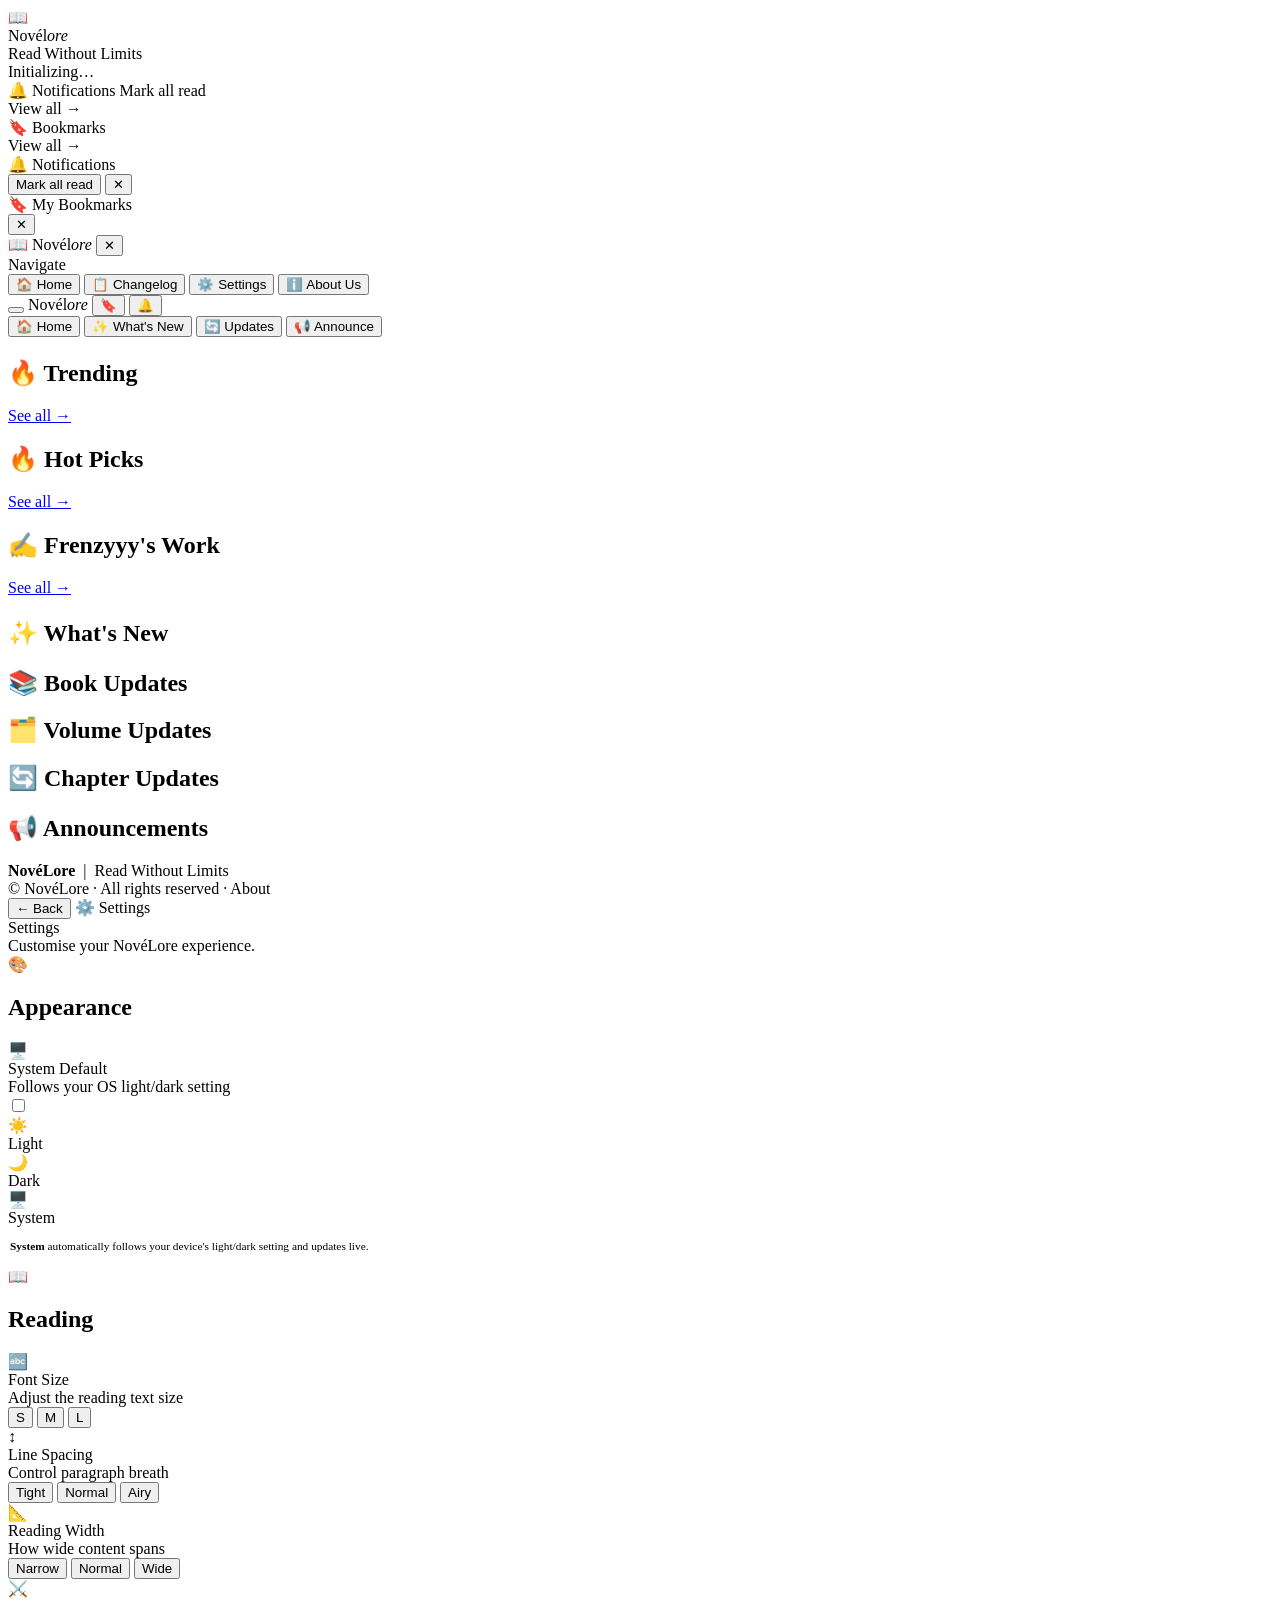
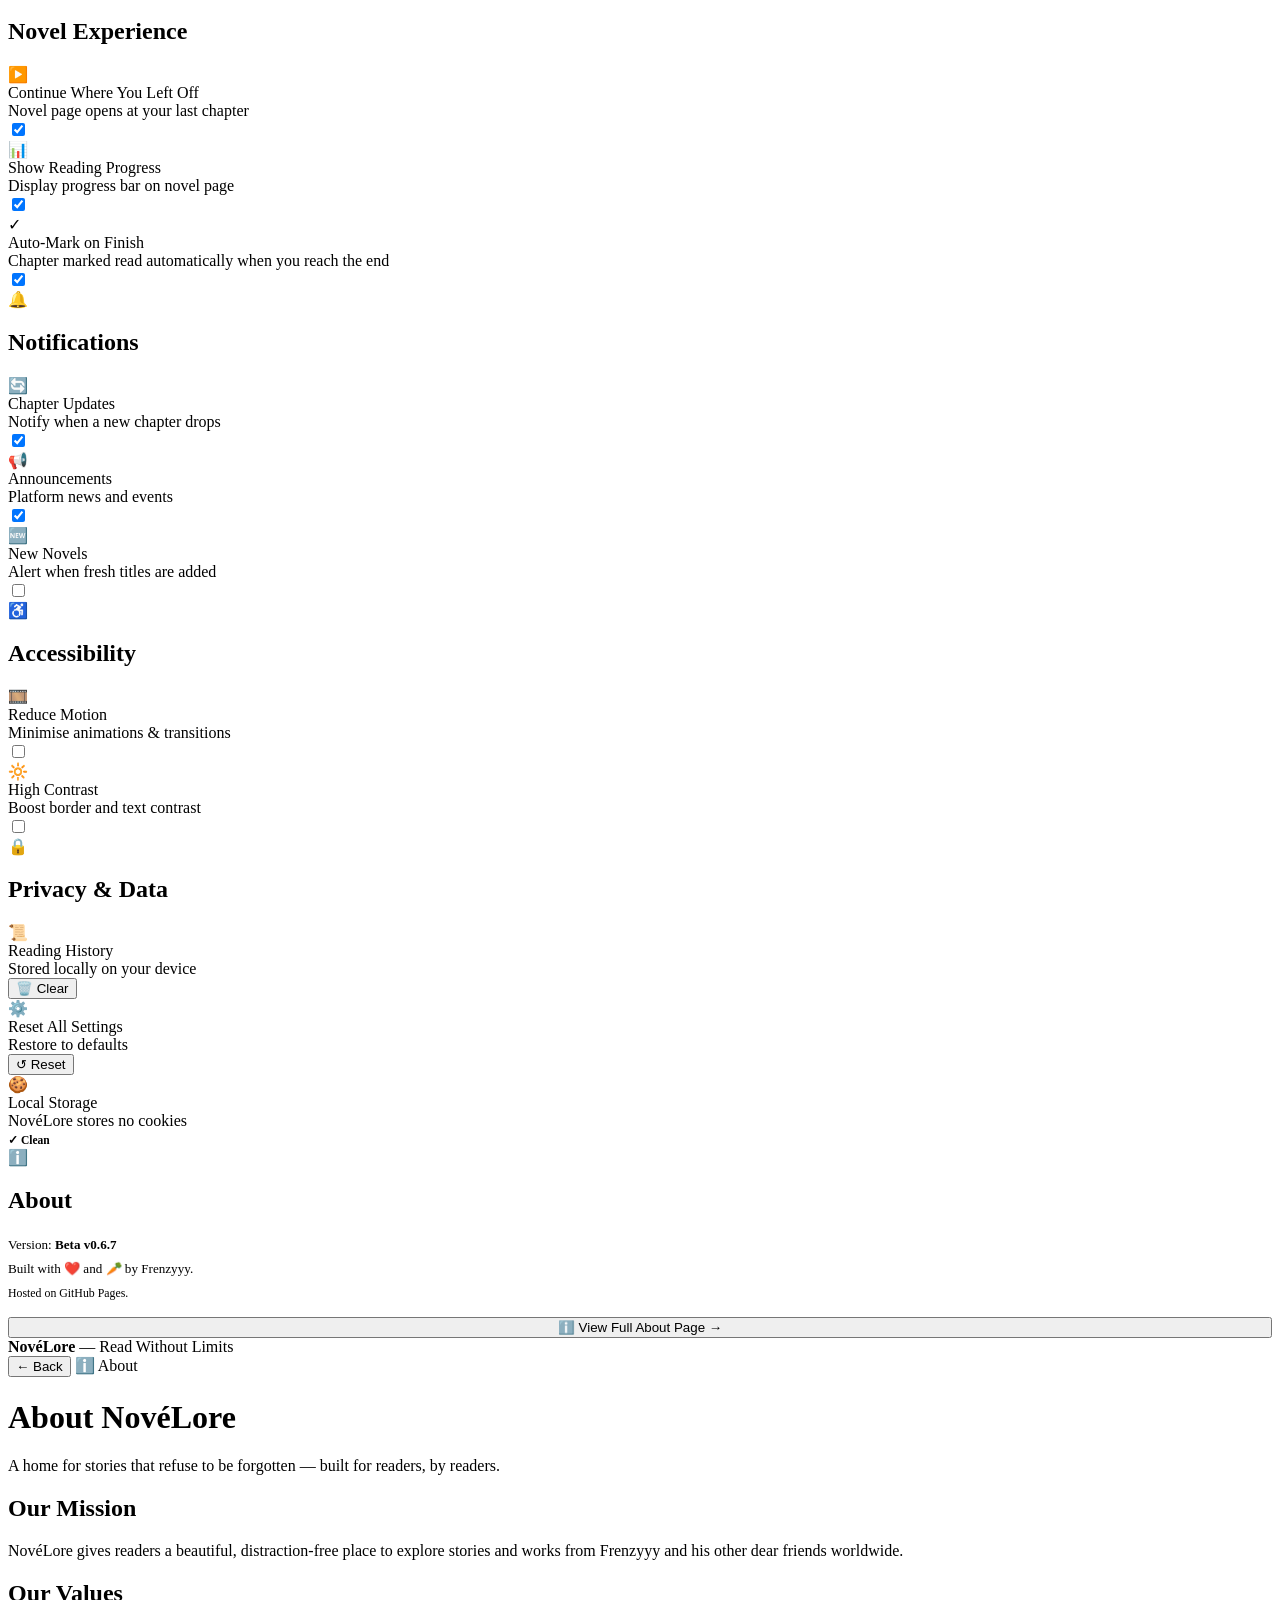
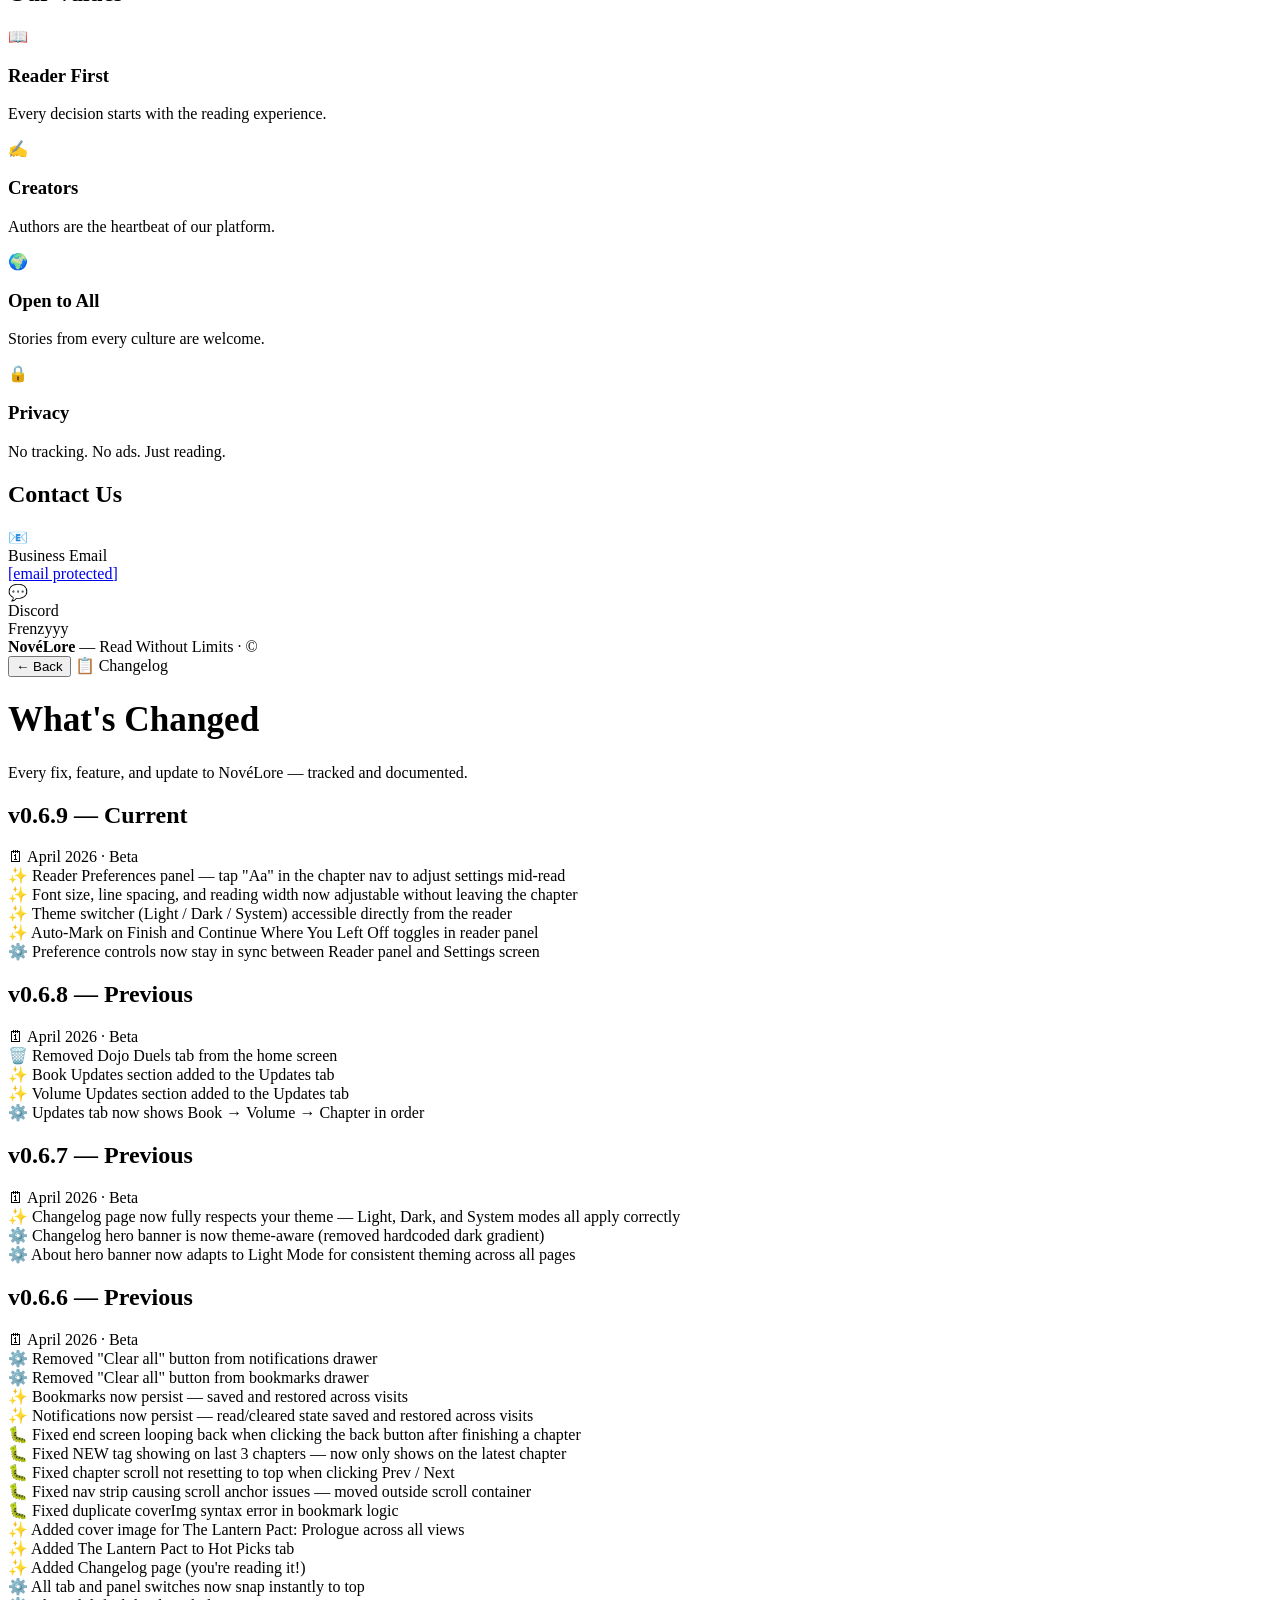
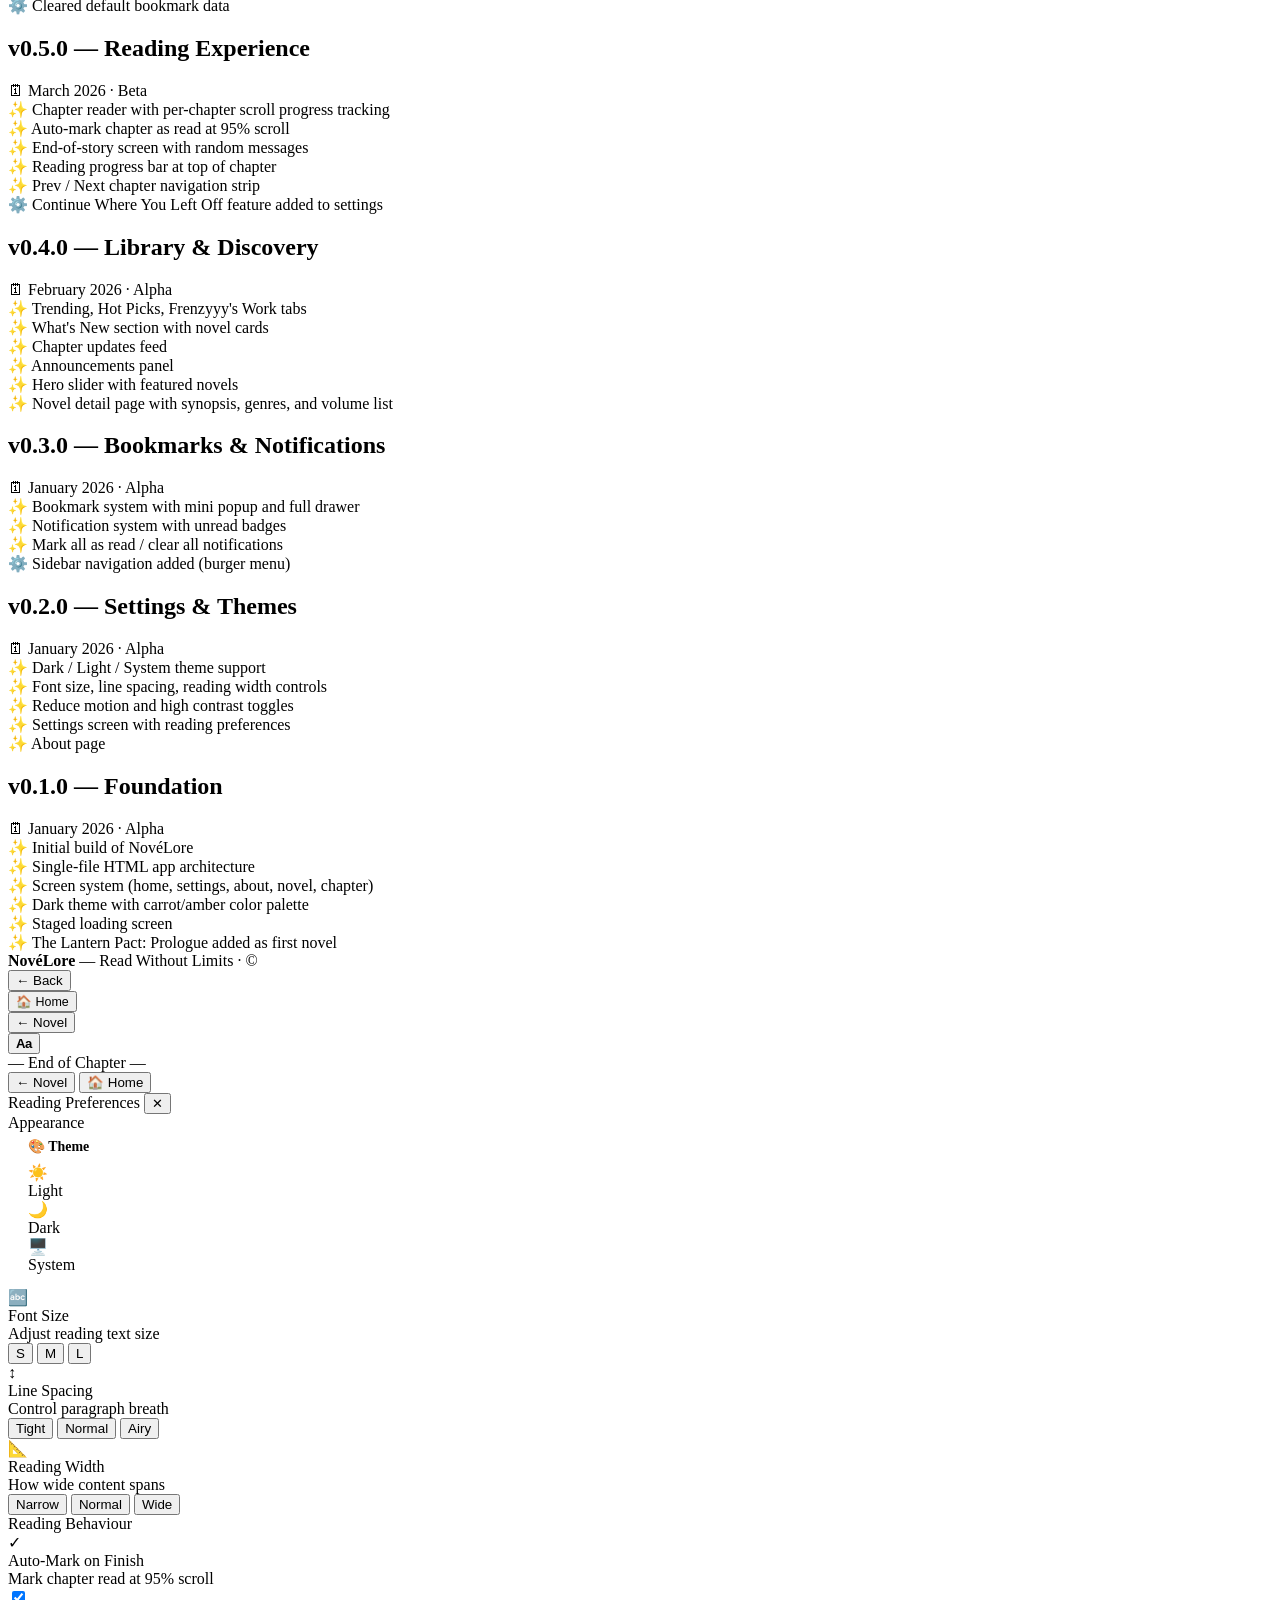
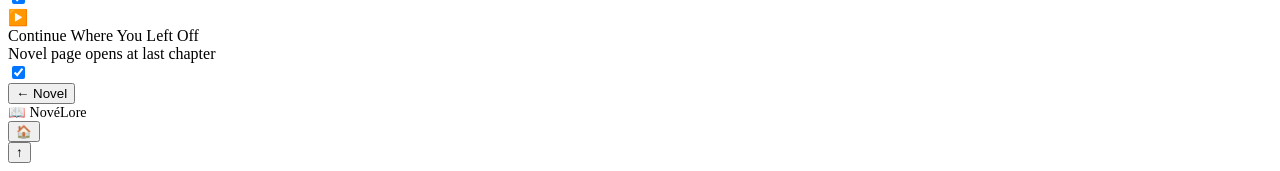
==== index.html @ 42467713 "Create index.html" ====
<!DOCTYPE html>
<html lang="en" data-theme="light" data-theme-source="system">
<head>
  <meta charset="UTF-8"/>
  <meta name="viewport" content="width=device-width,initial-scale=1.0,viewport-fit=cover"/>
  <meta http-equiv="Content-Security-Policy" content="default-src 'self'; style-src 'self' 'unsafe-inline' https://fonts.googleapis.com; font-src https://fonts.gstatic.com; script-src 'self' 'unsafe-inline'; img-src 'self' data: https:; connect-src 'none';"/>
  <meta name="mobile-web-app-capable" content="yes"/>
  <meta name="apple-mobile-web-app-capable" content="yes"/>
  <meta name="apple-mobile-web-app-status-bar-style" content="black-translucent"/>
  <meta name="description" content="NovéLore — Read Without Limits"/>
  <title>NovéLore</title>

  <!-- Fonts -->
  <link rel="preconnect" href="https://fonts.googleapis.com"/>
  <link rel="preconnect" href="https://fonts.gstatic.com" crossorigin/>
  <link href="https://fonts.googleapis.com/css2?family=Playfair+Display:wght@400;700;900&family=DM+Sans:wght@300;400;500;600&family=DM+Serif+Display:ital@0;1&display=swap" rel="stylesheet"/>

  <!-- Styles -->
  <link rel="stylesheet" href="styles.css"/>

  <!-- ⚡ Apply saved theme BEFORE first paint -->
  <script>
  (function(){
    try {
      var t = JSON.parse(localStorage.getItem('nl_theme'));
      if (t === 'light' || t === 'dark') {
        document.documentElement.setAttribute('data-theme', t);
        document.documentElement.setAttribute('data-theme-source', 'manual');
      } else {
        var prefersDark = window.matchMedia && window.matchMedia('(prefers-color-scheme: dark)').matches;
        document.documentElement.setAttribute('data-theme', prefersDark ? 'dark' : 'light');
        document.documentElement.setAttribute('data-theme-source', 'system');
      }
    } catch(e) {}
  })();
  </script>
</head>
<body>
<!-- ── LOADING SCREEN ── -->
<div id="loading-screen">
  <div class="ls-glow2"></div>
  <div class="ls-inner">
    <div class="ls-icon">📖</div>
    <div class="ls-logo">Novél<em>ore</em></div>
    <div class="ls-tagline">Read Without Limits</div>
    <div class="ls-bar-wrap"><div class="ls-bar" id="ls-bar"></div></div>
    <div class="ls-status" id="ls-status">Initializing…</div>
    <div class="ls-dots">
      <div class="ls-dot"></div>
      <div class="ls-dot"></div>
      <div class="ls-dot"></div>
    </div>
  </div>
</div>

<!-- ── OVERLAYS ── -->
<div id="overlay" onclick="closeSB()"></div>
<div id="panel-overlay" class="panel-overlay" onclick="closeAllPanels()"></div>

<!-- ── NOTIFICATION MINI POPUP ── -->
<div id="notif-mini">
  <div class="mini-hdr">
    <span class="mini-title">🔔 Notifications</span>
    <span class="mini-mark" onclick="markAllRead()">Mark all read</span>
  </div>
  <div class="mini-list" id="mini-list"></div>
  <div class="mini-footer">
    <span class="view-all" onclick="openNotifDrawer()">View all →</span>
  </div>
</div>

<!-- ── BOOKMARK MINI POPUP ── -->
<div id="bm-mini">
  <div class="bm-hdr">
    <span class="bm-title-hdr">🔖 Bookmarks</span>
  </div>
  <div id="bm-mini-list"></div>
  <div class="mini-footer">
    <span class="view-all" onclick="openBmDrawer()">View all →</span>
  </div>
</div>

<!-- ── FULL NOTIFICATION DRAWER ── -->
<div id="notif-drawer" class="side-drawer">
  <div class="drawer-hdr">
    <div class="drawer-hdr-l">
      <span class="drawer-title">🔔 Notifications</span>
      <span class="drawer-count" id="notif-drawer-count"></span>
    </div>
    <div class="drawer-hdr-r">
      <button class="drawer-action" onclick="markAllReadDrawer()">Mark all read</button>
      <button class="drawer-close" onclick="closeDrawer('notif-drawer')">✕</button>
    </div>
  </div>
  <div class="drawer-body" id="notif-drawer-list"></div>
</div>

<!-- ── FULL BOOKMARK DRAWER ── -->
<div id="bm-drawer" class="side-drawer">
  <div class="drawer-hdr">
    <div class="drawer-hdr-l">
      <span class="drawer-title">🔖 My Bookmarks</span>
      <span class="drawer-count" id="bm-drawer-count"></span>
    </div>
    <div class="drawer-hdr-r">
      <button class="drawer-close" onclick="closeDrawer('bm-drawer')">✕</button>
    </div>
  </div>
  <div class="drawer-body" id="bm-drawer-list"></div>
</div>

<!-- ── SIDEBAR ── -->
<nav id="sidebar">
  <div class="sb-hdr">
    <span class="sb-logo">📖 Novél<em>ore</em></span>
    <button class="sb-close" onclick="closeSB()">✕</button>
  </div>
  <div class="sb-nav">
    <div class="sb-lbl">Navigate</div>
    <button class="sb-link active" onclick="goHome()"><span class="sb-ico">🏠</span> Home</button>
    <button class="sb-link" onclick="goChangelog()"><span class="sb-ico">📋</span> Changelog</button>
    <button class="sb-link" onclick="goSettings()"><span class="sb-ico">⚙️</span> Settings</button>
    <button class="sb-link" onclick="goAbout()"><span class="sb-ico">ℹ️</span> About Us</button>
  </div>
</nav>

<!-- ══════════════════════════════════════
     MAIN APP SCREEN
══════════════════════════════════════ -->
<div id="screen-app" class="screen active">

  <header id="topnav">
    <button class="burger" onclick="openSB()"><span></span><span></span><span></span></button>
    <span class="nav-logo">Novél<em>ore</em></span>
    <!-- Bookmark button -->
    <button class="nav-ico" id="bm-btn" onclick="toggleBmMini()" aria-label="Bookmarks">
      🔖
      <span class="nav-badge hidden" id="bm-badge"></span>
    </button>
    <!-- Notification button -->
    <button class="nav-ico" id="notif-btn" onclick="toggleNotifMini()" aria-label="Notifications">
      🔔
      <span class="nav-badge" id="notif-badge"></span>
    </button>
  </header>

  <div id="tabbar">
    <button class="tab-btn active" data-tab="home" onclick="swTab('home',this)">🏠 Home</button>
    <button class="tab-btn" data-tab="new" onclick="swTab('new',this)">✨ What's New</button>
    <button class="tab-btn" data-tab="updates" onclick="swTab('updates',this)">🔄 Updates</button>
    <button class="tab-btn" data-tab="announce" onclick="swTab('announce',this)">📢 Announce</button>
  </div>

  <div id="app-wrap">
    <div id="main-scroll">
      <main id="main">

        <!-- ════ HOME TAB ════ -->
        <div class="tab-panel active" id="panel-home">

          <!-- HERO SLIDER -->
          <div class="hero-slider" id="hero-slider">
            <div class="hero-track" id="hero-track"></div>
            <div class="hero-dots" id="hero-dots"></div>
            <div class="hero-progress" id="hero-progress"></div>
          </div>

          <!-- STACKED SECTIONS -->
          <div class="sec-hdr" style="margin-top:22px;"><h2 class="sec-ttl">🔥 <span>Trending</span></h2><a class="see-all" href="#">See all →</a></div>
          <div class="cw"><div class="carousel" id="car-trending"></div></div>

          <div class="sec-hdr"><h2 class="sec-ttl">🔥 <span>Hot Picks</span></h2><a class="see-all" href="#">See all →</a></div>
          <div class="cw"><div class="carousel" id="car-hot"></div></div>

          <div class="sec-hdr"><h2 class="sec-ttl">✍️ <span>Frenzyyy's Work</span></h2><a class="see-all" href="#">See all →</a></div>
          <div class="cw"><div class="carousel" id="car-frenzyyy"></div></div>

        </div><!-- /panel-home -->

        <!-- ════ WHAT'S NEW TAB ════ -->
        <div class="tab-panel" id="panel-new">
          <div class="sec-hdr" style="margin-top:22px;"><h2 class="sec-ttl">✨ What's <span>New</span></h2></div>
          <div class="cw"><div class="carousel" id="car-new"></div></div>
          <div id="new-list"></div>
        </div>

        <!-- ════ UPDATES TAB ════ -->
        <div class="tab-panel" id="panel-updates">
          <div class="sec-hdr" style="margin-top:22px;"><h2 class="sec-ttl">📚 Book <span>Updates</span></h2></div>
          <div id="upd-book-list"></div>
          <div class="sec-hdr" style="margin-top:18px;"><h2 class="sec-ttl">🗂️ Volume <span>Updates</span></h2></div>
          <div id="upd-vol-list"></div>
          <div class="sec-hdr" style="margin-top:18px;"><h2 class="sec-ttl">🔄 Chapter <span>Updates</span></h2></div>
          <div id="upd-list"></div>
        </div>

        <!-- ════ ANNOUNCEMENTS TAB ════ -->
        <div class="tab-panel" id="panel-announce">
          <div class="sec-hdr" style="margin-top:22px;"><h2 class="sec-ttl">📢 <span>Announcements</span></h2></div>
          <div id="ann-list"></div>
        </div>

      </main>
      <footer>
        <strong>NovéLore</strong> &nbsp;|&nbsp; Read Without Limits<br/>
        © <span id="fy"></span> NovéLore · All rights reserved · <span class="footer-link" onclick="goAbout()">About</span>
      </footer>
    </div>
  </div>
</div>

<!-- ════ SETTINGS SCREEN ════ -->
<div id="screen-settings" class="screen">
  <nav class="page-nav">
    <button class="back-btn" onclick="goHome()">← Back</button>
    <span class="page-nav-t">⚙️ Settings</span>
  </nav>
  <div class="page-scroll"><div class="page-body">
    <div class="page-title">Settings</div>
    <div class="page-sub">Customise your NovéLore experience.</div>
    <div class="sc">
      <div class="sc-hdr"><span>🎨</span><h2>Appearance</h2></div>
      <div class="sc-body">
        <div class="theme-row">
          <div class="theme-row-l">
            <span class="theme-icon" id="theme-icon">🖥️</span>
            <div><div class="theme-lbl" id="theme-lbl">System Default</div><div class="theme-sub" id="theme-sub">Follows your OS light/dark setting</div></div>
          </div>
          <label class="toggle-wrap">
            <input type="checkbox" id="theme-toggle" onchange="applyToggle(this.checked)"/>
            <span class="toggle-track"></span>
          </label>
        </div>
        <div class="theme-options">
          <div class="theme-opt" id="opt-light" onclick="setTheme('light')"><div class="oi">☀️</div><div class="ol">Light</div></div>
          <div class="theme-opt" id="opt-dark" onclick="setTheme('dark')"><div class="oi">🌙</div><div class="ol">Dark</div></div>
          <div class="theme-opt active" id="opt-system" onclick="setTheme('system')"><div class="oi">🖥️</div><div class="ol">System</div></div>
        </div>
        <p style="font-size:.71rem;color:var(--text-faint);margin-top:10px;line-height:1.6;padding:0 2px;">
          <strong style="color:var(--text-muted)">System</strong> automatically follows your device's light/dark setting and updates live.
        </p>
      </div>
    </div>
    <!-- ── Reading Preferences ── -->
    <div class="sc">
      <div class="sc-hdr"><span>📖</span><h2>Reading</h2></div>
      <div class="sc-body">
        <div class="setting-row">
          <div class="setting-row-l">
            <span class="setting-icon">🔤</span>
            <div><div class="setting-lbl">Font Size</div><div class="setting-sub">Adjust the reading text size</div></div>
          </div>
          <div class="seg-ctrl font-size-ctrl" id="font-size-ctrl">
            <button class="seg-btn" data-val="small" onclick="applyFontSize('small',this)">S</button>
            <button class="seg-btn active" data-val="medium" onclick="applyFontSize('medium',this)">M</button>
            <button class="seg-btn" data-val="large" onclick="applyFontSize('large',this)">L</button>
          </div>
        </div>
        <div class="setting-row">
          <div class="setting-row-l">
            <span class="setting-icon">↕️</span>
            <div><div class="setting-lbl">Line Spacing</div><div class="setting-sub">Control paragraph breath</div></div>
          </div>
          <div class="seg-ctrl line-space-ctrl" id="line-space-ctrl">
            <button class="seg-btn" data-val="compact" onclick="applyLineSpace('compact',this)">Tight</button>
            <button class="seg-btn active" data-val="normal" onclick="applyLineSpace('normal',this)">Normal</button>
            <button class="seg-btn" data-val="relaxed" onclick="applyLineSpace('relaxed',this)">Airy</button>
          </div>
        </div>
        <div class="setting-row">
          <div class="setting-row-l">
            <span class="setting-icon">📐</span>
            <div><div class="setting-lbl">Reading Width</div><div class="setting-sub">How wide content spans</div></div>
          </div>
          <div class="seg-ctrl read-width-ctrl" id="read-width-ctrl">
            <button class="seg-btn" data-val="narrow" onclick="applyReadWidth('narrow',this)">Narrow</button>
            <button class="seg-btn active" data-val="normal" onclick="applyReadWidth('normal',this)">Normal</button>
            <button class="seg-btn" data-val="wide" onclick="applyReadWidth('wide',this)">Wide</button>
          </div>
        </div>
      </div>
    </div>

    <!-- ── Novel Experience ── -->
    <div class="sc">
      <div class="sc-hdr"><span>⚔️</span><h2>Novel Experience</h2></div>
      <div class="sc-body">
        <div class="setting-row">
          <div class="setting-row-l">
            <span class="setting-icon">▶️</span>
            <div><div class="setting-lbl">Continue Where You Left Off</div><div class="setting-sub">Novel page opens at your last chapter</div></div>
          </div>
          <label class="toggle-wrap">
            <input type="checkbox" id="autocontinue" checked onchange="savePref('nl_autocontinue',this.checked)"/>
            <span class="toggle-track"></span>
          </label>
        </div>
        <div class="setting-row">
          <div class="setting-row-l">
            <span class="setting-icon">📊</span>
            <div><div class="setting-lbl">Show Reading Progress</div><div class="setting-sub">Display progress bar on novel page</div></div>
          </div>
          <label class="toggle-wrap">
            <input type="checkbox" id="showprogress" checked onchange="savePref('nl_showprogress',this.checked)"/>
            <span class="toggle-track"></span>
          </label>
        </div>
        <div class="setting-row">
          <div class="setting-row-l">
            <span class="setting-icon">✓</span>
            <div><div class="setting-lbl">Auto-Mark on Finish</div><div class="setting-sub">Chapter marked read automatically when you reach the end</div></div>
          </div>
          <label class="toggle-wrap">
            <input type="checkbox" id="automark80" checked onchange="savePref('nl_automark80',this.checked)"/>
            <span class="toggle-track"></span>
          </label>
        </div>
        <div class="setting-divider"></div>
        <div id="settings-novel-list"></div>
      </div>
    </div>

    <!-- ── Notifications Preferences ── -->
    <div class="sc">
      <div class="sc-hdr"><span>🔔</span><h2>Notifications</h2></div>
      <div class="sc-body">
        <div class="setting-row">
          <div class="setting-row-l">
            <span class="setting-icon">🔄</span>
            <div><div class="setting-lbl">Chapter Updates</div><div class="setting-sub">Notify when a new chapter drops</div></div>
          </div>
          <label class="toggle-wrap">
            <input type="checkbox" id="notif-chapters" checked onchange="savePref('nl_notif_chapters',this.checked)"/>
            <span class="toggle-track"></span>
          </label>
        </div>
        <div class="setting-row">
          <div class="setting-row-l">
            <span class="setting-icon">📢</span>
            <div><div class="setting-lbl">Announcements</div><div class="setting-sub">Platform news and events</div></div>
          </div>
          <label class="toggle-wrap">
            <input type="checkbox" id="notif-announce" checked onchange="savePref('nl_notif_announce',this.checked)"/>
            <span class="toggle-track"></span>
          </label>
        </div>
        <div class="setting-row">
          <div class="setting-row-l">
            <span class="setting-icon">🆕</span>
            <div><div class="setting-lbl">New Novels</div><div class="setting-sub">Alert when fresh titles are added</div></div>
          </div>
          <label class="toggle-wrap">
            <input type="checkbox" id="notif-new" onchange="savePref('nl_notif_new',this.checked)"/>
            <span class="toggle-track"></span>
          </label>
        </div>
      </div>
    </div>

    <!-- ── Accessibility ── -->
    <div class="sc">
      <div class="sc-hdr"><span>♿</span><h2>Accessibility</h2></div>
      <div class="sc-body">
        <div class="setting-row">
          <div class="setting-row-l">
            <span class="setting-icon">🎞️</span>
            <div><div class="setting-lbl">Reduce Motion</div><div class="setting-sub">Minimise animations & transitions</div></div>
          </div>
          <label class="toggle-wrap">
            <input type="checkbox" id="reduce-motion" onchange="applyReduceMotion(this.checked)"/>
            <span class="toggle-track"></span>
          </label>
        </div>
        <div class="setting-row">
          <div class="setting-row-l">
            <span class="setting-icon">🔆</span>
            <div><div class="setting-lbl">High Contrast</div><div class="setting-sub">Boost border and text contrast</div></div>
          </div>
          <label class="toggle-wrap">
            <input type="checkbox" id="high-contrast" onchange="applyHighContrast(this.checked)"/>
            <span class="toggle-track"></span>
          </label>
        </div>
      </div>
    </div>

    <!-- ── Privacy & Data ── -->
    <div class="sc">
      <div class="sc-hdr"><span>🔒</span><h2>Privacy &amp; Data</h2></div>
      <div class="sc-body">
        <div class="setting-row">
          <div class="setting-row-l">
            <span class="setting-icon">📜</span>
            <div><div class="setting-lbl">Reading History</div><div class="setting-sub">Stored locally on your device</div></div>
          </div>
          <button class="setting-action-btn danger" onclick="clearHistory()">🗑️ Clear</button>
        </div>
        <div class="setting-row">
          <div class="setting-row-l">
            <span class="setting-icon">⚙️</span>
            <div><div class="setting-lbl">Reset All Settings</div><div class="setting-sub">Restore to defaults</div></div>
          </div>
          <button class="setting-action-btn danger" onclick="resetAllSettings()">↺ Reset</button>
        </div>
        <div class="setting-row">
          <div class="setting-row-l">
            <span class="setting-icon">🍪</span>
            <div><div class="setting-lbl">Local Storage</div><div class="setting-sub">NovéLore stores no cookies</div></div>
          </div>
          <span style="font-size:.72rem;color:var(--carrot);font-weight:600;">✓ Clean</span>
        </div>
      </div>
    </div>

    <!-- ── About ── -->
    <div class="sc">
      <div class="sc-hdr"><span>ℹ️</span><h2>About</h2></div>
      <div class="sc-body"><p style="font-size:.82rem;color:var(--text-muted);line-height:1.8;">Version: <strong style="color:var(--text-main)">Beta v0.6.7</strong><br/>Built with ❤️ and 🥕 by Frenzyyy.<br/><span style="font-size:.74rem;">Hosted on GitHub Pages.</span></p>
      <div style="margin-top:12px;">
        <button class="setting-action-btn" onclick="goAbout()" style="width:100%;justify-content:center;">ℹ️ View Full About Page →</button>
      </div></div>
    </div>
  </div><footer><strong>NovéLore</strong> — Read Without Limits</footer></div>
</div>

<!-- ════ ABOUT SCREEN ════ -->
<div id="screen-about" class="screen">
  <nav class="page-nav">
    <button class="back-btn" onclick="goHome()">← Back</button>
    <span class="page-nav-t">ℹ️ About</span>
  </nav>
  <div class="page-scroll">
    <div class="about-hero"><h1>About NovéLore</h1><p>A home for stories that refuse to be forgotten — built for readers, by readers.</p></div>
    <div class="page-body">
      <div class="ab-sec"><h2>Our <span>Mission</span></h2><p>NovéLore gives readers a beautiful, distraction-free place to explore stories and works from Frenzyyy and his other dear friends worldwide.</p></div>
      <div class="ab-sec"><h2>Our <span>Values</span></h2><div class="vg">
        <div class="vc"><div class="vi">📖</div><h3>Reader First</h3><p>Every decision starts with the reading experience.</p></div>
        <div class="vc"><div class="vi">✍️</div><h3>Creators</h3><p>Authors are the heartbeat of our platform.</p></div>
        <div class="vc"><div class="vi">🌍</div><h3>Open to All</h3><p>Stories from every culture are welcome.</p></div>
        <div class="vc"><div class="vi">🔒</div><h3>Privacy</h3><p>No tracking. No ads. Just reading.</p></div>
      </div></div>
      <div class="ab-sec"><h2>Contact <span>Us</span></h2>
      <div class="contact-card">
  <div class="contact-item">
    <div class="contact-icon">📧</div>
    <div class="contact-info">
      <div class="contact-label">Business Email</div>
      <div class="contact-text"><a href="/cdn-cgi/l/email-protection#4c2a3e2922363535352e393f2522293f3f29212d25200c2b212d2520622f2321" class="contact-link"><span class="__cf_email__" data-cfemail="bbddc9ded5c1c2c2c2d9cec8d2d5dec8c8ded6dad2d7fbdcd6dad2d795d8d4d6">[email&#160;protected]</span></a></div>
    </div>
  </div>

  <div class="contact-item">
    <div class="contact-icon">💬</div>
    <div class="contact-info">
      <div class="contact-label">Discord</div>
      <div class="contact-text">Frenzyyy</div>
    </div>
  </div>
</div>
      </div>
    </div>
    <footer><strong>NovéLore</strong> — Read Without Limits · © <span id="fy2"></span></footer>
  </div>
</div>


<!-- ════ CHANGELOG SCREEN ════ -->
<div id="screen-changelog" class="screen">
  <nav class="page-nav">
    <button class="back-btn" onclick="goHome()">← Back</button>
    <span class="page-nav-t">📋 Changelog</span>
  </nav>
  <div class="page-scroll">
    <div class="about-hero changelog-hero">
      <h1 style="font-size:clamp(1.5rem,5vw,2.2rem);">What's Changed</h1>
      <p>Every fix, feature, and update to NovéLore — tracked and documented.</p>
    </div>
    <div class="page-body">

      <div class="ab-sec">
        <h2>v0.6.9 <span>— Current</span></h2>
        <div class="changelog-version-meta">🗓 April 2026 · Beta</div>
        <div class="changelog-list">
          <div class="changelog-item new">✨ Reader Preferences panel — tap "Aa" in the chapter nav to adjust settings mid-read</div>
          <div class="changelog-item new">✨ Font size, line spacing, and reading width now adjustable without leaving the chapter</div>
          <div class="changelog-item new">✨ Theme switcher (Light / Dark / System) accessible directly from the reader</div>
          <div class="changelog-item new">✨ Auto-Mark on Finish and Continue Where You Left Off toggles in reader panel</div>
          <div class="changelog-item tweak">⚙️ Preference controls now stay in sync between Reader panel and Settings screen</div>
        </div>
      </div>

      <div class="ab-sec">
        <h2>v0.6.8 <span>— Previous</span></h2>
        <div class="changelog-version-meta">🗓 April 2026 · Beta</div>
        <div class="changelog-list">
          <div class="changelog-item fix">🗑️ Removed Dojo Duels tab from the home screen</div>
          <div class="changelog-item new">✨ Book Updates section added to the Updates tab</div>
          <div class="changelog-item new">✨ Volume Updates section added to the Updates tab</div>
          <div class="changelog-item tweak">⚙️ Updates tab now shows Book → Volume → Chapter in order</div>
        </div>
      </div>

      <div class="ab-sec">
        <h2>v0.6.7 <span>— Previous</span></h2>
        <div class="changelog-version-meta">🗓 April 2026 · Beta</div>
        <div class="changelog-list">
          <div class="changelog-item new">✨ Changelog page now fully respects your theme — Light, Dark, and System modes all apply correctly</div>
          <div class="changelog-item tweak">⚙️ Changelog hero banner is now theme-aware (removed hardcoded dark gradient)</div>
          <div class="changelog-item tweak">⚙️ About hero banner now adapts to Light Mode for consistent theming across all pages</div>
        </div>
      </div>

      <div class="ab-sec">
        <h2>v0.6.6 <span>— Previous</span></h2>
        <div class="changelog-version-meta">🗓 April 2026 · Beta</div>
        <div class="changelog-list">
            <div class="changelog-item tweak">⚙️ Removed "Clear all" button from notifications drawer</div>
<div class="changelog-item tweak">⚙️ Removed "Clear all" button from bookmarks drawer</div>
            <div class="changelog-item new">✨ Bookmarks now persist — saved and restored across visits</div>
            <div class="changelog-item new">✨ Notifications now persist — read/cleared state saved and restored across visits</div>
          <div class="changelog-item fix">🐛 Fixed end screen looping back when clicking the back button after finishing a chapter</div>
          <div class="changelog-item fix">🐛 Fixed NEW tag showing on last 3 chapters — now only shows on the latest chapter</div>
          <div class="changelog-item fix">🐛 Fixed chapter scroll not resetting to top when clicking Prev / Next</div>
          <div class="changelog-item fix">🐛 Fixed nav strip causing scroll anchor issues — moved outside scroll container</div>
          <div class="changelog-item fix">🐛 Fixed duplicate coverImg syntax error in bookmark logic</div>
          <div class="changelog-item new">✨ Added cover image for The Lantern Pact: Prologue across all views</div>
          <div class="changelog-item new">✨ Added The Lantern Pact to Hot Picks tab</div>
          <div class="changelog-item new">✨ Added Changelog page (you're reading it!)</div>
          <div class="changelog-item tweak">⚙️ All tab and panel switches now snap instantly to top</div>
          <div class="changelog-item tweak">⚙️ Cleared default bookmark data</div>
        </div>
      </div>

      <div class="ab-sec">
        <h2>v0.5.0 <span>— Reading Experience</span></h2>
        <div class="changelog-version-meta">🗓 March 2026 · Beta</div>
        <div class="changelog-list">
          <div class="changelog-item new">✨ Chapter reader with per-chapter scroll progress tracking</div>
          <div class="changelog-item new">✨ Auto-mark chapter as read at 95% scroll</div>
          <div class="changelog-item new">✨ End-of-story screen with random messages</div>
          <div class="changelog-item new">✨ Reading progress bar at top of chapter</div>
          <div class="changelog-item new">✨ Prev / Next chapter navigation strip</div>
          <div class="changelog-item tweak">⚙️ Continue Where You Left Off feature added to settings</div>
        </div>
      </div>

      <div class="ab-sec">
        <h2>v0.4.0 <span>— Library & Discovery</span></h2>
        <div class="changelog-version-meta">🗓 February 2026 · Alpha</div>
        <div class="changelog-list">
          <div class="changelog-item new">✨ Trending, Hot Picks, Frenzyyy's Work tabs</div>
          <div class="changelog-item new">✨ What's New section with novel cards</div>
          <div class="changelog-item new">✨ Chapter updates feed</div>
          <div class="changelog-item new">✨ Announcements panel</div>
          <div class="changelog-item new">✨ Hero slider with featured novels</div>
          <div class="changelog-item new">✨ Novel detail page with synopsis, genres, and volume list</div>
        </div>
      </div>

      <div class="ab-sec">
        <h2>v0.3.0 <span>— Bookmarks & Notifications</span></h2>
        <div class="changelog-version-meta">🗓 January 2026 · Alpha</div>
        <div class="changelog-list">
          <div class="changelog-item new">✨ Bookmark system with mini popup and full drawer</div>
          <div class="changelog-item new">✨ Notification system with unread badges</div>
          <div class="changelog-item new">✨ Mark all as read / clear all notifications</div>
          <div class="changelog-item tweak">⚙️ Sidebar navigation added (burger menu)</div>
        </div>
      </div>

      <div class="ab-sec">
        <h2>v0.2.0 <span>— Settings & Themes</span></h2>
        <div class="changelog-version-meta">🗓 January 2026 · Alpha</div>
        <div class="changelog-list">
          <div class="changelog-item new">✨ Dark / Light / System theme support</div>
          <div class="changelog-item new">✨ Font size, line spacing, reading width controls</div>
          <div class="changelog-item new">✨ Reduce motion and high contrast toggles</div>
          <div class="changelog-item new">✨ Settings screen with reading preferences</div>
          <div class="changelog-item new">✨ About page</div>
        </div>
      </div>

      <div class="ab-sec">
        <h2>v0.1.0 <span>— Foundation</span></h2>
        <div class="changelog-version-meta">🗓 January 2026 · Alpha</div>
        <div class="changelog-list">
          <div class="changelog-item new">✨ Initial build of NovéLore</div>
          <div class="changelog-item new">✨ Single-file HTML app architecture</div>
          <div class="changelog-item new">✨ Screen system (home, settings, about, novel, chapter)</div>
          <div class="changelog-item new">✨ Dark theme with carrot/amber color palette</div>
          <div class="changelog-item new">✨ Staged loading screen</div>
          <div class="changelog-item new">✨ The Lantern Pact: Prologue added as first novel</div>
        </div>
      </div>

    </div>
    <footer><strong>NovéLore</strong> — Read Without Limits · © <span id="fy3"></span></footer>
  </div>
</div>

<!-- ════ NOVEL PAGE SCREEN ════ -->
<div id="screen-novel" class="screen">
  <nav class="page-nav reader-nav" style="position:sticky;">
    <button class="back-btn" onclick="novelGoBack()">← Back</button>
    <div class="reader-nav-info">
      <div class="reader-nav-ch" id="novel-nav-title" style="font-size:.9rem;"></div>
    </div>
    <button class="back-btn" onclick="goHome()" style="font-size:.78rem;color:var(--carrot);white-space:nowrap;">🏠 Home</button>
  </nav>
  <div class="page-scroll" id="novel-scroll">
    <!-- Hero band (cover + info) -->
    <div class="novel-hero-band" id="novel-hero-band"></div>
    <!-- Synopsis -->
    <div class="synopsis-section" id="novel-synopsis-section"></div>
    <!-- Progress -->
    <div class="novel-progress-section" id="novel-progress-section"></div>
    <!-- Volumes + chapters -->
    <div class="volumes-section" id="novel-volumes-section"></div>
  </div>
</div>

<!-- ════ CHAPTER READER SCREEN ════ -->
<div id="screen-chapter" class="screen">
  <nav class="reader-nav">
    <button class="back-btn" onclick="closeChapter()">← Novel</button>
    <div class="reader-nav-info">
      <div class="reader-nav-vol" id="reader-vol-label"></div>
      <div class="reader-nav-ch" id="reader-ch-title"></div>
    </div>
    <button class="nav-ico" onclick="openReaderPrefs()" title="Reading Preferences" style="font-size:.82rem;font-weight:700;letter-spacing:-.5px;flex-shrink:0;">Aa</button>
  </nav>
  <div class="reading-progress-bar"><div class="reading-progress-fill" id="reading-progress-fill"></div></div>
  <div class="chapter-scroll" id="chapter-scroll">
    <div class="chapter-body-wrap">
      <div class="ch-hdr-block" id="ch-hdr-block"></div>
      <div class="ch-prose" id="ch-prose"></div>
      <div class="ch-end-mark"><span>— End of Chapter —</span></div>
    </div>
  </div>
  <div class="ch-nav-strip" id="ch-nav-strip">
    <button class="ch-nav-btn" onclick="closeChapter()">← Novel</button>
    <button class="ch-nav-btn" onclick="goHome()">🏠 Home</button>
  </div>
</div>

<!-- ════ READER PREFERENCES SHEET ════ -->
<div class="reader-pref-overlay" id="reader-pref-overlay" onclick="closeReaderPrefs()"></div>
<div class="reader-pref-sheet" id="reader-pref-sheet">
  <div class="rp-handle"></div>
  <div class="rp-hdr">
    <span class="rp-title">Reading Preferences</span>
    <button class="rp-close" onclick="closeReaderPrefs()">✕</button>
  </div>
  <div class="rp-body">

    <div class="rp-section-label">Appearance</div>

    <!-- Theme -->
    <div style="padding:6px 20px 14px;border-bottom:1px solid var(--border);">
      <div style="font-size:.87rem;font-weight:600;color:var(--text-main);margin-bottom:8px;">🎨 Theme</div>
      <div class="rp-theme-opts">
        <div class="rp-theme-opt" id="rp-opt-light" onclick="setTheme('light')"><div class="rt-ico">☀️</div><div class="rt-lbl">Light</div></div>
        <div class="rp-theme-opt" id="rp-opt-dark"  onclick="setTheme('dark')"><div class="rt-ico">🌙</div><div class="rt-lbl">Dark</div></div>
        <div class="rp-theme-opt" id="rp-opt-system" onclick="setTheme('system')"><div class="rt-ico">🖥️</div><div class="rt-lbl">System</div></div>
      </div>
    </div>

    <!-- Font Size -->
    <div class="rp-row">
      <div class="rp-row-l">
        <span class="rp-ico">🔤</span>
        <div><div class="rp-lbl">Font Size</div><div class="rp-sub">Adjust reading text size</div></div>
      </div>
      <div class="seg-ctrl font-size-ctrl" id="reader-font-size-ctrl">
        <button class="seg-btn" data-val="small"  onclick="applyFontSize('small',this)">S</button>
        <button class="seg-btn active" data-val="medium" onclick="applyFontSize('medium',this)">M</button>
        <button class="seg-btn" data-val="large"  onclick="applyFontSize('large',this)">L</button>
      </div>
    </div>

    <!-- Line Spacing -->
    <div class="rp-row">
      <div class="rp-row-l">
        <span class="rp-ico">↕️</span>
        <div><div class="rp-lbl">Line Spacing</div><div class="rp-sub">Control paragraph breath</div></div>
      </div>
      <div class="seg-ctrl line-space-ctrl" id="reader-line-space-ctrl">
        <button class="seg-btn" data-val="compact"  onclick="applyLineSpace('compact',this)">Tight</button>
        <button class="seg-btn active" data-val="normal"   onclick="applyLineSpace('normal',this)">Normal</button>
        <button class="seg-btn" data-val="relaxed"  onclick="applyLineSpace('relaxed',this)">Airy</button>
      </div>
    </div>

    <!-- Reading Width -->
    <div class="rp-row">
      <div class="rp-row-l">
        <span class="rp-ico">📐</span>
        <div><div class="rp-lbl">Reading Width</div><div class="rp-sub">How wide content spans</div></div>
      </div>
      <div class="seg-ctrl read-width-ctrl" id="reader-read-width-ctrl">
        <button class="seg-btn" data-val="narrow"  onclick="applyReadWidth('narrow',this)">Narrow</button>
        <button class="seg-btn active" data-val="normal"   onclick="applyReadWidth('normal',this)">Normal</button>
        <button class="seg-btn" data-val="wide"    onclick="applyReadWidth('wide',this)">Wide</button>
      </div>
    </div>

    <div class="rp-section-label">Reading Behaviour</div>

    <!-- Auto-mark on finish -->
    <div class="rp-row">
      <div class="rp-row-l">
        <span class="rp-ico">✓</span>
        <div><div class="rp-lbl">Auto-Mark on Finish</div><div class="rp-sub">Mark chapter read at 95% scroll</div></div>
      </div>
      <label class="toggle-wrap">
        <input type="checkbox" id="rp-automark" checked onchange="savePref('nl_automark80',this.checked); document.getElementById('automark80') && (document.getElementById('automark80').checked=this.checked);"/>
        <span class="toggle-track"></span>
      </label>
    </div>

    <!-- Continue where left off -->
    <div class="rp-row">
      <div class="rp-row-l">
        <span class="rp-ico">▶️</span>
        <div><div class="rp-lbl">Continue Where You Left Off</div><div class="rp-sub">Novel page opens at last chapter</div></div>
      </div>
      <label class="toggle-wrap">
        <input type="checkbox" id="rp-autocontinue" checked onchange="savePref('nl_autocontinue',this.checked); document.getElementById('autocontinue') && (document.getElementById('autocontinue').checked=this.checked);"/>
        <span class="toggle-track"></span>
      </label>
    </div>

  </div>
</div>

<!-- ════ END-OF-STORY SCREEN ════ -->
<div id="screen-end" class="screen">
  <nav class="reader-nav">
    <button class="back-btn" id="end-back-btn" onclick="closeChapter()">← Novel</button>
    <div class="reader-nav-info">
      <div class="reader-nav-ch" style="font-size:.88rem;">📖 NovéLore</div>
    </div>
    <button class="back-btn" onclick="goHome()" style="font-size:.78rem;color:var(--carrot);white-space:nowrap;flex-shrink:0;">🏠</button>
  </nav>
  <div class="page-scroll" id="end-scroll">
    <div class="end-screen-wrap">
      <div class="end-card" id="end-card">
        <div class="end-glow"></div>
        <!-- content injected by showEndScreen() -->
      </div>
    </div>
  </div>
</div>


<button id="scrolltop" onclick="stTop()">↑</button>
<div id="toast"></div>

<!-- ════════════════════════════════════════════
     SCRIPT
════════════════════════════════════════════ -->


<script src="script.js"></script>
</body>
</html>
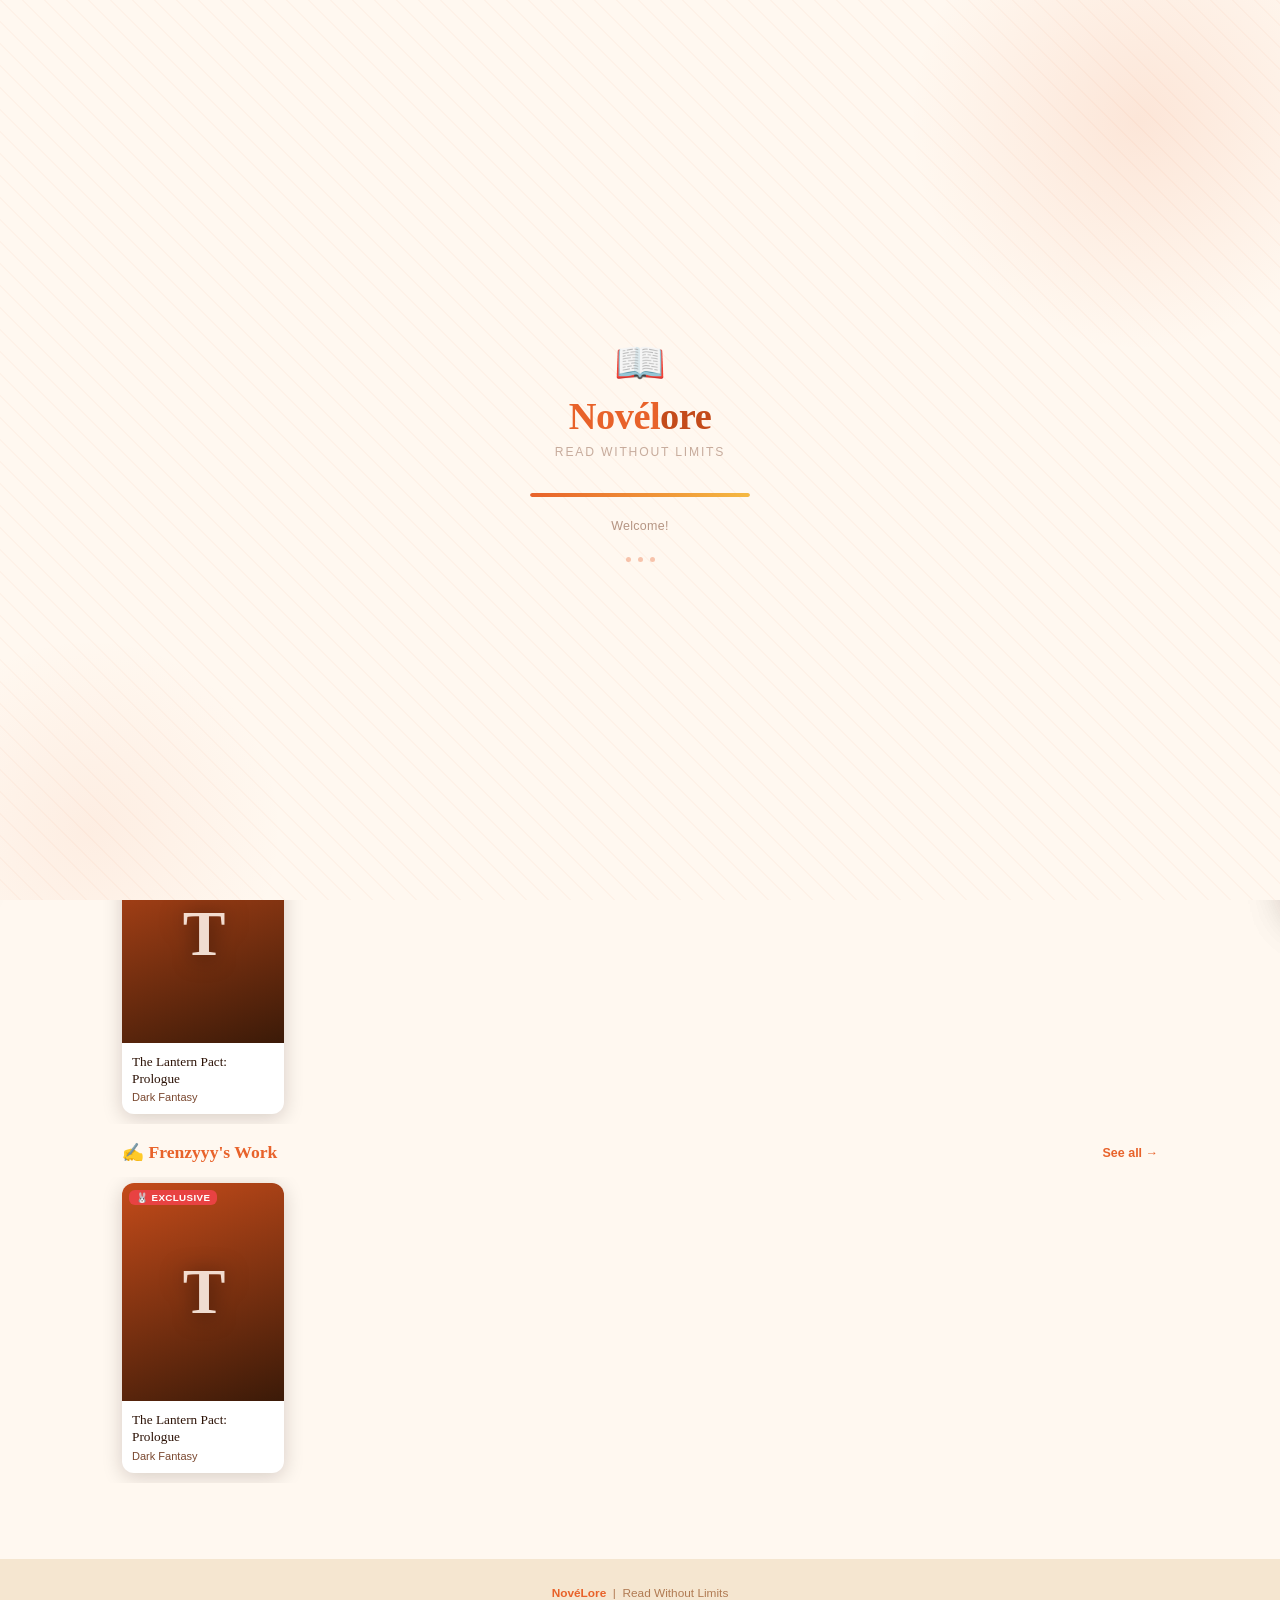
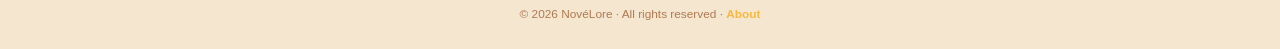
==== commit d697c422: "Update index.html" ====
--- a/index.html
+++ b/index.html
@@ -761,6 +761,19 @@
 ════════════════════════════════════════════ -->
 
 
-<script src="script.js"></script>
+<!-- Inline failsafe: runs even if script.js fails to load -->
+<script>
+(function(){
+  function forceRemoveLoader() {
+    var ls = document.getElementById('loading-screen');
+    if (ls) { ls.style.transition='none'; ls.style.opacity='0'; ls.style.pointerEvents='none'; setTimeout(function(){ ls.remove(); },50); }
+    var app = document.getElementById('screen-app');
+    if (app) { app.style.display='flex'; app.classList.add('active'); }
+  }
+  window._loaderFailsafe = setTimeout(forceRemoveLoader, 6000);
+})();
+</script>
+
+<script src="script.js" onerror="(function(){ clearTimeout(window._loaderFailsafe); var ls=document.getElementById('loading-screen'); if(ls){ls.style.transition='none';ls.remove();} var app=document.getElementById('screen-app'); if(app){app.style.display='flex';app.classList.add('active');} })()"></script>
 </body>
-</html>
+</html>
--- a/styles.css
+++ b/styles.css
@@ -0,0 +1,1145 @@
+/* ══════════ VARIABLES ══════════ */
+:root{
+  --carrot:#E8622A;--carrot-deep:#C44B1A;--carrot-light:#F4924A;
+  --carrot-pale:#FDDBB8;--amber:#F5B942;
+  --sb-bg:#2A1005;--sb-light:#A0582A;
+  --radius:12px;--radius-lg:18px;
+  --shadow:0 4px 20px rgba(30,10,0,.18);
+  --shadow-lg:0 12px 48px rgba(30,10,0,.32);
+  --nav-h:60px;--tab-h:46px;--sidebar-w:280px;
+  --tr:.3s ease;
+}
+[data-theme="dark"]{
+  --bg:#1A0D05;--bg-card:#2C1206;--bg-elevated:#3B1A08;
+  --border:rgba(255,255,255,.08);--border-mid:rgba(255,255,255,.14);
+  --text-main:#FFF0E6;--text-muted:#C4926A;--text-faint:#7A4830;
+  --nav-bg:#22100A;--tab-bg:#3B1A08;
+  --chip-bg:#3B1A08;--chip-text:#C4926A;
+  --toggle-bg:#4A2210;--panel-bg:#2C1206;
+  --overlay-notif:rgba(10,4,0,.7);
+}
+[data-theme="light"]{
+  --bg:#FFF8F0;--bg-card:#FFFFFF;--bg-elevated:#F5E6D0;
+  --border:#F0DCC8;--border-mid:rgba(160,88,42,.2);
+  --text-main:#2C1206;--text-muted:#7A4830;--text-faint:#B07A52;
+  --nav-bg:#3B1A08;--tab-bg:#6B3318;
+  --chip-bg:#FFFFFF;--chip-text:#6B3318;
+  --toggle-bg:#F0DCC8;--panel-bg:#FFFFFF;
+  --overlay-notif:rgba(10,4,0,.5);
+}
+
+/* ══════════ RESET ══════════ */
+*,*::before,*::after{box-sizing:border-box;margin:0;padding:0;}
+html{-webkit-text-size-adjust:100%;}
+body{font-family:'DM Sans',sans-serif;background:var(--bg);color:var(--text-main);min-height:100dvh;overflow-x:hidden;transition:background var(--tr),color var(--tr);}
+a{text-decoration:none;color:inherit;}
+button{cursor:pointer;border:none;background:none;font-family:inherit;-webkit-tap-highlight-color:transparent;}
+ul{list-style:none;}
+
+/* ══════════ SCREEN SYSTEM ══════════ */
+.screen{display:none;flex-direction:column;min-height:100dvh;}
+.screen.active{display:flex;}
+#screen-app{flex-direction:column;}
+
+/* ══════════ OVERLAY ══════════ */
+#overlay{position:fixed;inset:0;z-index:90;background:rgba(10,4,0,.65);opacity:0;pointer-events:none;transition:opacity .32s;backdrop-filter:blur(4px);}
+#overlay.on{opacity:1;pointer-events:all;}
+
+/* ══════════ PANEL OVERLAY (notifications full / bookmark) ══════════ */
+.panel-overlay{
+  position:fixed;inset:0;z-index:200;
+  background:transparent;
+  opacity:0;
+  pointer-events:none;
+  transition:opacity .28s, background .28s;
+  backdrop-filter:none;
+}
+.panel-overlay.on{opacity:1;pointer-events:all;}
+/* When a full drawer is open, dim + blur the background */
+.panel-overlay.dimmed{background:rgba(10,4,0,.55);backdrop-filter:blur(2px);}
+
+/* ══════════ SIDE DRAWER (full notif + bookmark) ══════════ */
+.side-drawer{
+  position:fixed;top:0;right:-420px;
+  width:min(400px,100vw);height:100dvh;
+  background:var(--panel-bg);
+  z-index:210;
+  display:flex;flex-direction:column;
+  transition:right .34s cubic-bezier(.4,0,.2,1);
+  box-shadow:var(--shadow-lg);
+  border-left:1px solid var(--border-mid);
+}
+.side-drawer.open{right:0;}
+.drawer-hdr{
+  display:flex;align-items:center;justify-content:space-between;
+  padding:16px 20px 13px;
+  border-bottom:1px solid var(--border);
+  flex-shrink:0;gap:10px;
+}
+.drawer-hdr-l{display:flex;align-items:center;gap:9px;min-width:0;}
+.drawer-hdr-r{display:flex;align-items:center;gap:8px;flex-shrink:0;}
+.drawer-title{font-family:'Playfair Display',serif;font-size:1.05rem;font-weight:700;color:var(--text-main);white-space:nowrap;}
+.drawer-count{
+  font-size:.68rem;font-weight:700;
+  color:var(--carrot);background:rgba(232,98,42,.13);
+  border:1px solid rgba(232,98,42,.22);
+  padding:2px 9px;border-radius:20px;white-space:nowrap;flex-shrink:0;
+}
+.drawer-action{
+  font-size:.73rem;font-weight:600;color:var(--text-muted);
+  background:var(--bg-elevated);border:1px solid var(--border);
+  border-radius:8px;padding:5px 11px;
+  transition:all .2s;white-space:nowrap;
+}
+.drawer-action:hover{color:var(--carrot);border-color:var(--carrot);background:rgba(232,98,42,.08);}
+.drawer-action.danger:hover{color:#E84242;border-color:#E84242;background:rgba(232,66,66,.08);}
+.drawer-close{
+  width:32px;height:32px;border-radius:50%;
+  background:var(--bg-elevated);color:var(--text-muted);
+  display:flex;align-items:center;justify-content:center;
+  font-size:1rem;transition:background .2s;flex-shrink:0;
+}
+.drawer-close:hover{background:var(--carrot);color:#fff;}
+.drawer-body{flex:1;overflow-y:auto;scrollbar-width:thin;scrollbar-color:var(--border-mid) transparent;}
+.drawer-body::-webkit-scrollbar{width:4px;}
+.drawer-body::-webkit-scrollbar-track{background:transparent;}
+.drawer-body::-webkit-scrollbar-thumb{background:var(--border-mid);border-radius:4px;}
+
+/* ══════════ NOTIFICATION ITEMS (shared) ══════════ */
+.np-item{display:flex;gap:12px;padding:14px 20px;border-bottom:1px solid var(--border);cursor:pointer;transition:background .18s;}
+.np-item:last-child{border-bottom:none;}
+.np-item:hover{background:rgba(232,98,42,.07);}
+.np-item.unread{background:rgba(232,98,42,.06);}
+.np-unread-dot{flex-shrink:0;width:8px;height:8px;border-radius:50%;background:var(--carrot);margin-top:5px;}
+.np-unread-dot.read{background:transparent;border:1.5px solid var(--border-mid);}
+.np-body{flex:1;min-width:0;}
+.np-msg{font-size:.85rem;color:var(--text-main);line-height:1.45;margin-bottom:3px;}
+.np-time{font-size:.71rem;color:var(--text-muted);}
+.np-empty{padding:44px 20px;text-align:center;color:var(--text-muted);}
+.np-empty-icon{font-size:2.5rem;display:block;margin-bottom:10px;}
+.np-empty p{font-size:.85rem;}
+
+/* Mini popup (nav bell quick view) */
+#notif-mini{
+  position:fixed;top:calc(var(--nav-h) + 8px);right:12px;
+  width:min(320px,calc(100vw - 24px));
+  background:var(--panel-bg);
+  border-radius:16px;
+  box-shadow:var(--shadow-lg);
+  border:1px solid var(--border-mid);
+  z-index:220;
+  opacity:0;pointer-events:none;
+  transform:translateY(-8px) scale(.97);
+  transition:opacity .2s,transform .2s;
+}
+#notif-mini.show{opacity:1;pointer-events:all;transform:none;}
+.mini-hdr{display:flex;align-items:center;justify-content:space-between;padding:14px 16px 10px;border-bottom:1px solid var(--border);}
+.mini-title{font-family:'Playfair Display',serif;font-size:.95rem;font-weight:700;color:var(--text-main);}
+.mini-mark{font-size:.73rem;font-weight:600;color:var(--carrot);cursor:pointer;}
+.mini-list{max-height:260px;overflow-y:auto;scrollbar-width:none;}
+.mini-list::-webkit-scrollbar{display:none;}
+.mini-item{display:flex;gap:10px;padding:11px 16px;border-bottom:1px solid var(--border);cursor:pointer;transition:background .18s;}
+.mini-item:last-child{border-bottom:none;}
+.mini-item:hover{background:rgba(232,98,42,.07);}
+.mini-item.unread{background:rgba(232,98,42,.05);}
+.mini-dot{flex-shrink:0;width:7px;height:7px;border-radius:50%;background:var(--carrot);margin-top:5px;}
+.mini-dot.read{background:transparent;border:1.5px solid var(--border-mid);}
+.mini-msg{font-size:.81rem;color:var(--text-main);line-height:1.42;margin-bottom:2px;}
+.mini-time{font-size:.69rem;color:var(--text-muted);}
+.mini-footer{padding:11px 16px;border-top:1px solid var(--border);display:flex;justify-content:space-between;align-items:center;}
+.mini-footer .view-all{font-size:.78rem;font-weight:600;color:var(--carrot);cursor:pointer;}
+.mini-footer .view-all:hover{color:var(--carrot-deep);}
+
+/* ══════════ BOOKMARK ITEMS ══════════ */
+#bm-mini{
+  position:fixed;top:calc(var(--nav-h) + 8px);right:56px;
+  width:min(300px,calc(100vw - 24px));
+  background:var(--panel-bg);
+  border-radius:16px;
+  box-shadow:var(--shadow-lg);
+  border:1px solid var(--border-mid);
+  z-index:220;
+  opacity:0;pointer-events:none;
+  transform:translateY(-8px) scale(.97);
+  transition:opacity .2s,transform .2s;
+}
+#bm-mini.show{opacity:1;pointer-events:all;transform:none;}
+.bm-item{display:flex;align-items:center;gap:12px;padding:12px 16px;border-bottom:1px solid var(--border);cursor:pointer;transition:background .18s;text-decoration:none;}
+.bm-item:last-child{border-bottom:none;}
+.bm-item:hover{background:rgba(232,98,42,.07);}
+.bm-cover{flex-shrink:0;width:42px;height:56px;border-radius:7px;display:flex;align-items:center;justify-content:center;font-size:1.5rem;overflow:hidden;}
+.bm-info{flex:1;min-width:0;}
+.bm-title{font-size:.84rem;font-weight:600;color:var(--text-main);white-space:nowrap;overflow:hidden;text-overflow:ellipsis;margin-bottom:3px;}
+.bm-meta{font-size:.71rem;color:var(--text-muted);}
+.bm-remove{flex-shrink:0;font-size:.85rem;color:var(--text-faint);padding:4px;transition:color .2s;}
+.bm-remove:hover{color:#E84242;}
+.bm-hdr{display:flex;align-items:center;justify-content:space-between;padding:14px 16px 10px;border-bottom:1px solid var(--border);}
+.bm-title-hdr{font-family:'Playfair Display',serif;font-size:.95rem;font-weight:700;color:var(--text-main);}
+.bm-empty{padding:36px 16px;text-align:center;color:var(--text-muted);}
+.bm-empty-icon{font-size:2.2rem;display:block;margin-bottom:8px;}
+.bm-empty p{font-size:.82rem;}
+
+/* Bookmark drawer (full panel, same .side-drawer) */
+.bm-drawer-item{display:flex;align-items:center;gap:14px;padding:14px 20px;border-bottom:1px solid var(--border);cursor:pointer;transition:background .18s;}
+.bm-drawer-item:hover{background:rgba(232,98,42,.07);}
+.bm-drawer-cover{flex-shrink:0;width:50px;height:66px;border-radius:9px;display:flex;align-items:center;justify-content:center;font-size:1.8rem;overflow:hidden;}
+.bm-drawer-info{flex:1;min-width:0;}
+.bm-drawer-title{font-family:'DM Serif Display',serif;font-size:.92rem;color:var(--text-main);margin-bottom:3px;white-space:nowrap;overflow:hidden;text-overflow:ellipsis;}
+.bm-drawer-meta{font-size:.74rem;color:var(--text-muted);}
+.bm-drawer-remove{flex-shrink:0;width:30px;height:30px;border-radius:50%;background:var(--bg-elevated);display:flex;align-items:center;justify-content:center;color:var(--text-faint);transition:all .2s;font-size:.85rem;}
+.bm-drawer-remove:hover{background:#E84242;color:#fff;}
+
+/* ══════════ SIDEBAR ══════════ */
+#sidebar{position:fixed;top:0;left:calc(-1 * var(--sidebar-w) - 24px);width:var(--sidebar-w);height:100dvh;background:var(--sb-bg);z-index:100;display:flex;flex-direction:column;transition:left .36s cubic-bezier(.4,0,.2,1);box-shadow:var(--shadow-lg);}
+#sidebar.open{left:0;}
+.sb-hdr{padding:22px 18px 16px;border-bottom:1px solid rgba(255,255,255,.07);display:flex;align-items:center;justify-content:space-between;}
+.sb-logo{font-family:'Playfair Display',serif;font-size:1.3rem;font-weight:900;color:var(--amber);}
+.sb-logo em{color:var(--carrot-light);font-style:normal;}
+.sb-close{width:32px;height:32px;border-radius:50%;background:rgba(255,255,255,.07);color:var(--carrot-pale);display:flex;align-items:center;justify-content:center;font-size:1rem;transition:background .2s;}
+.sb-close:hover{background:var(--carrot);color:#fff;}
+.sb-nav{flex:1;overflow-y:auto;padding:10px 0;scrollbar-width:none;}
+.sb-nav::-webkit-scrollbar{display:none;}
+.sb-lbl{font-size:.65rem;font-weight:700;letter-spacing:1.7px;text-transform:uppercase;color:var(--sb-light);padding:14px 20px 5px;}
+.sb-link{display:flex;align-items:center;gap:12px;padding:13px 20px;color:rgba(255,248,240,.75);font-size:.88rem;font-weight:500;border-left:3px solid transparent;transition:all .2s;cursor:pointer;width:100%;}
+.sb-link:hover,.sb-link.active{background:rgba(232,98,42,.14);color:var(--carrot-pale);border-left-color:var(--carrot);}
+.sb-ico{width:20px;text-align:center;font-size:1rem;flex-shrink:0;}
+
+/* ══════════ TOP NAV ══════════ */
+#topnav{position:sticky;top:0;z-index:80;height:var(--nav-h);background:var(--nav-bg);display:flex;align-items:center;padding:0 14px;gap:10px;box-shadow:0 2px 16px rgba(10,4,0,.35);flex-shrink:0;}
+.burger{width:40px;height:40px;border-radius:10px;background:rgba(255,255,255,.08);color:var(--carrot-pale);display:flex;flex-direction:column;align-items:center;justify-content:center;gap:5px;flex-shrink:0;transition:background .2s;}
+.burger:hover,.burger:active{background:var(--carrot);}
+.burger span{display:block;width:18px;height:2px;background:currentColor;border-radius:2px;}
+.nav-logo{font-family:'Playfair Display',serif;font-size:1.3rem;font-weight:900;color:var(--amber);margin-right:auto;white-space:nowrap;}
+.nav-logo em{color:var(--carrot-light);font-style:normal;}
+.nav-search{display:flex;align-items:center;background:rgba(255,255,255,.08);border-radius:22px;padding:0 12px;gap:7px;height:36px;flex:1;max-width:210px;border:1px solid rgba(255,255,255,.06);transition:border-color .2s,background .2s;}
+.nav-search:focus-within{border-color:var(--carrot);background:rgba(255,255,255,.12);}
+.nav-search input{flex:1;background:none;border:none;outline:none;color:var(--carrot-pale);font-size:.82rem;min-width:0;}
+.nav-search input::placeholder{color:rgba(255,248,240,.35);}
+.nav-ico{position:relative;width:36px;height:36px;border-radius:50%;background:rgba(255,255,255,.08);color:var(--carrot-pale);display:flex;align-items:center;justify-content:center;flex-shrink:0;font-size:.92rem;transition:background .2s;cursor:pointer;}
+.nav-ico:hover,.nav-ico:active{background:var(--carrot);color:#fff;}
+.nav-badge{position:absolute;top:4px;right:4px;width:9px;height:9px;background:var(--amber);border-radius:50%;border:2px solid var(--nav-bg);transition:opacity .3s;}
+.nav-badge.hidden{opacity:0;}
+
+/* ══════════ MAIN TABS ══════════ */
+#tabbar{background:var(--tab-bg);display:flex;align-items:stretch;border-bottom:2px solid var(--border);overflow-x:auto;scrollbar-width:none;flex-shrink:0;}
+#tabbar::-webkit-scrollbar{display:none;}
+.tab-btn{flex-shrink:0;padding:0 18px;height:var(--tab-h);color:rgba(255,248,240,.48);font-size:.83rem;font-weight:500;border-bottom:3px solid transparent;transition:all .2s;white-space:nowrap;}
+.tab-btn.active{color:var(--amber);border-bottom-color:var(--amber);font-weight:600;}
+.tab-panel{display:none;}
+.tab-panel.active{display:block;animation:fadeIn .25s ease;}
+
+/* ══════════ SCROLL AREA ══════════ */
+#app-wrap{display:flex;flex-direction:column;flex:1;min-height:0;overflow:hidden;}
+#main-scroll{flex:1;overflow-y:auto;overflow-x:hidden;-webkit-overflow-scrolling:touch;}
+#main{padding:0 0 72px;max-width:1100px;margin:0 auto;}
+
+/* ══════════ HERO SLIDER ══════════ */
+.hero-slider{position:relative;overflow:hidden;animation:fadeUp .5s ease both;}
+.hero-track{display:flex;transition:transform .6s cubic-bezier(.4,0,.2,1);}
+.hero-slide{flex:0 0 100%;position:relative;min-height:295px;display:flex;align-items:flex-end;}
+.slide-pat{position:absolute;inset:0;opacity:.06;background-image:repeating-linear-gradient(45deg,var(--amber) 0,var(--amber) 1px,transparent 0,transparent 50%);background-size:22px 22px;}
+.slide-glow{position:absolute;top:-40px;right:-40px;width:260px;height:260px;border-radius:50%;background:radial-gradient(circle,rgba(232,98,42,.5),transparent 70%);pointer-events:none;}
+.slide-body{position:relative;z-index:2;padding:26px 20px 24px;width:100%;}
+.slide-tag{display:inline-flex;align-items:center;gap:5px;background:var(--carrot);color:#fff;font-size:.7rem;font-weight:700;letter-spacing:.7px;text-transform:uppercase;border-radius:20px;padding:4px 12px;margin-bottom:11px;}
+.slide-body h1{font-family:'Playfair Display',serif;font-size:clamp(1.4rem,5vw,2.3rem);font-weight:900;color:#FFF0E6;line-height:1.15;margin-bottom:9px;}
+.slide-body p{color:rgba(255,240,230,.65);font-size:.84rem;line-height:1.58;margin-bottom:16px;max-width:420px;}
+.slide-acts{display:flex;gap:10px;flex-wrap:wrap;}
+.btn-pri{display:inline-flex;align-items:center;gap:7px;background:var(--carrot);color:#fff;padding:10px 18px;border-radius:26px;font-weight:600;font-size:.84rem;box-shadow:0 4px 14px rgba(232,98,42,.45);transition:all .22s;}
+.btn-pri:hover,.btn-pri:active{background:var(--carrot-deep);transform:translateY(-1px);}
+.btn-out{display:inline-flex;align-items:center;gap:7px;border:1px solid rgba(255,240,230,.28);color:#FFF0E6;padding:10px 16px;border-radius:26px;font-weight:500;font-size:.84rem;transition:all .22s;}
+.btn-out:hover,.btn-out:active{background:rgba(255,240,230,.1);}
+.hero-dots{position:absolute;bottom:12px;right:16px;display:flex;gap:6px;z-index:3;}
+.hero-dot{width:7px;height:7px;border-radius:50%;background:rgba(255,255,255,.32);transition:all .3s;cursor:pointer;border:none;}
+.hero-dot.active{background:#fff;width:20px;border-radius:4px;}
+.hero-progress{position:absolute;bottom:0;left:0;height:3px;background:rgba(232,98,42,.7);z-index:3;transition:width 5s linear;}
+
+/* ══════════ SUB-TABS (within home panel) ══════════ */
+.sub-section{margin-top:24px;}
+.sub-tabs-wrap{overflow-x:auto;scrollbar-width:none;margin-bottom:0;}
+.sub-tabs-wrap::-webkit-scrollbar{display:none;}
+.sub-tabs{display:flex;gap:8px;padding:0 16px 2px;}
+.sub-tab{flex-shrink:0;padding:8px 18px;border-radius:24px;font-size:.82rem;font-weight:600;color:var(--text-muted);background:var(--bg-card);border:1.5px solid var(--border);transition:all .22s;cursor:pointer;white-space:nowrap;}
+.sub-tab.active{background:var(--carrot);color:#fff;border-color:var(--carrot);box-shadow:0 4px 14px rgba(232,98,42,.35);}
+.sub-panel{display:none;}
+.sub-panel.active{display:block;}
+
+/* ══════════ SECTION HEADERS ══════════ */
+.sec-hdr{display:flex;align-items:center;justify-content:space-between;padding:0 16px;margin-top:18px;margin-bottom:14px;}
+.sec-ttl{font-family:'Playfair Display',serif;font-size:1.1rem;font-weight:700;color:var(--text-main);}
+.sec-ttl span{color:var(--carrot);}
+.see-all{font-size:.78rem;font-weight:600;color:var(--carrot);}
+
+/* ══════════ CAROUSEL ══════════
+   KEY FIX: scroll-padding-left matches the padding-left so snap works correctly,
+   both left AND right padding ensure first/last cards have equal breathing room.
+══════════════════════════════ */
+.cw{margin-bottom:4px;}
+.carousel{
+  display:flex;
+  gap:13px;
+  overflow-x:auto;
+  scroll-snap-type:x mandatory;
+  scroll-padding-left:16px;       /* ← fixes snap offset on mobile */
+  scrollbar-width:none;
+  padding:6px 16px 10px 16px;     /* ← uniform left+right padding */
+  -webkit-overflow-scrolling:touch;
+}
+.carousel::-webkit-scrollbar{display:none;}
+
+/* ══════════ NOVEL CARDS ══════════ */
+.nc{
+  flex:0 0 148px;
+  scroll-snap-align:start;
+  border-radius:var(--radius);
+  overflow:hidden;
+  background:var(--bg-card);
+  box-shadow:var(--shadow);
+  transition:transform .22s,box-shadow .22s,background var(--tr);
+}
+.nc:hover{transform:translateY(-4px);box-shadow:var(--shadow-lg);}
+.nc:active{transform:translateY(-2px);box-shadow:var(--shadow-lg);}
+.nc-cov{height:198px;position:relative;overflow:hidden;}
+.nc-ph{width:100%;height:100%;display:flex;align-items:center;justify-content:center;font-size:2.7rem;}
+.nc-b{position:absolute;top:7px;left:7px;color:#fff;font-size:.61rem;font-weight:700;letter-spacing:.4px;text-transform:uppercase;border-radius:6px;padding:2px 7px;}
+.nc-b.hot{background:#E84242;}
+.nc-b.new-b{background:var(--carrot);}
+.nc-b.ph-b{background:rgba(100,100,100,.6);}
+.nc-inf{padding:10px 10px 11px;}
+.nc-t{font-family:'DM Serif Display',serif;font-size:.83rem;color:var(--text-main);line-height:1.3;margin-bottom:4px;display:-webkit-box;-webkit-line-clamp:2;-webkit-box-orient:vertical;overflow:hidden;}
+.nc-m{display:flex;align-items:center;gap:5px;font-size:.69rem;color:var(--text-muted);}
+.nc-s{color:var(--amber);}
+.nc.ph{opacity:.4;filter:grayscale(.65);}
+
+/* ══════════ COVER IMAGE & INITIAL LETTER ══════════ */
+/* Novel card cover */
+.nc-cov-img{position:absolute;inset:0;width:100%;height:100%;object-fit:cover;display:block;z-index:1;}
+.nc-initial{
+  position:absolute;inset:0;z-index:1;
+  display:flex;align-items:center;justify-content:center;
+  font-family:'Playfair Display',serif;font-size:4rem;font-weight:900;
+  color:rgba(255,240,230,.9);text-shadow:0 2px 22px rgba(0,0,0,.5);
+  letter-spacing:-2px;user-select:none;
+}
+.nc-cov .nc-b{z-index:2;}
+
+/* Hero slide book cover panel */
+.slide-cover-wrap{
+  position:absolute;right:18px;top:0;bottom:0;
+  display:flex;align-items:center;
+  z-index:3;pointer-events:none;
+}
+.slide-cover{
+  width:88px;height:132px;
+  border-radius:10px;object-fit:cover;display:block;
+  box-shadow:0 10px 40px rgba(0,0,0,.6),0 2px 8px rgba(0,0,0,.4);
+}
+.slide-initial{
+  width:88px;height:132px;border-radius:10px;
+  display:flex;align-items:center;justify-content:center;
+  background:rgba(255,255,255,.1);border:1.5px solid rgba(255,240,230,.18);
+  backdrop-filter:blur(4px);
+  font-family:'Playfair Display',serif;font-size:3.6rem;font-weight:900;
+  color:rgba(255,240,230,.9);text-shadow:0 2px 16px rgba(0,0,0,.35);
+  user-select:none;
+}
+/* Push slide text body left so it doesn't overlap the cover */
+.hero-slide .slide-body{padding-right:116px;}
+@media(max-width:360px){
+  .slide-cover-wrap{display:none;}
+  .hero-slide .slide-body{padding-right:20px;}
+}
+
+/* List-card cover image / initial */
+.lc-cov-img{width:100%;height:100%;object-fit:cover;display:block;}
+.lc-initial{
+  font-family:'Playfair Display',serif;font-size:1.7rem;font-weight:900;
+  color:rgba(255,240,230,.9);text-shadow:0 1px 10px rgba(0,0,0,.4);
+  user-select:none;line-height:1;
+}
+
+/* Bookmark mini cover image / initial */
+.bm-cover-img{width:100%;height:100%;object-fit:cover;display:block;}
+.bm-initial{
+  font-family:'Playfair Display',serif;font-size:1.3rem;font-weight:900;
+  color:rgba(255,240,230,.9);text-shadow:0 1px 8px rgba(0,0,0,.4);user-select:none;
+}
+
+/* Bookmark drawer cover image / initial */
+.bm-drawer-cover-img{width:100%;height:100%;object-fit:cover;display:block;}
+.bm-drawer-initial{
+  font-family:'Playfair Display',serif;font-size:1.7rem;font-weight:900;
+  color:rgba(255,240,230,.9);text-shadow:0 1px 12px rgba(0,0,0,.4);user-select:none;
+}
+
+/* ══════════ LIST CARD ══════════ */
+.lc{display:flex;gap:12px;align-items:flex-start;background:var(--bg-card);border-radius:var(--radius);padding:13px 16px;box-shadow:var(--shadow);margin:0 16px 10px;transition:transform .2s,background var(--tr),box-shadow .2s;}
+.lc:hover{transform:translateX(3px);box-shadow:var(--shadow-lg);}
+.lc:active{transform:translateX(5px);}
+.lc-cov{flex:0 0 58px;height:78px;border-radius:8px;background:var(--bg-elevated);display:flex;align-items:center;justify-content:center;font-size:1.8rem;overflow:hidden;}
+.lc-bd{flex:1;min-width:0;}
+.lc-t{font-family:'DM Serif Display',serif;font-size:.88rem;color:var(--text-main);margin-bottom:3px;white-space:nowrap;overflow:hidden;text-overflow:ellipsis;}
+.lc-d{font-size:.74rem;color:var(--text-muted);line-height:1.5;display:-webkit-box;-webkit-line-clamp:2;-webkit-box-orient:vertical;overflow:hidden;margin-bottom:6px;}
+.tags{display:flex;gap:5px;flex-wrap:wrap;}
+.tag{background:var(--bg-elevated);color:var(--text-muted);font-size:.67rem;font-weight:600;border-radius:20px;padding:2px 9px;border:1px solid var(--border-mid);}
+.tag.o{background:rgba(232,98,42,.14);color:var(--carrot-light);border-color:rgba(232,98,42,.22);}
+
+/* ══════════ ANNOUNCEMENT ══════════ */
+.ann{background:linear-gradient(135deg,#3B1A08 0%,#6B3318 100%);border-radius:var(--radius);padding:17px 18px;margin:0 16px 10px;position:relative;overflow:hidden;box-shadow:var(--shadow);transition:box-shadow .22s,transform .22s;}
+.ann:hover{box-shadow:var(--shadow-lg);transform:translateX(3px);}
+.ann::before{content:'';position:absolute;left:0;top:0;bottom:0;width:4px;background:var(--amber);}
+.ann-date{font-size:.69rem;color:var(--amber);font-weight:600;letter-spacing:.4px;text-transform:uppercase;margin-bottom:5px;}
+.ann h3{font-family:'Playfair Display',serif;font-size:.95rem;color:#FFF0E6;margin-bottom:5px;}
+.ann p{font-size:.79rem;color:rgba(255,240,230,.62);line-height:1.55;}
+.ann-tp{position:absolute;top:12px;right:13px;font-size:.64rem;font-weight:700;text-transform:uppercase;letter-spacing:.6px;border-radius:20px;padding:2px 9px;}
+.ann-tp.new{background:rgba(232,98,42,.22);color:var(--carrot-light);}
+.ann-tp.event{background:rgba(245,185,66,.22);color:var(--amber);}
+.ann-tp.system{background:rgba(255,255,255,.1);color:rgba(255,240,230,.7);}
+
+/* ══════════ UPDATE ITEM ══════════ */
+.upd{display:flex;gap:12px;padding:13px 16px;background:var(--bg-card);border-radius:var(--radius);margin:0 16px 9px;box-shadow:var(--shadow);align-items:center;transition:transform .2s,background var(--tr),box-shadow .2s;}
+.upd:hover{transform:translateX(3px);box-shadow:var(--shadow-lg);}
+.upd:active{transform:translateX(5px);}
+.upd-ico{flex:0 0 34px;height:34px;border-radius:50%;background:linear-gradient(135deg,var(--carrot),var(--amber));color:#fff;font-weight:700;font-size:.82rem;display:flex;align-items:center;justify-content:center;flex-shrink:0;}
+.upd-bd{flex:1;min-width:0;}
+.upd-t{font-weight:600;font-size:.86rem;color:var(--text-main);white-space:nowrap;overflow:hidden;text-overflow:ellipsis;}
+.upd-s{font-size:.72rem;color:var(--text-muted);margin-top:2px;}
+.upd-tm{font-size:.69rem;color:var(--text-muted);white-space:nowrap;}
+.np-pill{background:var(--carrot);color:#fff;font-size:.61rem;font-weight:700;border-radius:20px;padding:1px 7px;white-space:nowrap;margin-left:5px;}
+
+/* ══════════ EMPTY STATE ══════════ */
+.empty{text-align:center;padding:36px 16px;background:var(--bg-card);border-radius:var(--radius);box-shadow:var(--shadow);margin:0 16px 20px;transition:background var(--tr);}
+.empty-i{font-size:2.8rem;margin-bottom:10px;}
+.empty h3{font-family:'Playfair Display',serif;font-size:1.05rem;color:var(--text-main);margin-bottom:6px;}
+.empty p{font-size:.81rem;color:var(--text-muted);line-height:1.6;max-width:290px;margin:0 auto 11px;}
+.empty code{display:block;background:var(--bg-elevated);border-radius:8px;padding:9px 12px;font-size:.71rem;color:var(--text-muted);text-align:left;word-break:break-all;line-height:1.55;}
+
+/* ══════════ SETTINGS ══════════ */
+.page-nav{height:var(--nav-h);background:var(--nav-bg);display:flex;align-items:center;padding:0 16px;gap:12px;box-shadow:0 2px 16px rgba(10,4,0,.3);flex-shrink:0;}
+.back-btn{color:rgba(255,248,240,.7);font-size:.87rem;display:flex;align-items:center;gap:5px;font-weight:500;transition:color .2s;}
+.back-btn:hover{color:var(--amber);}
+.page-nav-t{font-family:'Playfair Display',serif;font-size:1.1rem;font-weight:700;color:var(--amber);}
+.page-scroll{flex:1;overflow-y:auto;-webkit-overflow-scrolling:touch;}
+.page-body{max-width:560px;margin:0 auto;padding:24px 16px 72px;}
+.page-title{font-family:'Playfair Display',serif;font-size:1.65rem;font-weight:900;color:var(--text-main);margin-bottom:4px;transition:color var(--tr);}
+.page-sub{color:var(--text-muted);font-size:.82rem;margin-bottom:24px;}
+.sc{background:var(--bg-card);border-radius:var(--radius);box-shadow:var(--shadow);margin-bottom:16px;overflow:hidden;transition:background var(--tr);}
+.sc-hdr{padding:14px 20px 10px;border-bottom:1px solid var(--border);display:flex;align-items:center;gap:9px;}
+.sc-hdr h2{font-family:'Playfair Display',serif;font-size:1rem;font-weight:700;color:var(--text-main);transition:color var(--tr);}
+.sc-body{padding:18px 20px;}
+.theme-row{display:flex;align-items:center;justify-content:space-between;padding:2px 0;}
+.theme-row-l{display:flex;align-items:center;gap:12px;}
+.theme-icon{font-size:1.3rem;}
+.theme-lbl{font-size:.9rem;font-weight:600;color:var(--text-main);}
+.theme-sub{font-size:.73rem;color:var(--text-muted);margin-top:1px;}
+.toggle-wrap{position:relative;width:52px;height:28px;flex-shrink:0;}
+.toggle-wrap input{opacity:0;width:0;height:0;position:absolute;}
+.toggle-track{position:absolute;inset:0;border-radius:28px;background:var(--toggle-bg);cursor:pointer;transition:background .3s;border:1.5px solid var(--border-mid);}
+.toggle-wrap input:checked + .toggle-track{background:var(--carrot);border-color:var(--carrot);}
+.toggle-track::after{content:'';position:absolute;top:3px;left:3px;width:20px;height:20px;border-radius:50%;background:#fff;transition:transform .3s;box-shadow:0 1px 4px rgba(0,0,0,.25);}
+.toggle-wrap input:checked + .toggle-track::after{transform:translateX(24px);}
+.theme-options{display:flex;gap:10px;margin-top:18px;}
+.theme-opt{flex:1;border-radius:10px;padding:14px 10px;text-align:center;cursor:pointer;border:2px solid var(--border);transition:all .22s;background:var(--bg-elevated);}
+.theme-opt.active{border-color:var(--carrot);box-shadow:0 0 0 3px rgba(232,98,42,.14);}
+.theme-opt .oi{font-size:1.55rem;margin-bottom:6px;}
+.theme-opt .ol{font-size:.79rem;font-weight:600;color:var(--text-muted);}
+.theme-opt.active .ol{color:var(--carrot);}
+
+/* ══════════ SETTINGS — EXTRA ROWS ══════════ */
+.setting-row{display:flex;align-items:center;justify-content:space-between;padding:13px 0;border-bottom:1px solid var(--border);}
+.setting-row:last-child{border-bottom:none;padding-bottom:0;}
+.setting-row:first-child{padding-top:0;}
+.setting-row-l{display:flex;align-items:center;gap:11px;}
+.setting-icon{font-size:1.15rem;width:28px;text-align:center;}
+.setting-lbl{font-size:.88rem;font-weight:600;color:var(--text-main);}
+.setting-sub{font-size:.72rem;color:var(--text-muted);margin-top:1px;}
+.seg-ctrl{display:flex;gap:0;background:var(--bg-elevated);border-radius:10px;padding:3px;border:1px solid var(--border);}
+.seg-btn{flex:1;padding:6px 10px;border-radius:7px;font-size:.75rem;font-weight:600;color:var(--text-muted);background:none;border:none;cursor:pointer;transition:all .2s;white-space:nowrap;}
+.seg-btn.active{background:var(--carrot);color:#fff;box-shadow:0 2px 8px rgba(232,98,42,.35);}
+.setting-action-btn{display:inline-flex;align-items:center;gap:6px;padding:8px 14px;border-radius:10px;font-size:.78rem;font-weight:600;border:1.5px solid var(--border-mid);color:var(--text-muted);background:var(--bg-elevated);cursor:pointer;transition:all .2s;}
+.setting-action-btn:hover{border-color:var(--carrot);color:var(--carrot);background:rgba(232,98,42,.07);}
+.setting-action-btn.danger:hover{border-color:#E84242;color:#E84242;background:rgba(232,66,66,.07);}
+.setting-divider{height:1px;background:var(--border);margin:6px 0;}
+
+/* ══════════ ABOUT ══════════ */
+.about-hero{background:linear-gradient(135deg,#3B1A08 0%,#6B3318 100%);padding:44px 20px;text-align:center;position:relative;overflow:hidden;}
+.about-hero::before{content:'';position:absolute;inset:0;opacity:.06;background-image:repeating-linear-gradient(45deg,var(--amber) 0,var(--amber) 1px,transparent 0,transparent 50%);background-size:22px 22px;}
+.about-hero h1{font-family:'Playfair Display',serif;font-size:clamp(1.8rem,6vw,2.8rem);font-weight:900;color:var(--amber);position:relative;z-index:1;}
+.about-hero p{color:rgba(255,240,230,.6);font-size:.9rem;max-width:420px;margin:10px auto 0;line-height:1.7;position:relative;z-index:1;}
+.ab-sec{margin-bottom:28px;}
+.ab-sec h2{font-family:'Playfair Display',serif;font-size:1.25rem;font-weight:700;color:var(--text-main);margin-bottom:10px;padding-bottom:8px;border-bottom:2px solid var(--border);transition:color var(--tr);}
+.ab-sec h2 span{color:var(--carrot);}
+.ab-sec p{color:var(--text-muted);line-height:1.8;margin-bottom:10px;font-size:.87rem;}
+.vg{display:grid;grid-template-columns:repeat(auto-fill,minmax(130px,1fr));gap:10px;margin-top:12px;}
+.vc{background:var(--bg-card);border-radius:var(--radius);padding:14px;box-shadow:var(--shadow);border-top:3px solid var(--carrot);text-align:center;transition:background var(--tr);}
+.vc .vi{font-size:1.6rem;margin-bottom:6px;}
+.vc h3{font-weight:700;color:var(--text-main);margin-bottom:4px;font-size:.84rem;transition:color var(--tr);}
+.vc p{font-size:.72rem;color:var(--text-muted);line-height:1.5;margin:0;}
+.contact-card{
+  background:var(--bg-card);
+  border-radius:var(--radius);
+  box-shadow:var(--shadow);
+  padding:16px;
+  display:flex;
+  flex-direction:column;
+  gap:14px;
+}
+
+.contact-item{
+  display:flex;
+  align-items:center;
+  gap:12px;
+  padding:10px 12px;
+  border-radius:10px;
+  background:var(--bg-elevated);
+  border:1px solid var(--border);
+  transition:all .2s;
+}
+
+.contact-item:hover{
+  background:rgba(232,98,42,.08);
+  border-color:var(--carrot);
+}
+
+.contact-icon{
+  font-size:1.4rem;
+  width:36px;
+  height:36px;
+  display:flex;
+  align-items:center;
+  justify-content:center;
+  border-radius:50%;
+  background:linear-gradient(135deg,var(--carrot),var(--amber));
+  color:#fff;
+  flex-shrink:0;
+}
+
+.contact-info{
+  display:flex;
+  flex-direction:column;
+}
+
+.contact-label{
+  font-size:.72rem;
+  color:var(--text-muted);
+  margin-bottom:2px;
+}
+
+.contact-link{
+  font-size:.85rem;
+  font-weight:600;
+  color:var(--carrot);
+  word-break:break-all;
+}
+
+.contact-link:hover{
+  text-decoration:underline;
+}
+
+.contact-text{
+  font-size:.85rem;
+  font-weight:600;
+  color:var(--text-main);
+}
+
+/* ══════════ CHANGELOG ══════════ */
+.changelog-version-meta{font-size:.72rem;color:var(--carrot);font-weight:600;margin-bottom:12px;letter-spacing:.3px;}
+.changelog-list{display:flex;flex-direction:column;gap:8px;}
+.changelog-item{font-size:.82rem;line-height:1.55;padding:10px 13px;border-radius:10px;color:var(--text-main);}
+.changelog-item.new{background:rgba(232,98,42,.18);border-left:3px solid var(--carrot);}
+.changelog-item.fix{background:rgba(220,60,60,.16);border-left:3px solid #E84242;}
+.changelog-item.tweak{background:rgba(245,185,66,.16);border-left:3px solid var(--amber);}
+[data-theme="light"] .changelog-item.new{background:rgba(232,98,42,.14);border-left-color:var(--carrot);}
+[data-theme="light"] .changelog-item.fix{background:rgba(220,60,60,.13);border-left-color:#E84242;}
+[data-theme="light"] .changelog-item.tweak{background:rgba(245,185,66,.18);border-left-color:var(--amber);}
+
+/* Changelog hero — theme-aware gradient */
+.changelog-hero{
+  background:linear-gradient(135deg,#1A0D05 0%,#3B1A08 60%,#6B3318 100%);
+  transition:background var(--tr);
+}
+.changelog-hero h1{color:var(--amber);}
+.changelog-hero p{color:rgba(255,240,230,.65);}
+/* Changelog hero — light mode: inherits about-hero's orange gradient, white text */
+[data-theme="light"] .changelog-hero h1{color:#FFF0E6;}
+[data-theme="light"] .changelog-hero p{color:rgba(255,240,230,.88);}
+
+/* About hero — light mode: vibrant orange gradient, white text */
+[data-theme="light"] .about-hero{
+  background:linear-gradient(135deg,#C44B1A 0%,#E8622A 60%,#F5B942 100%);
+}
+[data-theme="light"] .about-hero h1{color:#FFF0E6;}
+[data-theme="light"] .about-hero p{color:rgba(255,240,230,.88);}
+
+/* ══════════ READER PREFERENCES PANEL ══════════ */
+.reader-pref-overlay{
+  position:fixed;inset:0;z-index:195;
+  background:rgba(10,4,0,.5);
+  backdrop-filter:blur(2px);
+  opacity:0;pointer-events:none;
+  transition:opacity .28s;
+}
+.reader-pref-overlay.on{opacity:1;pointer-events:all;}
+
+.reader-pref-sheet{
+  position:fixed;bottom:0;left:0;right:0;
+  z-index:196;
+  background:var(--panel-bg);
+  border-radius:20px 20px 0 0;
+  border-top:1px solid var(--border-mid);
+  box-shadow:0 -8px 40px rgba(10,4,0,.4);
+  transform:translateY(100%);
+  transition:transform .34s cubic-bezier(.4,0,.2,1);
+  max-height:82dvh;
+  display:flex;flex-direction:column;
+  visibility:hidden;
+}
+.reader-pref-sheet.open{transform:translateY(0);visibility:visible;}
+
+.rp-handle{width:36px;height:4px;border-radius:4px;background:var(--border-mid);margin:12px auto 0;flex-shrink:0;}
+.rp-hdr{display:flex;align-items:center;justify-content:space-between;padding:14px 20px 12px;border-bottom:1px solid var(--border);flex-shrink:0;}
+.rp-title{font-family:'Playfair Display',serif;font-size:1rem;font-weight:700;color:var(--text-main);}
+.rp-close{width:30px;height:30px;border-radius:50%;background:var(--bg-elevated);color:var(--text-muted);display:flex;align-items:center;justify-content:center;font-size:.95rem;transition:background .2s;}
+.rp-close:hover{background:var(--carrot);color:#fff;}
+
+.rp-body{flex:1;overflow-y:auto;padding:6px 0 24px;scrollbar-width:none;}
+.rp-body::-webkit-scrollbar{display:none;}
+
+.rp-row{display:flex;align-items:center;justify-content:space-between;padding:13px 20px;border-bottom:1px solid var(--border);}
+.rp-row:last-child{border-bottom:none;}
+.rp-row-l{display:flex;align-items:center;gap:10px;}
+.rp-ico{font-size:1.1rem;width:26px;text-align:center;}
+.rp-lbl{font-size:.87rem;font-weight:600;color:var(--text-main);}
+.rp-sub{font-size:.71rem;color:var(--text-muted);margin-top:1px;}
+
+.rp-theme-opts{display:flex;gap:7px;margin-top:10px;}
+.rp-theme-opt{flex:1;border-radius:9px;padding:10px 6px;text-align:center;cursor:pointer;border:1.5px solid var(--border);transition:all .2s;background:var(--bg-elevated);}
+.rp-theme-opt.active{border-color:var(--carrot);background:rgba(232,98,42,.1);}
+.rp-theme-opt .rt-ico{font-size:1.3rem;margin-bottom:4px;}
+.rp-theme-opt .rt-lbl{font-size:.71rem;font-weight:600;color:var(--text-muted);}
+.rp-theme-opt.active .rt-lbl{color:var(--carrot);}
+
+.rp-section-label{font-size:.68rem;font-weight:700;letter-spacing:1.2px;text-transform:uppercase;color:var(--text-faint);padding:14px 20px 4px;}
+
+
+footer{background:#22100A;color:rgba(255,240,230,.38);padding:24px 16px;text-align:center;font-size:.74rem;line-height:1.8;}
+footer strong{color:var(--amber);}
+#scrolltop{position:fixed;bottom:24px;right:16px;width:44px;height:44px;border-radius:50%;background:var(--carrot);color:#fff;display:flex;align-items:center;justify-content:center;box-shadow:0 4px 16px rgba(232,98,42,.5);z-index:70;font-size:1.1rem;opacity:0;pointer-events:none;transform:translateY(14px);transition:opacity .28s,transform .28s;}
+#scrolltop.on{opacity:1;pointer-events:all;transform:none;}
+#scrolltop:active{background:var(--carrot-deep);}
+#toast{position:fixed;bottom:80px;left:50%;transform:translateX(-50%) translateY(20px);background:#3B1A08;color:#FFF0E6;padding:11px 20px;border-radius:30px;font-size:.82rem;font-weight:500;box-shadow:0 8px 28px rgba(0,0,0,.35);z-index:300;opacity:0;pointer-events:none;transition:all .3s;white-space:nowrap;}
+#toast.show{opacity:1;transform:translateX(-50%) translateY(0);}
+
+@keyframes fadeIn{from{opacity:0;transform:translateY(6px)}to{opacity:1;transform:none}}
+@keyframes fadeUp{from{opacity:0;transform:translateY(18px)}to{opacity:1;transform:none}}
+
+/* ══════════ RESPONSIVE ══════════ */
+@media(min-width:600px){
+  .nc{flex-basis:162px;} .nc-cov{height:218px;}
+  .carousel{scroll-padding-left:24px;padding:6px 24px 10px;}
+}
+@media(min-width:900px){
+  .nav-search{max-width:290px;}
+  .carousel{scroll-padding-left:32px;padding:6px 32px 10px;}
+  .sub-tabs{padding:0 32px 2px;}
+  .sec-hdr,.lc,.upd,.ann,.empty{padding-left:32px;padding-right:32px;}
+}
+@media(max-width:360px){
+  .nav-search{display:none;}
+  .tab-btn{padding:0 12px;font-size:.78rem;}
+}
+/* ══════════ SECTION EMPTY STATE ══════════ */
+.sec-empty{
+  margin:4px 16px 24px;
+  padding:28px 20px;
+  background:var(--bg-card);
+  border-radius:var(--radius-lg);
+  border:1.5px dashed var(--border-mid);
+  text-align:center;
+  transition:background var(--tr);
+}
+.sec-empty{animation:secEmptyIn .4s ease both;}
+.sec-empty-icon{font-size:2.4rem;margin-bottom:10px;line-height:1;display:inline-block;animation:emptyBounce 2.6s ease-in-out infinite;}
+.sec-empty-msg{font-size:.82rem;color:var(--text-muted);line-height:1.65;max-width:300px;margin:0 auto;}
+@keyframes secEmptyIn{from{opacity:0;transform:translateY(10px)}to{opacity:1;transform:none}}
+@keyframes emptyBounce{0%,100%{transform:translateY(0)}48%{transform:translateY(-7px)}56%{transform:translateY(-4px)}}
+.hidden{display:none!important;}
+
+/* ══════════ SKELETON SHIMMER ══════════ */
+.sk-wrap{display:flex;gap:13px;padding:6px 16px 10px;overflow:hidden;}
+.sk-card{flex:0 0 148px;border-radius:var(--radius);overflow:hidden;background:var(--bg-card);box-shadow:var(--shadow);}
+.sk-cov{height:198px;background:var(--bg-elevated);position:relative;overflow:hidden;}
+.sk-inf{padding:10px;}
+.sk-line{height:10px;border-radius:6px;background:var(--bg-elevated);margin-bottom:7px;position:relative;overflow:hidden;}
+.sk-line.short{width:58%;}
+.sk-cov::after,.sk-line::after{content:'';position:absolute;inset:0;background:linear-gradient(90deg,transparent 0%,rgba(255,255,255,.07) 50%,transparent 100%);animation:shimmer 1.5s ease-in-out infinite;}
+.sk-line::after{background:linear-gradient(90deg,transparent 0%,rgba(255,255,255,.1) 50%,transparent 100%);}
+@keyframes shimmer{0%{transform:translateX(-100%)}100%{transform:translateX(200%)}}
+@media(min-width:600px){.sk-card{flex-basis:162px;}.sk-cov{height:218px;}}
+
+/* ══════════ LIGHT MODE NAV OVERRIDES ══════════ */
+[data-theme="light"] #topnav{background:#FFFFFF;box-shadow:0 2px 16px rgba(44,18,6,.1);}
+[data-theme="light"] .nav-logo{color:var(--carrot);}
+[data-theme="light"] .nav-logo em{color:var(--carrot-deep);}
+[data-theme="light"] .burger{background:rgba(44,18,6,.07);color:var(--carrot);}
+[data-theme="light"] .burger:hover,[data-theme="light"] .burger:active{background:var(--carrot);color:#fff;}
+[data-theme="light"] .nav-search{background:rgba(44,18,6,.05);border-color:rgba(44,18,6,.12);}
+[data-theme="light"] .nav-search input{color:var(--text-main);}
+[data-theme="light"] .nav-search input::placeholder{color:var(--text-faint);}
+[data-theme="light"] .nav-ico{background:rgba(44,18,6,.07);color:var(--carrot);}
+[data-theme="light"] .nav-ico:hover,[data-theme="light"] .nav-ico:active{background:var(--carrot);color:#fff;}
+[data-theme="light"] .nav-badge{border-color:#FFFFFF;}
+[data-theme="light"] #tabbar{background:var(--bg-elevated);border-bottom-color:var(--border-mid);}
+[data-theme="light"] .tab-btn{color:var(--text-faint);}
+[data-theme="light"] .tab-btn.active{color:var(--carrot);border-bottom-color:var(--carrot);}
+
+/* ══════════ LIGHT MODE SIDEBAR OVERRIDES ══════════ */
+[data-theme="light"] #sidebar{background:#FFF8F0;box-shadow:4px 0 28px rgba(44,18,6,.14);}
+[data-theme="light"] .sb-hdr{border-bottom-color:var(--border);}
+[data-theme="light"] .sb-logo{color:var(--carrot);}
+[data-theme="light"] .sb-logo em{color:var(--carrot-deep);}
+[data-theme="light"] .sb-close{background:rgba(44,18,6,.07);color:var(--carrot);}
+[data-theme="light"] .sb-close:hover{background:var(--carrot);color:#fff;}
+[data-theme="light"] .sb-lbl{color:var(--text-faint);}
+[data-theme="light"] .sb-link{color:var(--text-muted);border-left-color:transparent;}
+[data-theme="light"] .sb-link:hover,[data-theme="light"] .sb-link.active{background:rgba(232,98,42,.1);color:var(--carrot-deep);border-left-color:var(--carrot);}
+
+/* ══════════ LIGHT MODE PAGE-NAV OVERRIDES (Settings / About) ══════════ */
+[data-theme="light"] .page-nav{background:#FFFFFF;box-shadow:0 2px 16px rgba(44,18,6,.1);}
+[data-theme="light"] .back-btn{color:var(--text-muted);}
+[data-theme="light"] .back-btn:hover{color:var(--carrot);}
+[data-theme="light"] .page-nav-t{color:var(--carrot);}
+
+/* ══════════ LIGHT MODE FOOTER OVERRIDE ══════════ */
+[data-theme="light"] footer{background:var(--bg-elevated);color:var(--text-faint);}
+[data-theme="light"] footer strong{color:var(--carrot);}
+
+/* ══════════ REDUCE MOTION ══════════ */
+.reduce-motion *,.reduce-motion *::before,.reduce-motion *::after{
+  animation-duration:.01ms!important;animation-iteration-count:1!important;
+  transition-duration:.01ms!important;
+}
+/* ══════════ HIGH CONTRAST ══════════ */
+.high-contrast{--border:rgba(255,255,255,.22);--border-mid:rgba(255,255,255,.32);}
+.high-contrast[data-theme="light"]{--border:rgba(44,18,6,.3);--border-mid:rgba(44,18,6,.45);--text-muted:#5A3520;}
+
+/* ══════════ FOOTER LINK ══════════ */
+.footer-link{color:var(--amber);cursor:pointer;font-weight:600;transition:color .2s;}
+.footer-link:hover{color:var(--carrot-light);text-decoration:underline;}
+
+/* ══════════ DECORATIVE BUTTON (non-interactive) ══════════ */
+.btn-decorative{display:inline-flex;align-items:center;gap:7px;border:1px dashed rgba(255,240,230,.22);color:rgba(255,240,230,.45);padding:10px 16px;border-radius:26px;font-size:.84rem;pointer-events:none;user-select:none;}
+
+/* ══════════ END-OF-STORY SCREEN ══════════ */
+.end-screen-wrap{
+  display:flex;flex-direction:column;align-items:center;justify-content:center;
+  min-height:calc(100dvh - var(--nav-h));
+  padding:32px 20px 64px;
+  text-align:center;
+}
+.end-card{
+  max-width:420px;width:100%;
+  background:var(--bg-card);
+  border-radius:22px;
+  border:1.5px solid var(--border-mid);
+  padding:36px 28px 32px;
+  box-shadow:var(--shadow-lg);
+  animation:endCardIn .55s cubic-bezier(.22,1,.36,1) both;
+  position:relative;overflow:hidden;
+}
+@keyframes endCardIn{
+  from{opacity:0;transform:translateY(28px) scale(.97);}
+  to  {opacity:1;transform:none;}
+}
+.end-card::before{
+  content:'';position:absolute;inset:0;opacity:.04;
+  background-image:repeating-linear-gradient(45deg,var(--amber) 0,var(--amber) 1px,transparent 0,transparent 50%);
+  background-size:22px 22px;pointer-events:none;
+}
+.end-glow{
+  position:absolute;top:-60px;right:-60px;
+  width:260px;height:260px;border-radius:50%;
+  background:radial-gradient(circle,rgba(232,98,42,.18),transparent 68%);
+  pointer-events:none;
+}
+.end-emoji{
+  font-size:3.8rem;line-height:1;margin-bottom:16px;display:block;
+  animation:endEmoji 2.8s ease-in-out infinite;
+}
+@keyframes endEmoji{
+  0%,100%{transform:translateY(0) rotate(0deg);}
+  30%{transform:translateY(-8px) rotate(-4deg);}
+  60%{transform:translateY(-5px) rotate(3deg);}
+}
+.end-badge{
+  display:inline-flex;align-items:center;gap:5px;
+  font-size:.68rem;font-weight:700;letter-spacing:.8px;text-transform:uppercase;
+  background:rgba(232,98,42,.14);color:var(--carrot);
+  border:1px solid rgba(232,98,42,.28);
+  border-radius:20px;padding:4px 12px;margin-bottom:18px;
+}
+.end-title{
+  font-family:'Playfair Display',serif;
+  font-size:1.5rem;font-weight:900;
+  color:var(--text-main);line-height:1.2;
+  margin-bottom:8px;
+}
+.end-novel-label{
+  font-size:.7rem;font-weight:700;color:var(--text-faint);
+  letter-spacing:.6px;margin-bottom:4px;text-transform:uppercase;
+}
+.end-novel-name{
+  font-family:'DM Serif Display',serif;
+  font-size:.98rem;color:var(--carrot-light);
+  margin-bottom:20px;line-height:1.3;
+}
+.end-divider{
+  width:48px;height:2px;
+  background:linear-gradient(90deg,var(--carrot),var(--amber));
+  border-radius:2px;margin:0 auto 22px;
+}
+.end-msg{
+  font-size:.87rem;color:var(--text-muted);
+  line-height:1.75;margin-bottom:26px;
+  padding:0 4px;
+}
+.end-msg strong{color:var(--text-main);}
+.end-actions{display:flex;flex-direction:column;gap:10px;}
+.end-btn{
+  display:flex;align-items:center;justify-content:center;gap:8px;
+  padding:12px 20px;border-radius:26px;
+  font-size:.84rem;font-weight:700;
+  transition:all .22s;
+}
+.end-btn.pri{
+  background:var(--carrot);color:#fff;
+  box-shadow:0 4px 14px rgba(232,98,42,.38);border:none;
+}
+.end-btn.pri:hover{background:var(--carrot-deep);transform:translateY(-1px);}
+.end-btn.sec{
+  background:var(--bg-elevated);color:var(--text-muted);
+  border:1.5px solid var(--border-mid);
+}
+.end-btn.sec:hover{border-color:var(--carrot);color:var(--carrot);}
+
+/* ══════════ LOADING SCREEN ══════════ */
+#loading-screen{
+  position:fixed;inset:0;z-index:9999;
+  background:#1A0D05;
+  display:flex;flex-direction:column;align-items:center;justify-content:center;
+  gap:0;
+  overflow:hidden;
+  transition:opacity .6s ease, visibility .6s ease;
+}
+#loading-screen.fade-out{opacity:0;visibility:hidden;pointer-events:none;}
+#loading-screen::before{
+  content:'';position:absolute;inset:0;
+  opacity:.045;
+  background-image:repeating-linear-gradient(45deg,#F5B942 0,#F5B942 1px,transparent 0,transparent 50%);
+  background-size:22px 22px;pointer-events:none;
+}
+/* Warm glow top-right */
+#loading-screen::after{
+  content:'';position:absolute;top:-120px;right:-100px;
+  width:480px;height:480px;border-radius:50%;
+  background:radial-gradient(circle,rgba(232,98,42,.22),transparent 68%);
+  pointer-events:none;
+}
+/* Second glow bottom-left */
+.ls-glow2{
+  position:absolute;bottom:-140px;left:-120px;
+  width:420px;height:420px;border-radius:50%;
+  background:radial-gradient(circle,rgba(245,185,66,.10),transparent 65%);
+  pointer-events:none;
+}
+.ls-inner{
+  position:relative;z-index:1;
+  display:flex;flex-direction:column;align-items:center;
+  gap:6px;
+  animation:lsEnter .55s cubic-bezier(.22,1,.36,1) both;
+}
+@keyframes lsEnter{
+  from{opacity:0;transform:translateY(18px);}
+  to  {opacity:1;transform:translateY(0);}
+}
+.ls-icon{font-size:2.6rem;margin-bottom:4px;animation:lsFloat 3s ease-in-out infinite;}
+@keyframes lsFloat{
+  0%,100%{transform:translateY(0);}
+  50%{transform:translateY(-6px);}
+}
+.ls-logo{
+  font-family:'Playfair Display',serif;font-size:2.4rem;font-weight:900;
+  color:#F5B942;letter-spacing:-.5px;line-height:1;
+}
+.ls-logo em{color:#F4924A;font-style:normal;}
+.ls-tagline{font-size:.76rem;color:rgba(255,200,150,.38);letter-spacing:1.8px;text-transform:uppercase;margin-top:3px;margin-bottom:28px;}
+/* Bar */
+.ls-bar-wrap{
+  width:220px;height:4px;
+  background:rgba(255,255,255,.07);
+  border-radius:4px;overflow:hidden;
+  margin-bottom:16px;
+}
+.ls-bar{
+  height:100%;width:0%;
+  background:linear-gradient(90deg,#E8622A,#F5B942);
+  border-radius:4px;
+  transition:width .45s cubic-bezier(.4,0,.2,1);
+}
+/* Status label */
+.ls-status{
+  font-size:.78rem;color:rgba(255,200,150,.5);
+  letter-spacing:.3px;min-height:1.1em;
+  transition:opacity .25s;
+}
+/* Dots */
+.ls-dots{display:flex;gap:7px;margin-top:18px;}
+.ls-dot{
+  width:5px;height:5px;border-radius:50%;
+  background:rgba(232,98,42,.45);
+  animation:lsDot 1.4s ease-in-out infinite;
+}
+.ls-dot:nth-child(2){animation-delay:.22s;}
+.ls-dot:nth-child(3){animation-delay:.44s;}
+@keyframes lsDot{
+  0%,80%,100%{transform:scale(.55);opacity:.3;}
+  40%{transform:scale(1.1);opacity:1;}
+}
+
+
+/* ══════════ LOADING SCREEN — LIGHT MODE ══════════ */
+[data-theme="light"] #loading-screen { background: #FFF8F0; }
+[data-theme="light"] #loading-screen::before { opacity:.04; background-image:repeating-linear-gradient(45deg,#E8622A 0,#E8622A 1px,transparent 0,transparent 50%); }
+[data-theme="light"] #loading-screen::after { background:radial-gradient(circle,rgba(232,98,42,.12),transparent 68%); }
+[data-theme="light"] .ls-glow2 { background:radial-gradient(circle,rgba(232,98,42,.07),transparent 65%); }
+[data-theme="light"] .ls-logo { color:var(--carrot); }
+[data-theme="light"] .ls-logo em { color:var(--carrot-deep); }
+[data-theme="light"] .ls-tagline { color:rgba(107,51,24,.38); }
+[data-theme="light"] .ls-bar-wrap { background:rgba(44,18,6,.09); }
+[data-theme="light"] .ls-status { color:rgba(107,51,24,.5); }
+[data-theme="light"] .ls-dot { background:rgba(232,98,42,.35); }
+
+
+/* ══════════ NOVEL PAGE ══════════ */
+##screen-novel,#screen-chapter{flex-direction:column;height:100dvh;overflow:hidden;}
+.novel-hero-band{
+  background:var(--bg-elevated);
+  padding:20px 18px 24px;
+  position:relative;overflow:hidden;
+}
+.novel-hero-band::before{content:'';position:absolute;inset:0;opacity:.05;
+  background-image:repeating-linear-gradient(45deg,var(--amber) 0,var(--amber) 1px,transparent 0,transparent 50%);
+  background-size:22px 22px;pointer-events:none;}
+.novel-hero-inner{display:flex;gap:18px;align-items:flex-start;position:relative;z-index:1;}
+.novel-cover-block{flex-shrink:0;width:110px;height:160px;border-radius:12px;
+  overflow:hidden;box-shadow:0 8px 32px rgba(0,0,0,.5);display:flex;align-items:center;justify-content:center;}
+.novel-cover-img{width:100%;height:100%;object-fit:cover;display:block;}
+.novel-cover-init{width:100%;height:100%;display:flex;align-items:center;justify-content:center;
+  font-family:'Playfair Display',serif;font-size:3.8rem;font-weight:900;
+  color:rgba(255,240,230,.9);text-shadow:0 2px 18px rgba(0,0,0,.5);user-select:none;}
+.novel-text-block{flex:1;min-width:0;padding-top:4px;}
+.novel-page-title{font-family:'Playfair Display',serif;font-size:1.25rem;font-weight:900;
+  color:var(--text-main);line-height:1.2;margin-bottom:6px;}
+.novel-author-line{font-size:.8rem;color:var(--text-muted);margin-bottom:10px;}
+.novel-author-line strong{color:var(--carrot-light);}
+.novel-meta-chips{display:flex;flex-wrap:wrap;gap:5px;margin-bottom:10px;}
+.novel-meta-chip{font-size:.67rem;font-weight:700;border-radius:20px;padding:3px 10px;
+  white-space:nowrap;border:1px solid;}
+.chip-status-ongoing{background:rgba(80,200,80,.12);color:#80e880;border-color:rgba(80,200,80,.25);}
+.chip-status-completed{background:rgba(100,180,255,.12);color:#80c0ff;border-color:rgba(100,180,255,.25);}
+.chip-genre{background:rgba(232,98,42,.13);color:var(--carrot-light);border-color:rgba(232,98,42,.25);}
+.chip-date{background:rgba(245,185,66,.1);color:var(--amber);border-color:rgba(245,185,66,.2);}
+.chip-rating{background:rgba(245,185,66,.13);color:var(--amber);border-color:rgba(245,185,66,.25);}
+.novel-action-row{display:flex;gap:8px;margin-top:4px;}
+.novel-action-btn{flex:1;display:inline-flex;align-items:center;justify-content:center;gap:6px;
+  padding:9px 10px;border-radius:24px;font-size:.78rem;font-weight:700;
+  transition:all .22s;white-space:nowrap;}
+.novel-action-btn.pri{background:var(--carrot);color:#fff;border:none;box-shadow:0 4px 14px rgba(232,98,42,.4);}
+.novel-action-btn.pri:hover{background:var(--carrot-deep);}
+.novel-action-btn.sec{background:var(--bg-elevated);color:var(--text-muted);border:1.5px solid var(--border-mid);}
+.novel-action-btn.sec:hover{border-color:var(--carrot);color:var(--carrot);}
+.novel-action-btn.sec.bm-active{background:rgba(232,98,42,.14);color:var(--carrot);border-color:var(--carrot);}
+
+/* Synopsis */
+.synopsis-section{padding:18px 18px 4px;}
+.synopsis-label{font-size:.7rem;font-weight:700;letter-spacing:1.2px;text-transform:uppercase;
+  color:var(--text-faint);margin-bottom:8px;}
+.synopsis-text{font-size:.88rem;color:var(--text-muted);line-height:1.75;
+  overflow:hidden;transition:max-height .4s ease;max-height:88px;}
+.synopsis-text.expanded{max-height:600px;}
+.synopsis-toggle{display:inline-block;margin-top:7px;font-size:.78rem;font-weight:700;
+  color:var(--carrot);cursor:pointer;}
+.synopsis-toggle:hover{color:var(--carrot-light);}
+
+/* Reading progress */
+.novel-progress-section{padding:14px 18px 0;}
+.novel-progress-hdr{display:flex;justify-content:space-between;align-items:center;margin-bottom:7px;}
+.novel-progress-lbl{font-size:.7rem;font-weight:700;letter-spacing:1px;text-transform:uppercase;color:var(--text-faint);}
+.novel-progress-pct{font-size:.78rem;font-weight:700;color:var(--carrot);}
+.novel-progress-bar{height:6px;background:var(--bg-elevated);border-radius:6px;overflow:hidden;
+  border:1px solid var(--border);}
+.novel-progress-fill{height:100%;background:linear-gradient(90deg,var(--carrot),var(--amber));
+  border-radius:6px;transition:width .5s cubic-bezier(.4,0,.2,1);}
+
+/* Volumes & Chapters */
+.volumes-section{padding:18px 0 80px;}
+.volumes-section-lbl{font-size:.7rem;font-weight:700;letter-spacing:1.2px;text-transform:uppercase;
+  color:var(--text-faint);padding:0 18px;margin-bottom:10px;}
+.volume-block{margin-bottom:4px;}
+.vol-hdr{display:flex;align-items:center;gap:10px;padding:12px 18px;
+  background:var(--bg-elevated);cursor:pointer;transition:background .2s;
+  border-top:1px solid var(--border);border-bottom:1px solid var(--border);}
+.vol-hdr:hover{background:rgba(232,98,42,.08);}
+.vol-badge{font-size:.67rem;font-weight:700;background:var(--carrot);color:#fff;
+  border-radius:20px;padding:2px 9px;white-space:nowrap;flex-shrink:0;}
+.vol-title-text{font-family:'DM Serif Display',serif;font-size:.9rem;color:var(--text-main);flex:1;}
+.vol-arrow{font-size:.75rem;color:var(--text-faint);transition:transform .25s;flex-shrink:0;}
+.vol-hdr.collapsed .vol-arrow{transform:rotate(-90deg);}
+.vol-chapters{overflow:hidden;transition:max-height .35s ease;}
+.vol-chapters.collapsed{max-height:0!important;}
+.ch-row{display:flex;align-items:center;gap:12px;padding:12px 18px;
+  border-bottom:1px solid var(--border);cursor:pointer;transition:background .18s;
+  text-decoration:none;}
+.ch-row:last-child{border-bottom:none;}
+.ch-row:hover{background:rgba(232,98,42,.07);}
+.ch-row.read{opacity:.72;}
+.ch-num-badge{
+  flex-shrink:0;width:36px;height:36px;border-radius:50%;
+  display:flex;align-items:center;justify-content:center;
+  background:var(--bg-elevated);border:1.5px solid var(--border-mid);
+  font-size:.7rem;font-weight:700;color:var(--text-muted);transition:all .2s;
+}
+.ch-row.read .ch-num-badge{
+  background:rgba(232,98,42,.15);border-color:var(--carrot);color:var(--carrot);
+}
+
+.ch-body{flex:1;min-width:0;}
+.ch-title-text{font-size:.86rem;font-weight:600;color:var(--text-main);
+  white-space:nowrap;overflow:hidden;text-overflow:ellipsis;margin-bottom:2px;}
+.ch-date-text{font-size:.7rem;color:var(--text-faint);}
+.ch-check{flex-shrink:0;font-size:.85rem;color:transparent;}
+.ch-row.read .ch-check{color:var(--carrot);}
+.ch-new-badge{font-size:.6rem;font-weight:700;background:var(--carrot);color:#fff;
+  border-radius:20px;padding:1px 7px;margin-left:6px;vertical-align:middle;white-space:nowrap;}
+
+/* ── Per-chapter progress bar ── */
+.ch-prog-wrap{margin-top:5px;margin-bottom:2px;}
+.ch-prog-bar{height:3px;background:var(--border);border-radius:3px;overflow:hidden;}
+.ch-prog-fill{height:100%;background:linear-gradient(90deg,var(--carrot),var(--amber));border-radius:3px;transition:width .4s ease;}
+.ch-prog-pct{font-size:.61rem;font-weight:600;color:var(--carrot);margin-top:3px;}
+
+/* ══════════ CHAPTER READER ══════════ */
+.reader-nav{position:sticky;top:0;z-index:80;height:var(--nav-h);
+  background:var(--nav-bg);display:flex;align-items:center;
+  padding:0 14px;gap:10px;box-shadow:0 2px 16px rgba(10,4,0,.35);flex-shrink:0;}
+.reader-nav-info{flex:1;min-width:0;text-align:center;}
+.reader-nav-vol{font-size:.65rem;font-weight:700;letter-spacing:.8px;text-transform:uppercase;
+  color:rgba(255,255,255,.55);margin-bottom:1px;}
+.reader-nav-ch{font-size:.84rem;font-weight:700;color:rgba(255,255,255,.92);
+  white-space:nowrap;overflow:hidden;text-overflow:ellipsis;}
+.reading-progress-bar{height:3px;background:rgba(255,255,255,.06);flex-shrink:0;
+  position:sticky;top:var(--nav-h);z-index:79;}
+.reading-progress-fill{height:100%;width:0%;background:linear-gradient(90deg,var(--carrot),var(--amber));
+  transition:width .1s linear;}
+.chapter-scroll{flex:1;overflow-y:auto;-webkit-overflow-scrolling:touch;overflow-anchor:none;}
+.chapter-body-wrap{max-width:680px;margin:0 auto;padding:28px 20px 32px;}
+.ch-hdr-block{margin-bottom:28px;padding-bottom:20px;border-bottom:1px solid var(--border);}
+.ch-hdr-vol-label{font-size:.68rem;font-weight:700;letter-spacing:1px;text-transform:uppercase;
+  color:var(--carrot);margin-bottom:6px;}
+.ch-hdr-title{font-family:'Playfair Display',serif;font-size:clamp(1.4rem,5vw,2rem);
+  font-weight:900;color:var(--text-main);line-height:1.15;margin-bottom:10px;}
+.ch-hdr-meta{font-size:.75rem;color:var(--text-faint);display:flex;gap:14px;flex-wrap:wrap;}
+.ch-prose{font-size:var(--reading-fs,1rem);line-height:var(--reading-lh,1.85);
+  color:var(--text-main);max-width:var(--reading-w,660px);}
+.ch-prose p{margin-bottom:1.3em;}
+.ch-prose p:last-child{margin-bottom:0;}
+.ch-scene-break{text-align:center;color:var(--text-faint);font-size:1.2rem;
+  letter-spacing:8px;margin:2em 0;user-select:none;}
+.ch-end-mark{text-align:center;margin-top:36px;padding-top:20px;border-top:1px solid var(--border);}
+.ch-end-mark span{font-size:.75rem;font-weight:700;letter-spacing:1.5px;text-transform:uppercase;
+  color:var(--text-muted);}
+.ch-nav-strip{display:flex;gap:10px;padding:20px;border-top:2px solid var(--border);
+  background:var(--bg-card);flex-shrink:0;}
+.ch-nav-btn{flex:1;display:flex;align-items:center;justify-content:center;gap:7px;
+  padding:12px 14px;border-radius:12px;font-size:.82rem;font-weight:700;transition:all .2s;
+  background:var(--bg-elevated);border:1.5px solid var(--border-mid);color:var(--text-muted);}
+.ch-nav-btn:hover{border-color:var(--carrot);color:var(--carrot);background:rgba(232,98,42,.08);}
+.ch-nav-btn.disabled{opacity:.32;pointer-events:none;}
+.ch-nav-btn.pri{background:var(--carrot);color:#fff;border-color:var(--carrot);
+  box-shadow:0 4px 14px rgba(232,98,42,.35);}
+.ch-nav-btn.pri:hover{background:var(--carrot-deep);}
+
+/* ══════════ LIGHT MODE — READER ══════════ */
+[data-theme="light"] .reading-progress-bar{background:rgba(0,0,0,.09);}
+[data-theme="light"] .ch-nav-strip{background:var(--bg-card);}
+[data-theme="light"] .ch-nav-btn:not(.pri){background:var(--bg-elevated);border-color:var(--border-mid);}
+[data-theme="light"] .ch-nav-btn.pri{background:var(--carrot);color:#fff;border-color:var(--carrot);}
+[data-theme="light"] .ch-hdr-vol-label{color:var(--carrot-deep);}
+[data-theme="light"] .ch-scene-break{color:var(--text-faint);}
+[data-theme="light"] .ch-end-mark span{color:var(--text-muted);}
+[data-theme="light"] .ch-prose{color:var(--text-main);}
+
+/* ══════════ LIGHT MODE — STATUS & GENRE CHIPS ══════════ */
+[data-theme="light"] .chip-status-ongoing{background:rgba(30,140,30,.1);color:#1a7a1a;border-color:rgba(30,140,30,.22);}
+[data-theme="light"] .chip-status-completed{background:rgba(20,90,180,.1);color:#1455a0;border-color:rgba(20,90,180,.2);}
+[data-theme="light"] .chip-genre{background:rgba(232,98,42,.1);color:var(--carrot-deep);border-color:rgba(232,98,42,.2);}
+[data-theme="light"] .chip-date,[data-theme="light"] .chip-rating{background:rgba(180,120,0,.09);color:#8a5e00;border-color:rgba(180,120,0,.18);}
+
+/* ══════════ LIGHT MODE — NOVEL HERO BAND ══════════ */
+[data-theme="light"] .novel-hero-band{background:linear-gradient(160deg,#FFE8D0 0%,#FFF4E8 100%);}
+[data-theme="light"] .novel-hero-band::before{opacity:.04;}
+[data-theme="light"] .novel-author-line strong{color:var(--carrot-deep);}
+[data-theme="light"] .novel-action-btn.sec{background:#fff;color:var(--text-muted);border-color:var(--border-mid);}
+
+/* ══════════ LIGHT MODE — ANNOUNCEMENT CARDS ══════════ */
+[data-theme="light"] .ann{background:linear-gradient(135deg,#FFF0E0 0%,#FFE4C8 100%);border:1px solid rgba(232,98,42,.15);box-shadow:0 4px 16px rgba(232,98,42,.08);}
+[data-theme="light"] .ann h3{color:var(--text-main);}
+[data-theme="light"] .ann p{color:var(--text-muted);}
+[data-theme="light"] .ann-date{color:var(--carrot-deep);}
+[data-theme="light"] .ann-tp.new{background:rgba(232,98,42,.18);color:var(--carrot-deep);}
+[data-theme="light"] .ann-tp.event{background:rgba(160,100,0,.17);color:#8a5c00;}
+[data-theme="light"] .ann-tp.system{background:rgba(44,18,6,.12);color:var(--text-muted);}
+
+/* ══════════ LIGHT MODE — UPDATE & NOTIFICATION ITEMS ══════════ */
+[data-theme="light"] .upd{background:var(--bg-card);box-shadow:0 2px 10px rgba(44,18,6,.07);}
+[data-theme="light"] .upd-t{color:var(--text-main);}
+[data-theme="light"] .upd-s,[data-theme="light"] .upd-tm{color:var(--text-muted);}
+[data-theme="light"] .mini-title{color:var(--text-main);}
+[data-theme="light"] .np-msg{color:var(--text-main);}
+[data-theme="light"] .np-time,[data-theme="light"] .mini-time{color:var(--text-muted);}
+[data-theme="light"] .np-item.unread,[data-theme="light"] .mini-item.unread{background:rgba(232,98,42,.05);}
+[data-theme="light"] #notif-mini,[data-theme="light"] #bm-mini{background:var(--panel-bg);border-color:var(--border-mid);}
+
+/* ══════════ LIGHT MODE — SKELETON SHIMMER ══════════ */
+[data-theme="light"] .sk-cov::after,[data-theme="light"] .sk-line::after{
+  background:linear-gradient(90deg,transparent 0%,rgba(0,0,0,.05) 50%,transparent 100%);
+}
+
+/* ══════════ LIGHT MODE — VOLUMES & CHAPTER ROWS ══════════ */
+[data-theme="light"] .vol-hdr{background:var(--bg-elevated);}
+[data-theme="light"] .vol-title-text{color:var(--text-main);}
+[data-theme="light"] .ch-row:hover{background:rgba(232,98,42,.05);}
+[data-theme="light"] .ch-prog-bar{background:rgba(44,18,6,.1);}
+[data-theme="light"] .ch-prog-pct{color:var(--carrot-deep);}
+[data-theme="light"] .ch-num-badge{background:var(--bg-elevated);border-color:var(--border-mid);}
+[data-theme="light"] .ch-row.read .ch-num-badge{background:rgba(196,75,26,.12);border-color:var(--carrot-deep);color:var(--carrot-deep);}
+
+/* ══════════ LIGHT MODE — SETTINGS / ABOUT BODY ══════════ */
+[data-theme="light"] .page-title{color:var(--text-main);}
+[data-theme="light"] .page-sub{color:var(--text-muted);}
+[data-theme="light"] .sc{background:var(--bg-card);}
+[data-theme="light"] .sc-hdr h2{color:var(--text-main);}
+[data-theme="light"] .setting-lbl{color:var(--text-main);}
+[data-theme="light"] .setting-sub{color:var(--text-muted);}
+[data-theme="light"] .setting-row{border-bottom-color:var(--border);}
+[data-theme="light"] .seg-ctrl{background:var(--bg-elevated);border-color:var(--border);}
+[data-theme="light"] .seg-btn{color:var(--text-muted);}
+[data-theme="light"] .theme-opt{background:var(--bg-elevated);border-color:var(--border);}
+[data-theme="light"] .theme-opt .ol{color:var(--text-muted);}
+[data-theme="light"] .toggle-track{background:var(--toggle-bg);border-color:var(--border-mid);}
+[data-theme="light"] .setting-action-btn{background:var(--bg-elevated);border-color:var(--border-mid);color:var(--text-muted);}
+[data-theme="light"] .ab-sec h2{color:var(--text-main);}
+[data-theme="light"] .ab-sec p{color:var(--text-muted);}
+[data-theme="light"] .vc h3{color:var(--text-main);}
+[data-theme="light"] .vc p{color:var(--text-muted);}
+[data-theme="light"] .vc{background:var(--bg-card);}
+
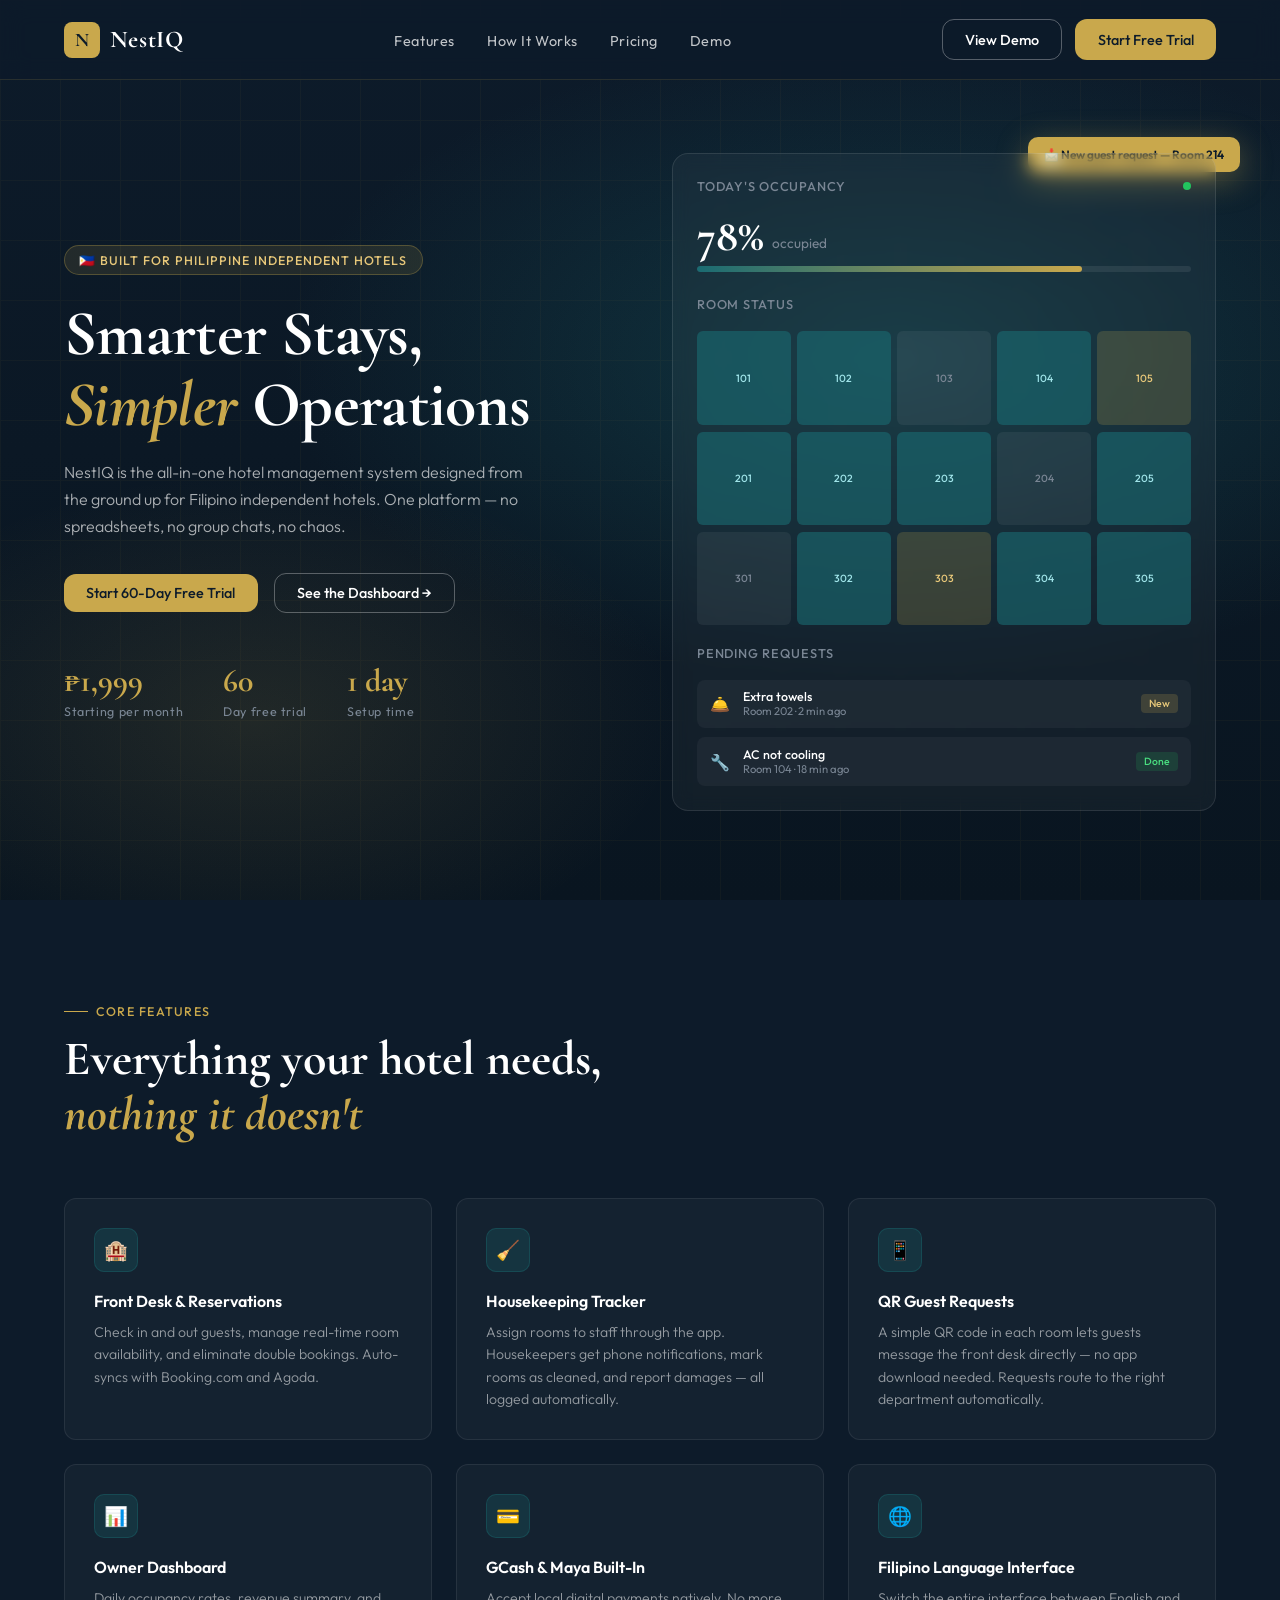
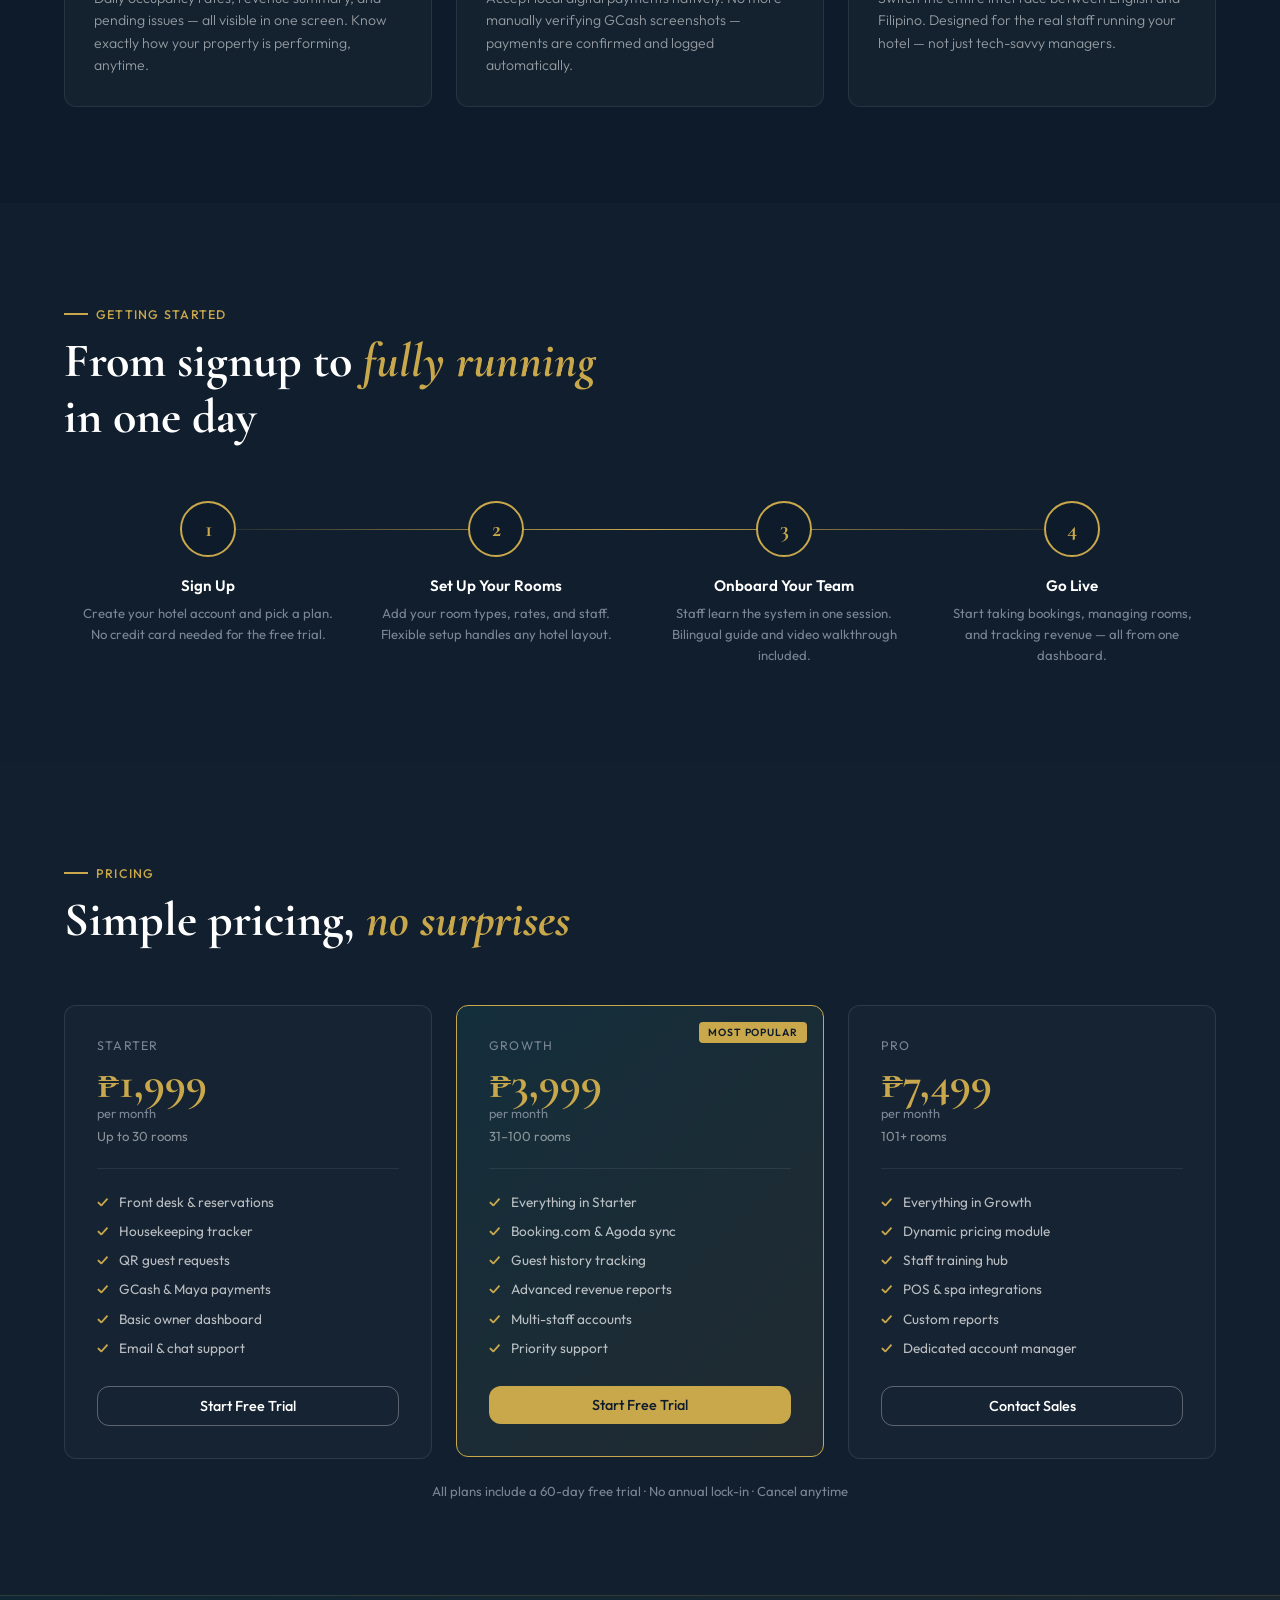
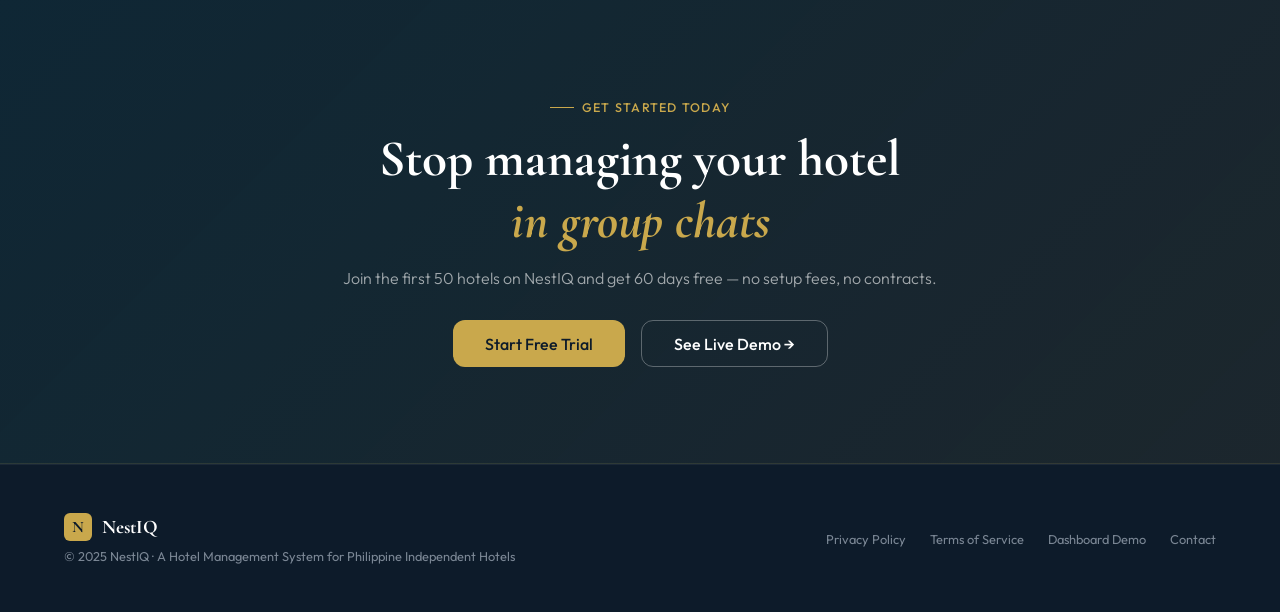
==== commit 5fd1aa41: "Update index.html" ====
--- a/index.html
+++ b/index.html
@@ -1,779 +1,686 @@
 <!DOCTYPE html>
-<html lang="en" data-theme="light" data-theme-source="system">
+<html lang="en">
 <head>
-  <meta charset="UTF-8"/>
-  <meta name="viewport" content="width=device-width,initial-scale=1.0,viewport-fit=cover"/>
-  <meta http-equiv="Content-Security-Policy" content="default-src 'self'; style-src 'self' 'unsafe-inline' https://fonts.googleapis.com; font-src https://fonts.gstatic.com; script-src 'self' 'unsafe-inline'; img-src 'self' data: https:; connect-src 'none';"/>
-  <meta name="mobile-web-app-capable" content="yes"/>
-  <meta name="apple-mobile-web-app-capable" content="yes"/>
-  <meta name="apple-mobile-web-app-status-bar-style" content="black-translucent"/>
-  <meta name="description" content="NovéLore — Read Without Limits"/>
-  <title>NovéLore</title>
-
-  <!-- Fonts -->
-  <link rel="preconnect" href="https://fonts.googleapis.com"/>
-  <link rel="preconnect" href="https://fonts.gstatic.com" crossorigin/>
-  <link href="https://fonts.googleapis.com/css2?family=Playfair+Display:wght@400;700;900&family=DM+Sans:wght@300;400;500;600&family=DM+Serif+Display:ital@0;1&display=swap" rel="stylesheet"/>
-
-  <!-- Styles -->
-  <link rel="stylesheet" href="styles.css"/>
-
-  <!-- ⚡ Apply saved theme BEFORE first paint -->
-  <script>
-  (function(){
-    try {
-      var t = JSON.parse(localStorage.getItem('nl_theme'));
-      if (t === 'light' || t === 'dark') {
-        document.documentElement.setAttribute('data-theme', t);
-        document.documentElement.setAttribute('data-theme-source', 'manual');
-      } else {
-        var prefersDark = window.matchMedia && window.matchMedia('(prefers-color-scheme: dark)').matches;
-        document.documentElement.setAttribute('data-theme', prefersDark ? 'dark' : 'light');
-        document.documentElement.setAttribute('data-theme-source', 'system');
-      }
-    } catch(e) {}
-  })();
-  </script>
+  <meta charset="UTF-8" />
+  <meta name="viewport" content="width=device-width, initial-scale=1.0" />
+  <title>NestIQ — Smarter Stays, Simpler Operations</title>
+  <link rel="preconnect" href="https://fonts.googleapis.com" />
+  <link rel="preconnect" href="https://fonts.gstatic.com" crossorigin />
+  <link href="https://fonts.googleapis.com/css2?family=Cormorant+Garamond:ital,wght@0,400;0,600;0,700;1,400;1,600&family=Outfit:wght@300;400;500;600&display=swap" rel="stylesheet" />
+  <style>
+    *, *::before, *::after { box-sizing: border-box; margin: 0; padding: 0; }
+
+    :root {
+      --ink:      #0d1b2a;
+      --ink-soft: #2c3e50;
+      --gold:     #c9a84c;
+      --gold-lt:  #e8c87a;
+      --teal:     #1a6b72;
+      --teal-lt:  #229aa5;
+      --sand:     #f5f0e8;
+      --sand-dk:  #e8e0d0;
+      --white:    #ffffff;
+      --muted:    #7a8694;
+      --radius:   12px;
+    }
+
+    html { scroll-behavior: smooth; }
+
+    body {
+      font-family: 'Outfit', sans-serif;
+      background: var(--ink);
+      color: var(--white);
+      overflow-x: hidden;
+    }
+
+    /* ── NAV ── */
+    nav {
+      position: fixed; top: 0; left: 0; right: 0; z-index: 100;
+      display: flex; align-items: center; justify-content: space-between;
+      padding: 1.2rem 5%;
+      background: rgba(13, 27, 42, 0.85);
+      backdrop-filter: blur(12px);
+      border-bottom: 1px solid rgba(201,168,76,0.15);
+      transition: background 0.3s;
+    }
+
+    .nav-logo {
+      display: flex; align-items: center; gap: 0.6rem;
+      text-decoration: none;
+    }
+    .nav-logo .logo-mark {
+      width: 36px; height: 36px; background: var(--gold);
+      border-radius: 8px; display: grid; place-items: center;
+      font-family: 'Cormorant Garamond', serif;
+      font-size: 1.2rem; font-weight: 700; color: var(--ink);
+    }
+    .nav-logo .logo-text {
+      font-family: 'Cormorant Garamond', serif;
+      font-size: 1.5rem; font-weight: 700; color: var(--white);
+      letter-spacing: 0.03em;
+    }
+
+    .nav-links { display: flex; align-items: center; gap: 2rem; list-style: none; }
+    .nav-links a {
+      color: rgba(255,255,255,0.75); text-decoration: none;
+      font-size: 0.9rem; font-weight: 400; letter-spacing: 0.04em;
+      transition: color 0.2s;
+    }
+    .nav-links a:hover { color: var(--gold); }
+
+    .btn {
+      display: inline-flex; align-items: center; gap: 0.5rem;
+      padding: 0.65rem 1.4rem; border-radius: var(--radius);
+      font-family: 'Outfit', sans-serif; font-size: 0.9rem;
+      font-weight: 500; text-decoration: none; cursor: pointer;
+      border: none; transition: all 0.2s;
+    }
+    .btn-gold {
+      background: var(--gold); color: var(--ink);
+    }
+    .btn-gold:hover { background: var(--gold-lt); transform: translateY(-1px); }
+    .btn-outline {
+      background: transparent; color: var(--white);
+      border: 1.5px solid rgba(255,255,255,0.3);
+    }
+    .btn-outline:hover { border-color: var(--gold); color: var(--gold); }
+
+    /* ── HERO ── */
+    .hero {
+      min-height: 100vh;
+      display: grid; place-items: center;
+      position: relative; overflow: hidden;
+      padding: 8rem 5% 4rem;
+    }
+
+    .hero-bg {
+      position: absolute; inset: 0; z-index: 0;
+      background:
+        radial-gradient(ellipse 80% 60% at 70% 40%, rgba(26,107,114,0.35) 0%, transparent 60%),
+        radial-gradient(ellipse 60% 50% at 20% 80%, rgba(201,168,76,0.12) 0%, transparent 55%),
+        linear-gradient(180deg, #0d1b2a 0%, #091520 100%);
+    }
+
+    .hero-grid {
+      position: absolute; inset: 0; z-index: 0; opacity: 0.04;
+      background-image:
+        linear-gradient(var(--gold) 1px, transparent 1px),
+        linear-gradient(90deg, var(--gold) 1px, transparent 1px);
+      background-size: 60px 60px;
+    }
+
+    .hero-inner {
+      position: relative; z-index: 1;
+      display: grid; grid-template-columns: 1fr 1fr;
+      gap: 4rem; align-items: center; max-width: 1200px; width: 100%;
+    }
+
+    .hero-badge {
+      display: inline-flex; align-items: center; gap: 0.5rem;
+      background: rgba(201,168,76,0.12); border: 1px solid rgba(201,168,76,0.3);
+      color: var(--gold-lt); padding: 0.4rem 0.9rem; border-radius: 100px;
+      font-size: 0.78rem; font-weight: 500; letter-spacing: 0.08em;
+      text-transform: uppercase; margin-bottom: 1.5rem;
+      animation: fadeUp 0.6s ease both;
+    }
+
+    .hero-title {
+      font-family: 'Cormorant Garamond', serif;
+      font-size: clamp(2.8rem, 5vw, 4.2rem);
+      font-weight: 700; line-height: 1.1;
+      letter-spacing: -0.01em;
+      animation: fadeUp 0.6s 0.1s ease both;
+    }
+
+    .hero-title em {
+      font-style: italic; color: var(--gold);
+    }
+
+    .hero-sub {
+      margin-top: 1.2rem;
+      color: rgba(255,255,255,0.65); line-height: 1.7;
+      font-size: 1rem; font-weight: 300; max-width: 460px;
+      animation: fadeUp 0.6s 0.2s ease both;
+    }
+
+    .hero-actions {
+      display: flex; align-items: center; gap: 1rem; margin-top: 2rem;
+      animation: fadeUp 0.6s 0.3s ease both;
+    }
+
+    .hero-stats {
+      display: flex; gap: 2.5rem; margin-top: 3rem;
+      animation: fadeUp 0.6s 0.4s ease both;
+    }
+    .stat-item { display: flex; flex-direction: column; gap: 0.2rem; }
+    .stat-num {
+      font-family: 'Cormorant Garamond', serif;
+      font-size: 2rem; font-weight: 700; color: var(--gold);
+    }
+    .stat-label { font-size: 0.78rem; color: var(--muted); letter-spacing: 0.05em; }
+
+    /* hero dashboard mockup */
+    .hero-visual {
+      position: relative;
+      animation: fadeUp 0.8s 0.2s ease both;
+    }
+
+    .dashboard-card {
+      background: rgba(255,255,255,0.04);
+      border: 1px solid rgba(255,255,255,0.1);
+      border-radius: 16px;
+      padding: 1.5rem;
+      backdrop-filter: blur(8px);
+    }
+
+    .dc-header {
+      display: flex; align-items: center; justify-content: space-between;
+      margin-bottom: 1.2rem;
+    }
+    .dc-title {
+      font-size: 0.8rem; font-weight: 500; letter-spacing: 0.06em;
+      text-transform: uppercase; color: var(--muted);
+    }
+    .dc-dot { width: 8px; height: 8px; border-radius: 50%; background: #22c55e; }
+
+    .dc-occ-row { display: flex; align-items: flex-end; gap: 0.5rem; margin-bottom: 0.5rem; }
+    .dc-occ-num {
+      font-family: 'Cormorant Garamond', serif;
+      font-size: 2.8rem; font-weight: 700; line-height: 1;
+    }
+    .dc-occ-unit { color: var(--muted); font-size: 0.85rem; padding-bottom: 0.4rem; }
+    .dc-occ-bar {
+      height: 6px; background: rgba(255,255,255,0.08);
+      border-radius: 3px; overflow: hidden; margin-bottom: 1.5rem;
+    }
+    .dc-occ-fill {
+      height: 100%; width: 78%; border-radius: 3px;
+      background: linear-gradient(90deg, var(--teal), var(--gold));
+    }
+
+    .dc-rooms { display: grid; grid-template-columns: repeat(5,1fr); gap: 0.4rem; margin-bottom: 1.2rem; }
+    .room-chip {
+      aspect-ratio: 1; border-radius: 6px; display: grid; place-items: center;
+      font-size: 0.65rem; font-weight: 500;
+    }
+    .room-chip.occ  { background: rgba(26,107,114,0.6); color: #a0e4e9; }
+    .room-chip.free { background: rgba(255,255,255,0.06); color: var(--muted); }
+    .room-chip.dirt { background: rgba(201,168,76,0.2); color: var(--gold-lt); }
+
+    .dc-requests { display: flex; flex-direction: column; gap: 0.6rem; }
+    .req-item {
+      display: flex; align-items: center; gap: 0.8rem;
+      background: rgba(255,255,255,0.04); border-radius: 8px; padding: 0.6rem 0.8rem;
+    }
+    .req-icon { font-size: 1rem; }
+    .req-text { flex: 1; }
+    .req-name { font-size: 0.78rem; font-weight: 500; }
+    .req-room { font-size: 0.7rem; color: var(--muted); }
+    .req-badge {
+      font-size: 0.65rem; padding: 0.2rem 0.5rem; border-radius: 4px; font-weight: 500;
+    }
+    .req-badge.new { background: rgba(201,168,76,0.2); color: var(--gold-lt); }
+    .req-badge.done { background: rgba(34,197,94,0.15); color: #4ade80; }
+
+    .float-notif {
+      position: absolute; top: -1rem; right: -1.5rem;
+      background: var(--gold); color: var(--ink);
+      border-radius: 10px; padding: 0.6rem 1rem;
+      font-size: 0.75rem; font-weight: 600;
+      box-shadow: 0 8px 32px rgba(201,168,76,0.4);
+      animation: floatBob 3s ease-in-out infinite;
+    }
+
+    @keyframes floatBob {
+      0%,100% { transform: translateY(0); }
+      50%      { transform: translateY(-6px); }
+    }
+
+    /* ── FEATURES ── */
+    .section { padding: 6rem 5%; }
+    .section-inner { max-width: 1200px; margin: 0 auto; }
+
+    .section-label {
+      display: inline-flex; align-items: center; gap: 0.5rem;
+      color: var(--gold); font-size: 0.78rem; font-weight: 500;
+      letter-spacing: 0.1em; text-transform: uppercase; margin-bottom: 0.8rem;
+    }
+    .section-label::before {
+      content: ''; display: block;
+      width: 24px; height: 1.5px; background: var(--gold);
+    }
+
+    .section-title {
+      font-family: 'Cormorant Garamond', serif;
+      font-size: clamp(2rem, 4vw, 3rem); font-weight: 700; line-height: 1.15;
+      max-width: 540px;
+    }
+
+    .section-title em { font-style: italic; color: var(--gold); }
+
+    .features-grid {
+      display: grid; grid-template-columns: repeat(3,1fr);
+      gap: 1.5rem; margin-top: 3.5rem;
+    }
+
+    .feat-card {
+      background: rgba(255,255,255,0.03);
+      border: 1px solid rgba(255,255,255,0.08);
+      border-radius: var(--radius); padding: 1.8rem;
+      transition: border-color 0.3s, transform 0.3s;
+      position: relative; overflow: hidden;
+    }
+    .feat-card::before {
+      content: ''; position: absolute;
+      top: 0; left: 0; right: 0; height: 2px;
+      background: linear-gradient(90deg, var(--teal), var(--gold));
+      opacity: 0; transition: opacity 0.3s;
+    }
+    .feat-card:hover { border-color: rgba(201,168,76,0.3); transform: translateY(-4px); }
+    .feat-card:hover::before { opacity: 1; }
+
+    .feat-icon {
+      width: 44px; height: 44px; border-radius: 10px;
+      background: rgba(26,107,114,0.25); border: 1px solid rgba(26,107,114,0.4);
+      display: grid; place-items: center; font-size: 1.2rem; margin-bottom: 1.2rem;
+    }
+
+    .feat-title { font-weight: 600; font-size: 1rem; margin-bottom: 0.6rem; }
+    .feat-desc { color: rgba(255,255,255,0.55); font-size: 0.88rem; line-height: 1.6; font-weight: 300; }
+
+    /* ── PRICING ── */
+    .pricing-section { background: rgba(255,255,255,0.02); }
+
+    .pricing-grid {
+      display: grid; grid-template-columns: repeat(3,1fr);
+      gap: 1.5rem; margin-top: 3.5rem; align-items: start;
+    }
+
+    .price-card {
+      border: 1px solid rgba(255,255,255,0.1);
+      border-radius: var(--radius); padding: 2rem;
+      position: relative; overflow: hidden;
+      background: rgba(255,255,255,0.02);
+      transition: transform 0.3s;
+    }
+    .price-card:hover { transform: translateY(-4px); }
+    .price-card.featured {
+      background: linear-gradient(135deg, rgba(26,107,114,0.2), rgba(201,168,76,0.08));
+      border-color: var(--gold);
+    }
+
+    .price-badge {
+      position: absolute; top: 1rem; right: 1rem;
+      background: var(--gold); color: var(--ink);
+      font-size: 0.65rem; font-weight: 600; letter-spacing: 0.08em;
+      text-transform: uppercase; padding: 0.25rem 0.6rem; border-radius: 4px;
+    }
+
+    .price-tier { font-size: 0.78rem; color: var(--muted); letter-spacing: 0.1em; text-transform: uppercase; margin-bottom: 0.5rem; }
+    .price-num {
+      font-family: 'Cormorant Garamond', serif;
+      font-size: 2.8rem; font-weight: 700; color: var(--gold); line-height: 1;
+    }
+    .price-period { font-size: 0.8rem; color: var(--muted); margin-bottom: 0.4rem; }
+    .price-rooms { font-size: 0.82rem; color: rgba(255,255,255,0.5); margin-bottom: 1.5rem; }
+
+    .price-divider { height: 1px; background: rgba(255,255,255,0.08); margin-bottom: 1.5rem; }
+
+    .price-features { list-style: none; display: flex; flex-direction: column; gap: 0.7rem; margin-bottom: 1.8rem; }
+    .price-features li {
+      display: flex; gap: 0.7rem; align-items: flex-start;
+      font-size: 0.85rem; color: rgba(255,255,255,0.7);
+    }
+    .price-features li::before { content: '✓'; color: var(--gold); font-weight: 700; flex-shrink: 0; }
+
+    .btn-full { width: 100%; justify-content: center; }
+
+    /* ── HOW IT WORKS ── */
+    .steps-grid {
+      display: grid; grid-template-columns: repeat(4,1fr);
+      gap: 0; margin-top: 3.5rem; position: relative;
+    }
+    .steps-grid::before {
+      content: ''; position: absolute;
+      top: 28px; left: 10%; right: 10%; height: 1px;
+      background: linear-gradient(90deg, transparent, var(--gold), transparent);
+    }
+
+    .step-item { text-align: center; padding: 0 1rem; position: relative; }
+    .step-num {
+      width: 56px; height: 56px; border-radius: 50%;
+      background: var(--ink); border: 2px solid var(--gold);
+      display: grid; place-items: center; margin: 0 auto 1.2rem;
+      font-family: 'Cormorant Garamond', serif;
+      font-size: 1.4rem; font-weight: 700; color: var(--gold);
+      position: relative; z-index: 1;
+    }
+    .step-title { font-weight: 600; margin-bottom: 0.5rem; font-size: 0.95rem; }
+    .step-desc { font-size: 0.82rem; color: var(--muted); line-height: 1.6; }
+
+    /* ── CTA ── */
+    .cta-section {
+      padding: 6rem 5%;
+      background: linear-gradient(135deg, rgba(26,107,114,0.15), rgba(201,168,76,0.08));
+      border-top: 1px solid rgba(201,168,76,0.15);
+      border-bottom: 1px solid rgba(201,168,76,0.15);
+      text-align: center;
+    }
+    .cta-title {
+      font-family: 'Cormorant Garamond', serif;
+      font-size: clamp(2rem, 4vw, 3.2rem); font-weight: 700;
+      margin-bottom: 1rem;
+    }
+    .cta-title em { font-style: italic; color: var(--gold); }
+    .cta-sub { color: rgba(255,255,255,0.6); margin-bottom: 2rem; font-weight: 300; }
+
+    /* ── FOOTER ── */
+    footer {
+      padding: 3rem 5%;
+      display: flex; align-items: center; justify-content: space-between;
+      border-top: 1px solid rgba(255,255,255,0.06);
+    }
+    .footer-copy { font-size: 0.8rem; color: var(--muted); }
+    .footer-links { display: flex; gap: 1.5rem; }
+    .footer-links a { font-size: 0.8rem; color: var(--muted); text-decoration: none; }
+    .footer-links a:hover { color: var(--gold); }
+
+    /* ── ANIMATIONS ── */
+    @keyframes fadeUp {
+      from { opacity: 0; transform: translateY(20px); }
+      to   { opacity: 1; transform: translateY(0); }
+    }
+
+    /* ── RESPONSIVE ── */
+    @media (max-width: 900px) {
+      .hero-inner { grid-template-columns: 1fr; }
+      .hero-visual { display: none; }
+      .features-grid { grid-template-columns: 1fr 1fr; }
+      .pricing-grid { grid-template-columns: 1fr; }
+      .steps-grid { grid-template-columns: 1fr 1fr; gap: 2rem; }
+      .steps-grid::before { display: none; }
+      footer { flex-direction: column; gap: 1rem; text-align: center; }
+    }
+    @media (max-width: 600px) {
+      .nav-links { display: none; }
+      .features-grid { grid-template-columns: 1fr; }
+    }
+  </style>
 </head>
 <body>
-<!-- ── LOADING SCREEN ── -->
-<div id="loading-screen">
-  <div class="ls-glow2"></div>
-  <div class="ls-inner">
-    <div class="ls-icon">📖</div>
-    <div class="ls-logo">Novél<em>ore</em></div>
-    <div class="ls-tagline">Read Without Limits</div>
-    <div class="ls-bar-wrap"><div class="ls-bar" id="ls-bar"></div></div>
-    <div class="ls-status" id="ls-status">Initializing…</div>
-    <div class="ls-dots">
-      <div class="ls-dot"></div>
-      <div class="ls-dot"></div>
-      <div class="ls-dot"></div>
+
+<!-- NAV -->
+<nav>
+  <a class="nav-logo" href="index.html">
+    <div class="logo-mark">N</div>
+    <span class="logo-text">NestIQ</span>
+  </a>
+  <ul class="nav-links">
+    <li><a href="#features">Features</a></li>
+    <li><a href="#how">How It Works</a></li>
+    <li><a href="#pricing">Pricing</a></li>
+    <li><a href="dashboard.html">Demo</a></li>
+  </ul>
+  <div style="display:flex;gap:0.8rem;">
+    <a href="dashboard.html" class="btn btn-outline">View Demo</a>
+    <a href="#pricing" class="btn btn-gold">Start Free Trial</a>
+  </div>
+</nav>
+
+<!-- HERO -->
+<section class="hero">
+  <div class="hero-bg"></div>
+  <div class="hero-grid"></div>
+  <div class="hero-inner">
+    <div class="hero-content">
+      <div class="hero-badge">🇵🇭 Built for Philippine Independent Hotels</div>
+      <h1 class="hero-title">
+        Smarter Stays,<br/><em>Simpler</em> Operations
+      </h1>
+      <p class="hero-sub">
+        NestIQ is the all-in-one hotel management system designed from the ground up for Filipino independent hotels. One platform — no spreadsheets, no group chats, no chaos.
+      </p>
+      <div class="hero-actions">
+        <a href="#pricing" class="btn btn-gold">Start 60-Day Free Trial</a>
+        <a href="dashboard.html" class="btn btn-outline">See the Dashboard →</a>
+      </div>
+      <div class="hero-stats">
+        <div class="stat-item">
+          <span class="stat-num">₱1,999</span>
+          <span class="stat-label">Starting per month</span>
+        </div>
+        <div class="stat-item">
+          <span class="stat-num">60</span>
+          <span class="stat-label">Day free trial</span>
+        </div>
+        <div class="stat-item">
+          <span class="stat-num">1 day</span>
+          <span class="stat-label">Setup time</span>
+        </div>
+      </div>
     </div>
-  </div>
-</div>
-
-<!-- ── OVERLAYS ── -->
-<div id="overlay" onclick="closeSB()"></div>
-<div id="panel-overlay" class="panel-overlay" onclick="closeAllPanels()"></div>
-
-<!-- ── NOTIFICATION MINI POPUP ── -->
-<div id="notif-mini">
-  <div class="mini-hdr">
-    <span class="mini-title">🔔 Notifications</span>
-    <span class="mini-mark" onclick="markAllRead()">Mark all read</span>
-  </div>
-  <div class="mini-list" id="mini-list"></div>
-  <div class="mini-footer">
-    <span class="view-all" onclick="openNotifDrawer()">View all →</span>
-  </div>
-</div>
-
-<!-- ── BOOKMARK MINI POPUP ── -->
-<div id="bm-mini">
-  <div class="bm-hdr">
-    <span class="bm-title-hdr">🔖 Bookmarks</span>
-  </div>
-  <div id="bm-mini-list"></div>
-  <div class="mini-footer">
-    <span class="view-all" onclick="openBmDrawer()">View all →</span>
-  </div>
-</div>
-
-<!-- ── FULL NOTIFICATION DRAWER ── -->
-<div id="notif-drawer" class="side-drawer">
-  <div class="drawer-hdr">
-    <div class="drawer-hdr-l">
-      <span class="drawer-title">🔔 Notifications</span>
-      <span class="drawer-count" id="notif-drawer-count"></span>
+
+    <!-- Dashboard Mockup -->
+    <div class="hero-visual">
+      <div class="float-notif">📩 New guest request — Room 214</div>
+      <div class="dashboard-card">
+        <div class="dc-header">
+          <span class="dc-title">Today's Occupancy</span>
+          <span class="dc-dot"></span>
+        </div>
+        <div class="dc-occ-row">
+          <span class="dc-occ-num">78%</span>
+          <span class="dc-occ-unit">occupied</span>
+        </div>
+        <div class="dc-occ-bar"><div class="dc-occ-fill"></div></div>
+
+        <div class="dc-header">
+          <span class="dc-title">Room Status</span>
+        </div>
+        <div class="dc-rooms">
+          <div class="room-chip occ">101</div>
+          <div class="room-chip occ">102</div>
+          <div class="room-chip free">103</div>
+          <div class="room-chip occ">104</div>
+          <div class="room-chip dirt">105</div>
+          <div class="room-chip occ">201</div>
+          <div class="room-chip occ">202</div>
+          <div class="room-chip occ">203</div>
+          <div class="room-chip free">204</div>
+          <div class="room-chip occ">205</div>
+          <div class="room-chip free">301</div>
+          <div class="room-chip occ">302</div>
+          <div class="room-chip dirt">303</div>
+          <div class="room-chip occ">304</div>
+          <div class="room-chip occ">305</div>
+        </div>
+
+        <div class="dc-header">
+          <span class="dc-title">Pending Requests</span>
+        </div>
+        <div class="dc-requests">
+          <div class="req-item">
+            <span class="req-icon">🛎️</span>
+            <div class="req-text">
+              <div class="req-name">Extra towels</div>
+              <div class="req-room">Room 202 · 2 min ago</div>
+            </div>
+            <span class="req-badge new">New</span>
+          </div>
+          <div class="req-item">
+            <span class="req-icon">🔧</span>
+            <div class="req-text">
+              <div class="req-name">AC not cooling</div>
+              <div class="req-room">Room 104 · 18 min ago</div>
+            </div>
+            <span class="req-badge done">Done</span>
+          </div>
+        </div>
+      </div>
     </div>
-    <div class="drawer-hdr-r">
-      <button class="drawer-action" onclick="markAllReadDrawer()">Mark all read</button>
-      <button class="drawer-close" onclick="closeDrawer('notif-drawer')">✕</button>
+  </div>
+</section>
+
+<!-- FEATURES -->
+<section class="section" id="features">
+  <div class="section-inner">
+    <div class="section-label">Core Features</div>
+    <h2 class="section-title">Everything your hotel needs, <em>nothing it doesn't</em></h2>
+    <div class="features-grid">
+      <div class="feat-card">
+        <div class="feat-icon">🏨</div>
+        <div class="feat-title">Front Desk & Reservations</div>
+        <div class="feat-desc">Check in and out guests, manage real-time room availability, and eliminate double bookings. Auto-syncs with Booking.com and Agoda.</div>
+      </div>
+      <div class="feat-card">
+        <div class="feat-icon">🧹</div>
+        <div class="feat-title">Housekeeping Tracker</div>
+        <div class="feat-desc">Assign rooms to staff through the app. Housekeepers get phone notifications, mark rooms as cleaned, and report damages — all logged automatically.</div>
+      </div>
+      <div class="feat-card">
+        <div class="feat-icon">📱</div>
+        <div class="feat-title">QR Guest Requests</div>
+        <div class="feat-desc">A simple QR code in each room lets guests message the front desk directly — no app download needed. Requests route to the right department automatically.</div>
+      </div>
+      <div class="feat-card">
+        <div class="feat-icon">📊</div>
+        <div class="feat-title">Owner Dashboard</div>
+        <div class="feat-desc">Daily occupancy rates, revenue summary, and pending issues — all visible in one screen. Know exactly how your property is performing, anytime.</div>
+      </div>
+      <div class="feat-card">
+        <div class="feat-icon">💳</div>
+        <div class="feat-title">GCash & Maya Built-In</div>
+        <div class="feat-desc">Accept local digital payments natively. No more manually verifying GCash screenshots — payments are confirmed and logged automatically.</div>
+      </div>
+      <div class="feat-card">
+        <div class="feat-icon">🌐</div>
+        <div class="feat-title">Filipino Language Interface</div>
+        <div class="feat-desc">Switch the entire interface between English and Filipino. Designed for the real staff running your hotel — not just tech-savvy managers.</div>
+      </div>
     </div>
   </div>
-  <div class="drawer-body" id="notif-drawer-list"></div>
-</div>
-
-<!-- ── FULL BOOKMARK DRAWER ── -->
-<div id="bm-drawer" class="side-drawer">
-  <div class="drawer-hdr">
-    <div class="drawer-hdr-l">
-      <span class="drawer-title">🔖 My Bookmarks</span>
-      <span class="drawer-count" id="bm-drawer-count"></span>
+</section>
+
+<!-- HOW IT WORKS -->
+<section class="section" id="how" style="background:rgba(255,255,255,0.01);">
+  <div class="section-inner">
+    <div class="section-label">Getting Started</div>
+    <h2 class="section-title">From signup to <em>fully running</em> in one day</h2>
+    <div class="steps-grid">
+      <div class="step-item">
+        <div class="step-num">1</div>
+        <div class="step-title">Sign Up</div>
+        <div class="step-desc">Create your hotel account and pick a plan. No credit card needed for the free trial.</div>
+      </div>
+      <div class="step-item">
+        <div class="step-num">2</div>
+        <div class="step-title">Set Up Your Rooms</div>
+        <div class="step-desc">Add your room types, rates, and staff. Flexible setup handles any hotel layout.</div>
+      </div>
+      <div class="step-item">
+        <div class="step-num">3</div>
+        <div class="step-title">Onboard Your Team</div>
+        <div class="step-desc">Staff learn the system in one session. Bilingual guide and video walkthrough included.</div>
+      </div>
+      <div class="step-item">
+        <div class="step-num">4</div>
+        <div class="step-title">Go Live</div>
+        <div class="step-desc">Start taking bookings, managing rooms, and tracking revenue — all from one dashboard.</div>
+      </div>
     </div>
-    <div class="drawer-hdr-r">
-      <button class="drawer-close" onclick="closeDrawer('bm-drawer')">✕</button>
+  </div>
+</section>
+
+<!-- PRICING -->
+<section class="section pricing-section" id="pricing">
+  <div class="section-inner">
+    <div class="section-label">Pricing</div>
+    <h2 class="section-title">Simple pricing, <em>no surprises</em></h2>
+    <div class="pricing-grid">
+      <!-- Starter -->
+      <div class="price-card">
+        <div class="price-tier">Starter</div>
+        <div class="price-num">₱1,999</div>
+        <div class="price-period">per month</div>
+        <div class="price-rooms">Up to 30 rooms</div>
+        <div class="price-divider"></div>
+        <ul class="price-features">
+          <li>Front desk & reservations</li>
+          <li>Housekeeping tracker</li>
+          <li>QR guest requests</li>
+          <li>GCash & Maya payments</li>
+          <li>Basic owner dashboard</li>
+          <li>Email & chat support</li>
+        </ul>
+        <a href="#" class="btn btn-outline btn-full">Start Free Trial</a>
+      </div>
+      <!-- Growth -->
+      <div class="price-card featured">
+        <div class="price-badge">Most Popular</div>
+        <div class="price-tier">Growth</div>
+        <div class="price-num">₱3,999</div>
+        <div class="price-period">per month</div>
+        <div class="price-rooms">31–100 rooms</div>
+        <div class="price-divider"></div>
+        <ul class="price-features">
+          <li>Everything in Starter</li>
+          <li>Booking.com & Agoda sync</li>
+          <li>Guest history tracking</li>
+          <li>Advanced revenue reports</li>
+          <li>Multi-staff accounts</li>
+          <li>Priority support</li>
+        </ul>
+        <a href="#" class="btn btn-gold btn-full">Start Free Trial</a>
+      </div>
+      <!-- Pro -->
+      <div class="price-card">
+        <div class="price-tier">Pro</div>
+        <div class="price-num">₱7,499</div>
+        <div class="price-period">per month</div>
+        <div class="price-rooms">101+ rooms</div>
+        <div class="price-divider"></div>
+        <ul class="price-features">
+          <li>Everything in Growth</li>
+          <li>Dynamic pricing module</li>
+          <li>Staff training hub</li>
+          <li>POS & spa integrations</li>
+          <li>Custom reports</li>
+          <li>Dedicated account manager</li>
+        </ul>
+        <a href="#" class="btn btn-outline btn-full">Contact Sales</a>
+      </div>
     </div>
-  </div>
-  <div class="drawer-body" id="bm-drawer-list"></div>
-</div>
-
-<!-- ── SIDEBAR ── -->
-<nav id="sidebar">
-  <div class="sb-hdr">
-    <span class="sb-logo">📖 Novél<em>ore</em></span>
-    <button class="sb-close" onclick="closeSB()">✕</button>
-  </div>
-  <div class="sb-nav">
-    <div class="sb-lbl">Navigate</div>
-    <button class="sb-link active" onclick="goHome()"><span class="sb-ico">🏠</span> Home</button>
-    <button class="sb-link" onclick="goChangelog()"><span class="sb-ico">📋</span> Changelog</button>
-    <button class="sb-link" onclick="goSettings()"><span class="sb-ico">⚙️</span> Settings</button>
-    <button class="sb-link" onclick="goAbout()"><span class="sb-ico">ℹ️</span> About Us</button>
-  </div>
-</nav>
-
-<!-- ══════════════════════════════════════
-     MAIN APP SCREEN
-══════════════════════════════════════ -->
-<div id="screen-app" class="screen active">
-
-  <header id="topnav">
-    <button class="burger" onclick="openSB()"><span></span><span></span><span></span></button>
-    <span class="nav-logo">Novél<em>ore</em></span>
-    <!-- Bookmark button -->
-    <button class="nav-ico" id="bm-btn" onclick="toggleBmMini()" aria-label="Bookmarks">
-      🔖
-      <span class="nav-badge hidden" id="bm-badge"></span>
-    </button>
-    <!-- Notification button -->
-    <button class="nav-ico" id="notif-btn" onclick="toggleNotifMini()" aria-label="Notifications">
-      🔔
-      <span class="nav-badge" id="notif-badge"></span>
-    </button>
-  </header>
-
-  <div id="tabbar">
-    <button class="tab-btn active" data-tab="home" onclick="swTab('home',this)">🏠 Home</button>
-    <button class="tab-btn" data-tab="new" onclick="swTab('new',this)">✨ What's New</button>
-    <button class="tab-btn" data-tab="updates" onclick="swTab('updates',this)">🔄 Updates</button>
-    <button class="tab-btn" data-tab="announce" onclick="swTab('announce',this)">📢 Announce</button>
-  </div>
-
-  <div id="app-wrap">
-    <div id="main-scroll">
-      <main id="main">
-
-        <!-- ════ HOME TAB ════ -->
-        <div class="tab-panel active" id="panel-home">
-
-          <!-- HERO SLIDER -->
-          <div class="hero-slider" id="hero-slider">
-            <div class="hero-track" id="hero-track"></div>
-            <div class="hero-dots" id="hero-dots"></div>
-            <div class="hero-progress" id="hero-progress"></div>
-          </div>
-
-          <!-- STACKED SECTIONS -->
-          <div class="sec-hdr" style="margin-top:22px;"><h2 class="sec-ttl">🔥 <span>Trending</span></h2><a class="see-all" href="#">See all →</a></div>
-          <div class="cw"><div class="carousel" id="car-trending"></div></div>
-
-          <div class="sec-hdr"><h2 class="sec-ttl">🔥 <span>Hot Picks</span></h2><a class="see-all" href="#">See all →</a></div>
-          <div class="cw"><div class="carousel" id="car-hot"></div></div>
-
-          <div class="sec-hdr"><h2 class="sec-ttl">✍️ <span>Frenzyyy's Work</span></h2><a class="see-all" href="#">See all →</a></div>
-          <div class="cw"><div class="carousel" id="car-frenzyyy"></div></div>
-
-        </div><!-- /panel-home -->
-
-        <!-- ════ WHAT'S NEW TAB ════ -->
-        <div class="tab-panel" id="panel-new">
-          <div class="sec-hdr" style="margin-top:22px;"><h2 class="sec-ttl">✨ What's <span>New</span></h2></div>
-          <div class="cw"><div class="carousel" id="car-new"></div></div>
-          <div id="new-list"></div>
-        </div>
-
-        <!-- ════ UPDATES TAB ════ -->
-        <div class="tab-panel" id="panel-updates">
-          <div class="sec-hdr" style="margin-top:22px;"><h2 class="sec-ttl">📚 Book <span>Updates</span></h2></div>
-          <div id="upd-book-list"></div>
-          <div class="sec-hdr" style="margin-top:18px;"><h2 class="sec-ttl">🗂️ Volume <span>Updates</span></h2></div>
-          <div id="upd-vol-list"></div>
-          <div class="sec-hdr" style="margin-top:18px;"><h2 class="sec-ttl">🔄 Chapter <span>Updates</span></h2></div>
-          <div id="upd-list"></div>
-        </div>
-
-        <!-- ════ ANNOUNCEMENTS TAB ════ -->
-        <div class="tab-panel" id="panel-announce">
-          <div class="sec-hdr" style="margin-top:22px;"><h2 class="sec-ttl">📢 <span>Announcements</span></h2></div>
-          <div id="ann-list"></div>
-        </div>
-
-      </main>
-      <footer>
-        <strong>NovéLore</strong> &nbsp;|&nbsp; Read Without Limits<br/>
-        © <span id="fy"></span> NovéLore · All rights reserved · <span class="footer-link" onclick="goAbout()">About</span>
-      </footer>
+    <p style="text-align:center;color:var(--muted);font-size:0.82rem;margin-top:1.5rem;">All plans include a 60-day free trial · No annual lock-in · Cancel anytime</p>
+  </div>
+</section>
+
+<!-- CTA -->
+<section class="cta-section">
+  <div class="section-label" style="justify-content:center;">Get Started Today</div>
+  <h2 class="cta-title">Stop managing your hotel<br/><em>in group chats</em></h2>
+  <p class="cta-sub">Join the first 50 hotels on NestIQ and get 60 days free — no setup fees, no contracts.</p>
+  <div style="display:flex;gap:1rem;justify-content:center;flex-wrap:wrap;">
+    <a href="#pricing" class="btn btn-gold" style="font-size:1rem;padding:0.8rem 2rem;">Start Free Trial</a>
+    <a href="dashboard.html" class="btn btn-outline" style="font-size:1rem;padding:0.8rem 2rem;">See Live Demo →</a>
+  </div>
+</section>
+
+<!-- FOOTER -->
+<footer>
+  <div>
+    <div class="nav-logo" style="display:flex;align-items:center;gap:0.6rem;margin-bottom:0.4rem;">
+      <div class="logo-mark" style="width:28px;height:28px;font-size:1rem;background:var(--gold);border-radius:6px;display:grid;place-items:center;font-family:'Cormorant Garamond',serif;font-weight:700;color:var(--ink);">N</div>
+      <span style="font-family:'Cormorant Garamond',serif;font-size:1.2rem;font-weight:700;">NestIQ</span>
     </div>
-  </div>
-</div>
-
-<!-- ════ SETTINGS SCREEN ════ -->
-<div id="screen-settings" class="screen">
-  <nav class="page-nav">
-    <button class="back-btn" onclick="goHome()">← Back</button>
-    <span class="page-nav-t">⚙️ Settings</span>
-  </nav>
-  <div class="page-scroll"><div class="page-body">
-    <div class="page-title">Settings</div>
-    <div class="page-sub">Customise your NovéLore experience.</div>
-    <div class="sc">
-      <div class="sc-hdr"><span>🎨</span><h2>Appearance</h2></div>
-      <div class="sc-body">
-        <div class="theme-row">
-          <div class="theme-row-l">
-            <span class="theme-icon" id="theme-icon">🖥️</span>
-            <div><div class="theme-lbl" id="theme-lbl">System Default</div><div class="theme-sub" id="theme-sub">Follows your OS light/dark setting</div></div>
-          </div>
-          <label class="toggle-wrap">
-            <input type="checkbox" id="theme-toggle" onchange="applyToggle(this.checked)"/>
-            <span class="toggle-track"></span>
-          </label>
-        </div>
-        <div class="theme-options">
-          <div class="theme-opt" id="opt-light" onclick="setTheme('light')"><div class="oi">☀️</div><div class="ol">Light</div></div>
-          <div class="theme-opt" id="opt-dark" onclick="setTheme('dark')"><div class="oi">🌙</div><div class="ol">Dark</div></div>
-          <div class="theme-opt active" id="opt-system" onclick="setTheme('system')"><div class="oi">🖥️</div><div class="ol">System</div></div>
-        </div>
-        <p style="font-size:.71rem;color:var(--text-faint);margin-top:10px;line-height:1.6;padding:0 2px;">
-          <strong style="color:var(--text-muted)">System</strong> automatically follows your device's light/dark setting and updates live.
-        </p>
-      </div>
-    </div>
-    <!-- ── Reading Preferences ── -->
-    <div class="sc">
-      <div class="sc-hdr"><span>📖</span><h2>Reading</h2></div>
-      <div class="sc-body">
-        <div class="setting-row">
-          <div class="setting-row-l">
-            <span class="setting-icon">🔤</span>
-            <div><div class="setting-lbl">Font Size</div><div class="setting-sub">Adjust the reading text size</div></div>
-          </div>
-          <div class="seg-ctrl font-size-ctrl" id="font-size-ctrl">
-            <button class="seg-btn" data-val="small" onclick="applyFontSize('small',this)">S</button>
-            <button class="seg-btn active" data-val="medium" onclick="applyFontSize('medium',this)">M</button>
-            <button class="seg-btn" data-val="large" onclick="applyFontSize('large',this)">L</button>
-          </div>
-        </div>
-        <div class="setting-row">
-          <div class="setting-row-l">
-            <span class="setting-icon">↕️</span>
-            <div><div class="setting-lbl">Line Spacing</div><div class="setting-sub">Control paragraph breath</div></div>
-          </div>
-          <div class="seg-ctrl line-space-ctrl" id="line-space-ctrl">
-            <button class="seg-btn" data-val="compact" onclick="applyLineSpace('compact',this)">Tight</button>
-            <button class="seg-btn active" data-val="normal" onclick="applyLineSpace('normal',this)">Normal</button>
-            <button class="seg-btn" data-val="relaxed" onclick="applyLineSpace('relaxed',this)">Airy</button>
-          </div>
-        </div>
-        <div class="setting-row">
-          <div class="setting-row-l">
-            <span class="setting-icon">📐</span>
-            <div><div class="setting-lbl">Reading Width</div><div class="setting-sub">How wide content spans</div></div>
-          </div>
-          <div class="seg-ctrl read-width-ctrl" id="read-width-ctrl">
-            <button class="seg-btn" data-val="narrow" onclick="applyReadWidth('narrow',this)">Narrow</button>
-            <button class="seg-btn active" data-val="normal" onclick="applyReadWidth('normal',this)">Normal</button>
-            <button class="seg-btn" data-val="wide" onclick="applyReadWidth('wide',this)">Wide</button>
-          </div>
-        </div>
-      </div>
-    </div>
-
-    <!-- ── Novel Experience ── -->
-    <div class="sc">
-      <div class="sc-hdr"><span>⚔️</span><h2>Novel Experience</h2></div>
-      <div class="sc-body">
-        <div class="setting-row">
-          <div class="setting-row-l">
-            <span class="setting-icon">▶️</span>
-            <div><div class="setting-lbl">Continue Where You Left Off</div><div class="setting-sub">Novel page opens at your last chapter</div></div>
-          </div>
-          <label class="toggle-wrap">
-            <input type="checkbox" id="autocontinue" checked onchange="savePref('nl_autocontinue',this.checked)"/>
-            <span class="toggle-track"></span>
-          </label>
-        </div>
-        <div class="setting-row">
-          <div class="setting-row-l">
-            <span class="setting-icon">📊</span>
-            <div><div class="setting-lbl">Show Reading Progress</div><div class="setting-sub">Display progress bar on novel page</div></div>
-          </div>
-          <label class="toggle-wrap">
-            <input type="checkbox" id="showprogress" checked onchange="savePref('nl_showprogress',this.checked)"/>
-            <span class="toggle-track"></span>
-          </label>
-        </div>
-        <div class="setting-row">
-          <div class="setting-row-l">
-            <span class="setting-icon">✓</span>
-            <div><div class="setting-lbl">Auto-Mark on Finish</div><div class="setting-sub">Chapter marked read automatically when you reach the end</div></div>
-          </div>
-          <label class="toggle-wrap">
-            <input type="checkbox" id="automark80" checked onchange="savePref('nl_automark80',this.checked)"/>
-            <span class="toggle-track"></span>
-          </label>
-        </div>
-        <div class="setting-divider"></div>
-        <div id="settings-novel-list"></div>
-      </div>
-    </div>
-
-    <!-- ── Notifications Preferences ── -->
-    <div class="sc">
-      <div class="sc-hdr"><span>🔔</span><h2>Notifications</h2></div>
-      <div class="sc-body">
-        <div class="setting-row">
-          <div class="setting-row-l">
-            <span class="setting-icon">🔄</span>
-            <div><div class="setting-lbl">Chapter Updates</div><div class="setting-sub">Notify when a new chapter drops</div></div>
-          </div>
-          <label class="toggle-wrap">
-            <input type="checkbox" id="notif-chapters" checked onchange="savePref('nl_notif_chapters',this.checked)"/>
-            <span class="toggle-track"></span>
-          </label>
-        </div>
-        <div class="setting-row">
-          <div class="setting-row-l">
-            <span class="setting-icon">📢</span>
-            <div><div class="setting-lbl">Announcements</div><div class="setting-sub">Platform news and events</div></div>
-          </div>
-          <label class="toggle-wrap">
-            <input type="checkbox" id="notif-announce" checked onchange="savePref('nl_notif_announce',this.checked)"/>
-            <span class="toggle-track"></span>
-          </label>
-        </div>
-        <div class="setting-row">
-          <div class="setting-row-l">
-            <span class="setting-icon">🆕</span>
-            <div><div class="setting-lbl">New Novels</div><div class="setting-sub">Alert when fresh titles are added</div></div>
-          </div>
-          <label class="toggle-wrap">
-            <input type="checkbox" id="notif-new" onchange="savePref('nl_notif_new',this.checked)"/>
-            <span class="toggle-track"></span>
-          </label>
-        </div>
-      </div>
-    </div>
-
-    <!-- ── Accessibility ── -->
-    <div class="sc">
-      <div class="sc-hdr"><span>♿</span><h2>Accessibility</h2></div>
-      <div class="sc-body">
-        <div class="setting-row">
-          <div class="setting-row-l">
-            <span class="setting-icon">🎞️</span>
-            <div><div class="setting-lbl">Reduce Motion</div><div class="setting-sub">Minimise animations & transitions</div></div>
-          </div>
-          <label class="toggle-wrap">
-            <input type="checkbox" id="reduce-motion" onchange="applyReduceMotion(this.checked)"/>
-            <span class="toggle-track"></span>
-          </label>
-        </div>
-        <div class="setting-row">
-          <div class="setting-row-l">
-            <span class="setting-icon">🔆</span>
-            <div><div class="setting-lbl">High Contrast</div><div class="setting-sub">Boost border and text contrast</div></div>
-          </div>
-          <label class="toggle-wrap">
-            <input type="checkbox" id="high-contrast" onchange="applyHighContrast(this.checked)"/>
-            <span class="toggle-track"></span>
-          </label>
-        </div>
-      </div>
-    </div>
-
-    <!-- ── Privacy & Data ── -->
-    <div class="sc">
-      <div class="sc-hdr"><span>🔒</span><h2>Privacy &amp; Data</h2></div>
-      <div class="sc-body">
-        <div class="setting-row">
-          <div class="setting-row-l">
-            <span class="setting-icon">📜</span>
-            <div><div class="setting-lbl">Reading History</div><div class="setting-sub">Stored locally on your device</div></div>
-          </div>
-          <button class="setting-action-btn danger" onclick="clearHistory()">🗑️ Clear</button>
-        </div>
-        <div class="setting-row">
-          <div class="setting-row-l">
-            <span class="setting-icon">⚙️</span>
-            <div><div class="setting-lbl">Reset All Settings</div><div class="setting-sub">Restore to defaults</div></div>
-          </div>
-          <button class="setting-action-btn danger" onclick="resetAllSettings()">↺ Reset</button>
-        </div>
-        <div class="setting-row">
-          <div class="setting-row-l">
-            <span class="setting-icon">🍪</span>
-            <div><div class="setting-lbl">Local Storage</div><div class="setting-sub">NovéLore stores no cookies</div></div>
-          </div>
-          <span style="font-size:.72rem;color:var(--carrot);font-weight:600;">✓ Clean</span>
-        </div>
-      </div>
-    </div>
-
-    <!-- ── About ── -->
-    <div class="sc">
-      <div class="sc-hdr"><span>ℹ️</span><h2>About</h2></div>
-      <div class="sc-body"><p style="font-size:.82rem;color:var(--text-muted);line-height:1.8;">Version: <strong style="color:var(--text-main)">Beta v0.6.7</strong><br/>Built with ❤️ and 🥕 by Frenzyyy.<br/><span style="font-size:.74rem;">Hosted on GitHub Pages.</span></p>
-      <div style="margin-top:12px;">
-        <button class="setting-action-btn" onclick="goAbout()" style="width:100%;justify-content:center;">ℹ️ View Full About Page →</button>
-      </div></div>
-    </div>
-  </div><footer><strong>NovéLore</strong> — Read Without Limits</footer></div>
-</div>
-
-<!-- ════ ABOUT SCREEN ════ -->
-<div id="screen-about" class="screen">
-  <nav class="page-nav">
-    <button class="back-btn" onclick="goHome()">← Back</button>
-    <span class="page-nav-t">ℹ️ About</span>
-  </nav>
-  <div class="page-scroll">
-    <div class="about-hero"><h1>About NovéLore</h1><p>A home for stories that refuse to be forgotten — built for readers, by readers.</p></div>
-    <div class="page-body">
-      <div class="ab-sec"><h2>Our <span>Mission</span></h2><p>NovéLore gives readers a beautiful, distraction-free place to explore stories and works from Frenzyyy and his other dear friends worldwide.</p></div>
-      <div class="ab-sec"><h2>Our <span>Values</span></h2><div class="vg">
-        <div class="vc"><div class="vi">📖</div><h3>Reader First</h3><p>Every decision starts with the reading experience.</p></div>
-        <div class="vc"><div class="vi">✍️</div><h3>Creators</h3><p>Authors are the heartbeat of our platform.</p></div>
-        <div class="vc"><div class="vi">🌍</div><h3>Open to All</h3><p>Stories from every culture are welcome.</p></div>
-        <div class="vc"><div class="vi">🔒</div><h3>Privacy</h3><p>No tracking. No ads. Just reading.</p></div>
-      </div></div>
-      <div class="ab-sec"><h2>Contact <span>Us</span></h2>
-      <div class="contact-card">
-  <div class="contact-item">
-    <div class="contact-icon">📧</div>
-    <div class="contact-info">
-      <div class="contact-label">Business Email</div>
-      <div class="contact-text"><a href="/cdn-cgi/l/email-protection#4c2a3e2922363535352e393f2522293f3f29212d25200c2b212d2520622f2321" class="contact-link"><span class="__cf_email__" data-cfemail="bbddc9ded5c1c2c2c2d9cec8d2d5dec8c8ded6dad2d7fbdcd6dad2d795d8d4d6">[email&#160;protected]</span></a></div>
-    </div>
-  </div>
-
-  <div class="contact-item">
-    <div class="contact-icon">💬</div>
-    <div class="contact-info">
-      <div class="contact-label">Discord</div>
-      <div class="contact-text">Frenzyyy</div>
-    </div>
-  </div>
-</div>
-      </div>
-    </div>
-    <footer><strong>NovéLore</strong> — Read Without Limits · © <span id="fy2"></span></footer>
-  </div>
-</div>
-
-
-<!-- ════ CHANGELOG SCREEN ════ -->
-<div id="screen-changelog" class="screen">
-  <nav class="page-nav">
-    <button class="back-btn" onclick="goHome()">← Back</button>
-    <span class="page-nav-t">📋 Changelog</span>
-  </nav>
-  <div class="page-scroll">
-    <div class="about-hero changelog-hero">
-      <h1 style="font-size:clamp(1.5rem,5vw,2.2rem);">What's Changed</h1>
-      <p>Every fix, feature, and update to NovéLore — tracked and documented.</p>
-    </div>
-    <div class="page-body">
-
-      <div class="ab-sec">
-        <h2>v0.6.9 <span>— Current</span></h2>
-        <div class="changelog-version-meta">🗓 April 2026 · Beta</div>
-        <div class="changelog-list">
-          <div class="changelog-item new">✨ Reader Preferences panel — tap "Aa" in the chapter nav to adjust settings mid-read</div>
-          <div class="changelog-item new">✨ Font size, line spacing, and reading width now adjustable without leaving the chapter</div>
-          <div class="changelog-item new">✨ Theme switcher (Light / Dark / System) accessible directly from the reader</div>
-          <div class="changelog-item new">✨ Auto-Mark on Finish and Continue Where You Left Off toggles in reader panel</div>
-          <div class="changelog-item tweak">⚙️ Preference controls now stay in sync between Reader panel and Settings screen</div>
-        </div>
-      </div>
-
-      <div class="ab-sec">
-        <h2>v0.6.8 <span>— Previous</span></h2>
-        <div class="changelog-version-meta">🗓 April 2026 · Beta</div>
-        <div class="changelog-list">
-          <div class="changelog-item fix">🗑️ Removed Dojo Duels tab from the home screen</div>
-          <div class="changelog-item new">✨ Book Updates section added to the Updates tab</div>
-          <div class="changelog-item new">✨ Volume Updates section added to the Updates tab</div>
-          <div class="changelog-item tweak">⚙️ Updates tab now shows Book → Volume → Chapter in order</div>
-        </div>
-      </div>
-
-      <div class="ab-sec">
-        <h2>v0.6.7 <span>— Previous</span></h2>
-        <div class="changelog-version-meta">🗓 April 2026 · Beta</div>
-        <div class="changelog-list">
-          <div class="changelog-item new">✨ Changelog page now fully respects your theme — Light, Dark, and System modes all apply correctly</div>
-          <div class="changelog-item tweak">⚙️ Changelog hero banner is now theme-aware (removed hardcoded dark gradient)</div>
-          <div class="changelog-item tweak">⚙️ About hero banner now adapts to Light Mode for consistent theming across all pages</div>
-        </div>
-      </div>
-
-      <div class="ab-sec">
-        <h2>v0.6.6 <span>— Previous</span></h2>
-        <div class="changelog-version-meta">🗓 April 2026 · Beta</div>
-        <div class="changelog-list">
-            <div class="changelog-item tweak">⚙️ Removed "Clear all" button from notifications drawer</div>
-<div class="changelog-item tweak">⚙️ Removed "Clear all" button from bookmarks drawer</div>
-            <div class="changelog-item new">✨ Bookmarks now persist — saved and restored across visits</div>
-            <div class="changelog-item new">✨ Notifications now persist — read/cleared state saved and restored across visits</div>
-          <div class="changelog-item fix">🐛 Fixed end screen looping back when clicking the back button after finishing a chapter</div>
-          <div class="changelog-item fix">🐛 Fixed NEW tag showing on last 3 chapters — now only shows on the latest chapter</div>
-          <div class="changelog-item fix">🐛 Fixed chapter scroll not resetting to top when clicking Prev / Next</div>
-          <div class="changelog-item fix">🐛 Fixed nav strip causing scroll anchor issues — moved outside scroll container</div>
-          <div class="changelog-item fix">🐛 Fixed duplicate coverImg syntax error in bookmark logic</div>
-          <div class="changelog-item new">✨ Added cover image for The Lantern Pact: Prologue across all views</div>
-          <div class="changelog-item new">✨ Added The Lantern Pact to Hot Picks tab</div>
-          <div class="changelog-item new">✨ Added Changelog page (you're reading it!)</div>
-          <div class="changelog-item tweak">⚙️ All tab and panel switches now snap instantly to top</div>
-          <div class="changelog-item tweak">⚙️ Cleared default bookmark data</div>
-        </div>
-      </div>
-
-      <div class="ab-sec">
-        <h2>v0.5.0 <span>— Reading Experience</span></h2>
-        <div class="changelog-version-meta">🗓 March 2026 · Beta</div>
-        <div class="changelog-list">
-          <div class="changelog-item new">✨ Chapter reader with per-chapter scroll progress tracking</div>
-          <div class="changelog-item new">✨ Auto-mark chapter as read at 95% scroll</div>
-          <div class="changelog-item new">✨ End-of-story screen with random messages</div>
-          <div class="changelog-item new">✨ Reading progress bar at top of chapter</div>
-          <div class="changelog-item new">✨ Prev / Next chapter navigation strip</div>
-          <div class="changelog-item tweak">⚙️ Continue Where You Left Off feature added to settings</div>
-        </div>
-      </div>
-
-      <div class="ab-sec">
-        <h2>v0.4.0 <span>— Library & Discovery</span></h2>
-        <div class="changelog-version-meta">🗓 February 2026 · Alpha</div>
-        <div class="changelog-list">
-          <div class="changelog-item new">✨ Trending, Hot Picks, Frenzyyy's Work tabs</div>
-          <div class="changelog-item new">✨ What's New section with novel cards</div>
-          <div class="changelog-item new">✨ Chapter updates feed</div>
-          <div class="changelog-item new">✨ Announcements panel</div>
-          <div class="changelog-item new">✨ Hero slider with featured novels</div>
-          <div class="changelog-item new">✨ Novel detail page with synopsis, genres, and volume list</div>
-        </div>
-      </div>
-
-      <div class="ab-sec">
-        <h2>v0.3.0 <span>— Bookmarks & Notifications</span></h2>
-        <div class="changelog-version-meta">🗓 January 2026 · Alpha</div>
-        <div class="changelog-list">
-          <div class="changelog-item new">✨ Bookmark system with mini popup and full drawer</div>
-          <div class="changelog-item new">✨ Notification system with unread badges</div>
-          <div class="changelog-item new">✨ Mark all as read / clear all notifications</div>
-          <div class="changelog-item tweak">⚙️ Sidebar navigation added (burger menu)</div>
-        </div>
-      </div>
-
-      <div class="ab-sec">
-        <h2>v0.2.0 <span>— Settings & Themes</span></h2>
-        <div class="changelog-version-meta">🗓 January 2026 · Alpha</div>
-        <div class="changelog-list">
-          <div class="changelog-item new">✨ Dark / Light / System theme support</div>
-          <div class="changelog-item new">✨ Font size, line spacing, reading width controls</div>
-          <div class="changelog-item new">✨ Reduce motion and high contrast toggles</div>
-          <div class="changelog-item new">✨ Settings screen with reading preferences</div>
-          <div class="changelog-item new">✨ About page</div>
-        </div>
-      </div>
-
-      <div class="ab-sec">
-        <h2>v0.1.0 <span>— Foundation</span></h2>
-        <div class="changelog-version-meta">🗓 January 2026 · Alpha</div>
-        <div class="changelog-list">
-          <div class="changelog-item new">✨ Initial build of NovéLore</div>
-          <div class="changelog-item new">✨ Single-file HTML app architecture</div>
-          <div class="changelog-item new">✨ Screen system (home, settings, about, novel, chapter)</div>
-          <div class="changelog-item new">✨ Dark theme with carrot/amber color palette</div>
-          <div class="changelog-item new">✨ Staged loading screen</div>
-          <div class="changelog-item new">✨ The Lantern Pact: Prologue added as first novel</div>
-        </div>
-      </div>
-
-    </div>
-    <footer><strong>NovéLore</strong> — Read Without Limits · © <span id="fy3"></span></footer>
-  </div>
-</div>
-
-<!-- ════ NOVEL PAGE SCREEN ════ -->
-<div id="screen-novel" class="screen">
-  <nav class="page-nav reader-nav" style="position:sticky;">
-    <button class="back-btn" onclick="novelGoBack()">← Back</button>
-    <div class="reader-nav-info">
-      <div class="reader-nav-ch" id="novel-nav-title" style="font-size:.9rem;"></div>
-    </div>
-    <button class="back-btn" onclick="goHome()" style="font-size:.78rem;color:var(--carrot);white-space:nowrap;">🏠 Home</button>
-  </nav>
-  <div class="page-scroll" id="novel-scroll">
-    <!-- Hero band (cover + info) -->
-    <div class="novel-hero-band" id="novel-hero-band"></div>
-    <!-- Synopsis -->
-    <div class="synopsis-section" id="novel-synopsis-section"></div>
-    <!-- Progress -->
-    <div class="novel-progress-section" id="novel-progress-section"></div>
-    <!-- Volumes + chapters -->
-    <div class="volumes-section" id="novel-volumes-section"></div>
-  </div>
-</div>
-
-<!-- ════ CHAPTER READER SCREEN ════ -->
-<div id="screen-chapter" class="screen">
-  <nav class="reader-nav">
-    <button class="back-btn" onclick="closeChapter()">← Novel</button>
-    <div class="reader-nav-info">
-      <div class="reader-nav-vol" id="reader-vol-label"></div>
-      <div class="reader-nav-ch" id="reader-ch-title"></div>
-    </div>
-    <button class="nav-ico" onclick="openReaderPrefs()" title="Reading Preferences" style="font-size:.82rem;font-weight:700;letter-spacing:-.5px;flex-shrink:0;">Aa</button>
-  </nav>
-  <div class="reading-progress-bar"><div class="reading-progress-fill" id="reading-progress-fill"></div></div>
-  <div class="chapter-scroll" id="chapter-scroll">
-    <div class="chapter-body-wrap">
-      <div class="ch-hdr-block" id="ch-hdr-block"></div>
-      <div class="ch-prose" id="ch-prose"></div>
-      <div class="ch-end-mark"><span>— End of Chapter —</span></div>
-    </div>
-  </div>
-  <div class="ch-nav-strip" id="ch-nav-strip">
-    <button class="ch-nav-btn" onclick="closeChapter()">← Novel</button>
-    <button class="ch-nav-btn" onclick="goHome()">🏠 Home</button>
-  </div>
-</div>
-
-<!-- ════ READER PREFERENCES SHEET ════ -->
-<div class="reader-pref-overlay" id="reader-pref-overlay" onclick="closeReaderPrefs()"></div>
-<div class="reader-pref-sheet" id="reader-pref-sheet">
-  <div class="rp-handle"></div>
-  <div class="rp-hdr">
-    <span class="rp-title">Reading Preferences</span>
-    <button class="rp-close" onclick="closeReaderPrefs()">✕</button>
-  </div>
-  <div class="rp-body">
-
-    <div class="rp-section-label">Appearance</div>
-
-    <!-- Theme -->
-    <div style="padding:6px 20px 14px;border-bottom:1px solid var(--border);">
-      <div style="font-size:.87rem;font-weight:600;color:var(--text-main);margin-bottom:8px;">🎨 Theme</div>
-      <div class="rp-theme-opts">
-        <div class="rp-theme-opt" id="rp-opt-light" onclick="setTheme('light')"><div class="rt-ico">☀️</div><div class="rt-lbl">Light</div></div>
-        <div class="rp-theme-opt" id="rp-opt-dark"  onclick="setTheme('dark')"><div class="rt-ico">🌙</div><div class="rt-lbl">Dark</div></div>
-        <div class="rp-theme-opt" id="rp-opt-system" onclick="setTheme('system')"><div class="rt-ico">🖥️</div><div class="rt-lbl">System</div></div>
-      </div>
-    </div>
-
-    <!-- Font Size -->
-    <div class="rp-row">
-      <div class="rp-row-l">
-        <span class="rp-ico">🔤</span>
-        <div><div class="rp-lbl">Font Size</div><div class="rp-sub">Adjust reading text size</div></div>
-      </div>
-      <div class="seg-ctrl font-size-ctrl" id="reader-font-size-ctrl">
-        <button class="seg-btn" data-val="small"  onclick="applyFontSize('small',this)">S</button>
-        <button class="seg-btn active" data-val="medium" onclick="applyFontSize('medium',this)">M</button>
-        <button class="seg-btn" data-val="large"  onclick="applyFontSize('large',this)">L</button>
-      </div>
-    </div>
-
-    <!-- Line Spacing -->
-    <div class="rp-row">
-      <div class="rp-row-l">
-        <span class="rp-ico">↕️</span>
-        <div><div class="rp-lbl">Line Spacing</div><div class="rp-sub">Control paragraph breath</div></div>
-      </div>
-      <div class="seg-ctrl line-space-ctrl" id="reader-line-space-ctrl">
-        <button class="seg-btn" data-val="compact"  onclick="applyLineSpace('compact',this)">Tight</button>
-        <button class="seg-btn active" data-val="normal"   onclick="applyLineSpace('normal',this)">Normal</button>
-        <button class="seg-btn" data-val="relaxed"  onclick="applyLineSpace('relaxed',this)">Airy</button>
-      </div>
-    </div>
-
-    <!-- Reading Width -->
-    <div class="rp-row">
-      <div class="rp-row-l">
-        <span class="rp-ico">📐</span>
-        <div><div class="rp-lbl">Reading Width</div><div class="rp-sub">How wide content spans</div></div>
-      </div>
-      <div class="seg-ctrl read-width-ctrl" id="reader-read-width-ctrl">
-        <button class="seg-btn" data-val="narrow"  onclick="applyReadWidth('narrow',this)">Narrow</button>
-        <button class="seg-btn active" data-val="normal"   onclick="applyReadWidth('normal',this)">Normal</button>
-        <button class="seg-btn" data-val="wide"    onclick="applyReadWidth('wide',this)">Wide</button>
-      </div>
-    </div>
-
-    <div class="rp-section-label">Reading Behaviour</div>
-
-    <!-- Auto-mark on finish -->
-    <div class="rp-row">
-      <div class="rp-row-l">
-        <span class="rp-ico">✓</span>
-        <div><div class="rp-lbl">Auto-Mark on Finish</div><div class="rp-sub">Mark chapter read at 95% scroll</div></div>
-      </div>
-      <label class="toggle-wrap">
-        <input type="checkbox" id="rp-automark" checked onchange="savePref('nl_automark80',this.checked); document.getElementById('automark80') && (document.getElementById('automark80').checked=this.checked);"/>
-        <span class="toggle-track"></span>
-      </label>
-    </div>
-
-    <!-- Continue where left off -->
-    <div class="rp-row">
-      <div class="rp-row-l">
-        <span class="rp-ico">▶️</span>
-        <div><div class="rp-lbl">Continue Where You Left Off</div><div class="rp-sub">Novel page opens at last chapter</div></div>
-      </div>
-      <label class="toggle-wrap">
-        <input type="checkbox" id="rp-autocontinue" checked onchange="savePref('nl_autocontinue',this.checked); document.getElementById('autocontinue') && (document.getElementById('autocontinue').checked=this.checked);"/>
-        <span class="toggle-track"></span>
-      </label>
-    </div>
-
-  </div>
-</div>
-
-<!-- ════ END-OF-STORY SCREEN ════ -->
-<div id="screen-end" class="screen">
-  <nav class="reader-nav">
-    <button class="back-btn" id="end-back-btn" onclick="closeChapter()">← Novel</button>
-    <div class="reader-nav-info">
-      <div class="reader-nav-ch" style="font-size:.88rem;">📖 NovéLore</div>
-    </div>
-    <button class="back-btn" onclick="goHome()" style="font-size:.78rem;color:var(--carrot);white-space:nowrap;flex-shrink:0;">🏠</button>
-  </nav>
-  <div class="page-scroll" id="end-scroll">
-    <div class="end-screen-wrap">
-      <div class="end-card" id="end-card">
-        <div class="end-glow"></div>
-        <!-- content injected by showEndScreen() -->
-      </div>
-    </div>
-  </div>
-</div>
-
-
-<button id="scrolltop" onclick="stTop()">↑</button>
-<div id="toast"></div>
-
-<!-- ════════════════════════════════════════════
-     SCRIPT
-════════════════════════════════════════════ -->
-
-
-<!-- Inline failsafe: runs even if script.js fails to load -->
-<script>
-(function(){
-  function forceRemoveLoader() {
-    var ls = document.getElementById('loading-screen');
-    if (ls) { ls.style.transition='none'; ls.style.opacity='0'; ls.style.pointerEvents='none'; setTimeout(function(){ ls.remove(); },50); }
-    var app = document.getElementById('screen-app');
-    if (app) { app.style.display='flex'; app.classList.add('active'); }
-  }
-  window._loaderFailsafe = setTimeout(forceRemoveLoader, 6000);
-})();
-</script>
-
-<script src="script.js" onerror="(function(){ clearTimeout(window._loaderFailsafe); var ls=document.getElementById('loading-screen'); if(ls){ls.style.transition='none';ls.remove();} var app=document.getElementById('screen-app'); if(app){app.style.display='flex';app.classList.add('active');} })()"></script>
+    <p class="footer-copy">© 2025 NestIQ · A Hotel Management System for Philippine Independent Hotels</p>
+  </div>
+  <div class="footer-links">
+    <a href="#">Privacy Policy</a>
+    <a href="#">Terms of Service</a>
+    <a href="dashboard.html">Dashboard Demo</a>
+    <a href="#">Contact</a>
+  </div>
+</footer>
+
 </body>
 </html>
